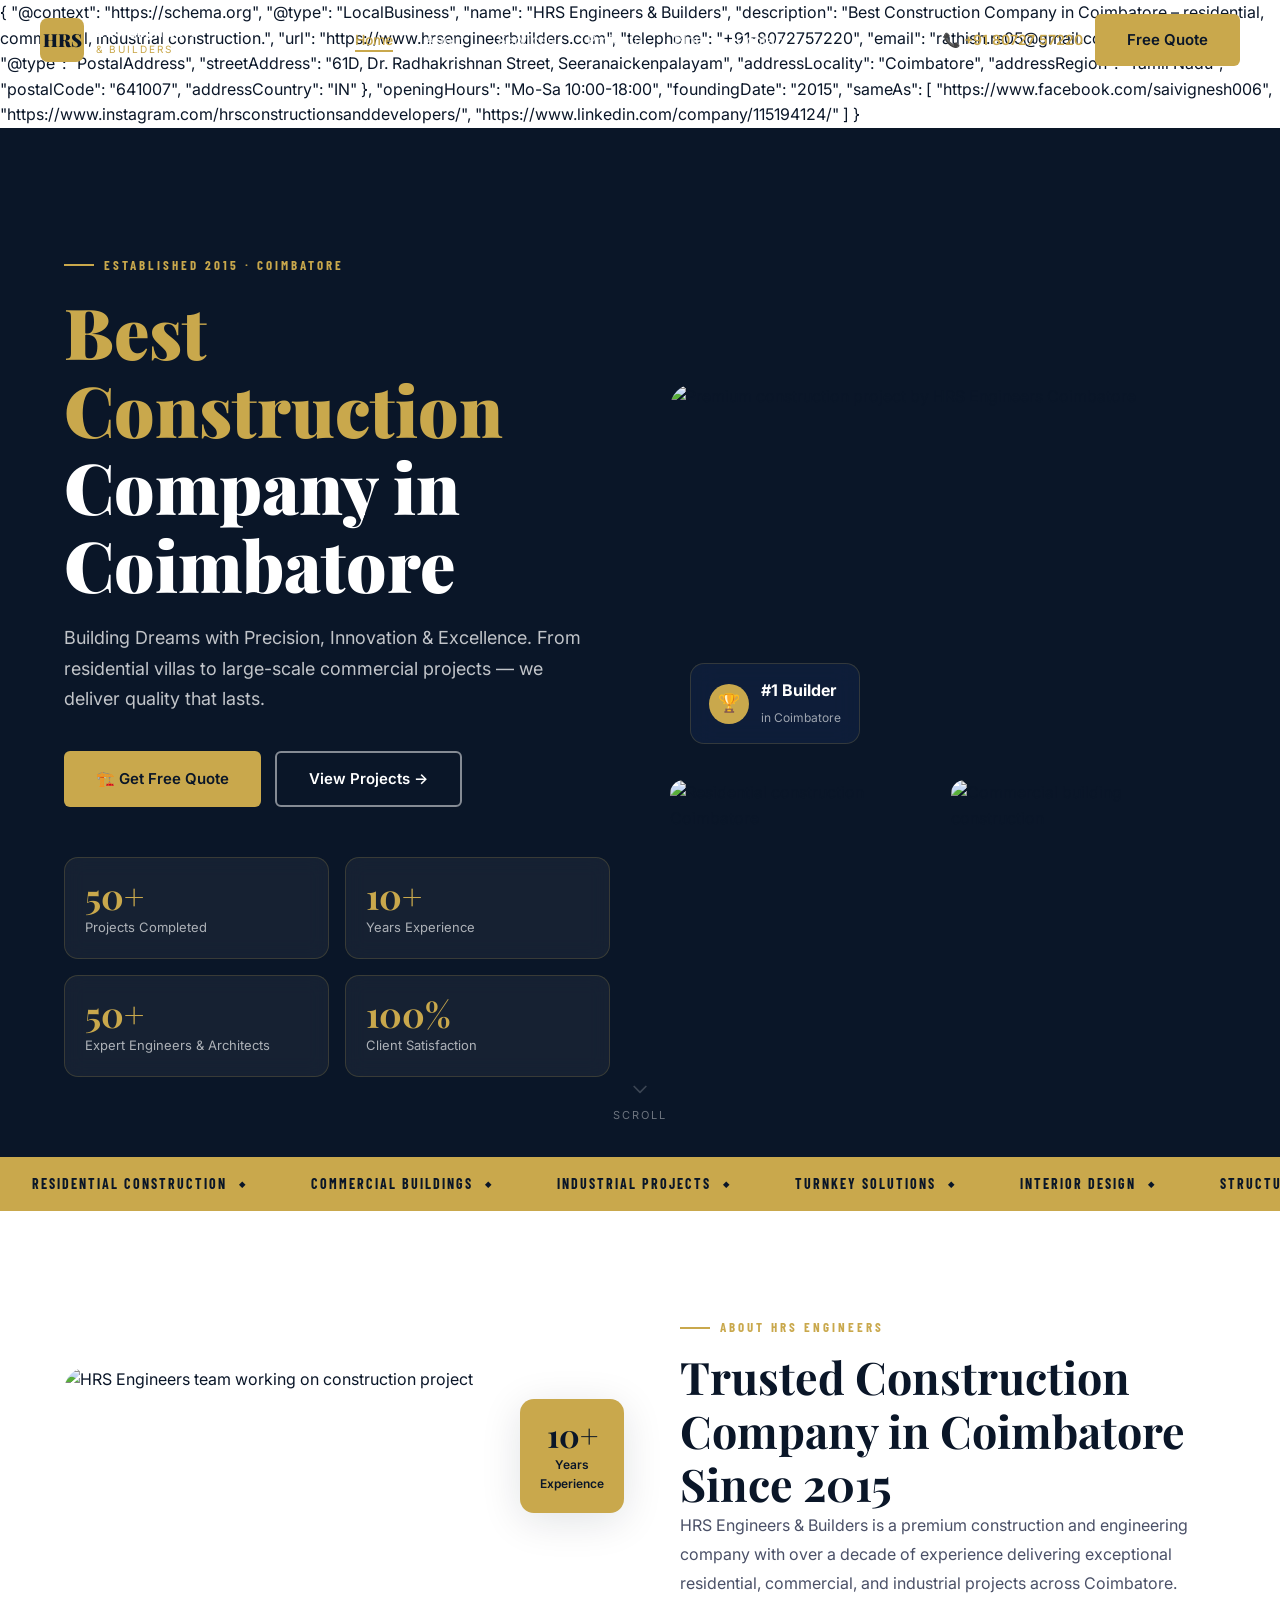
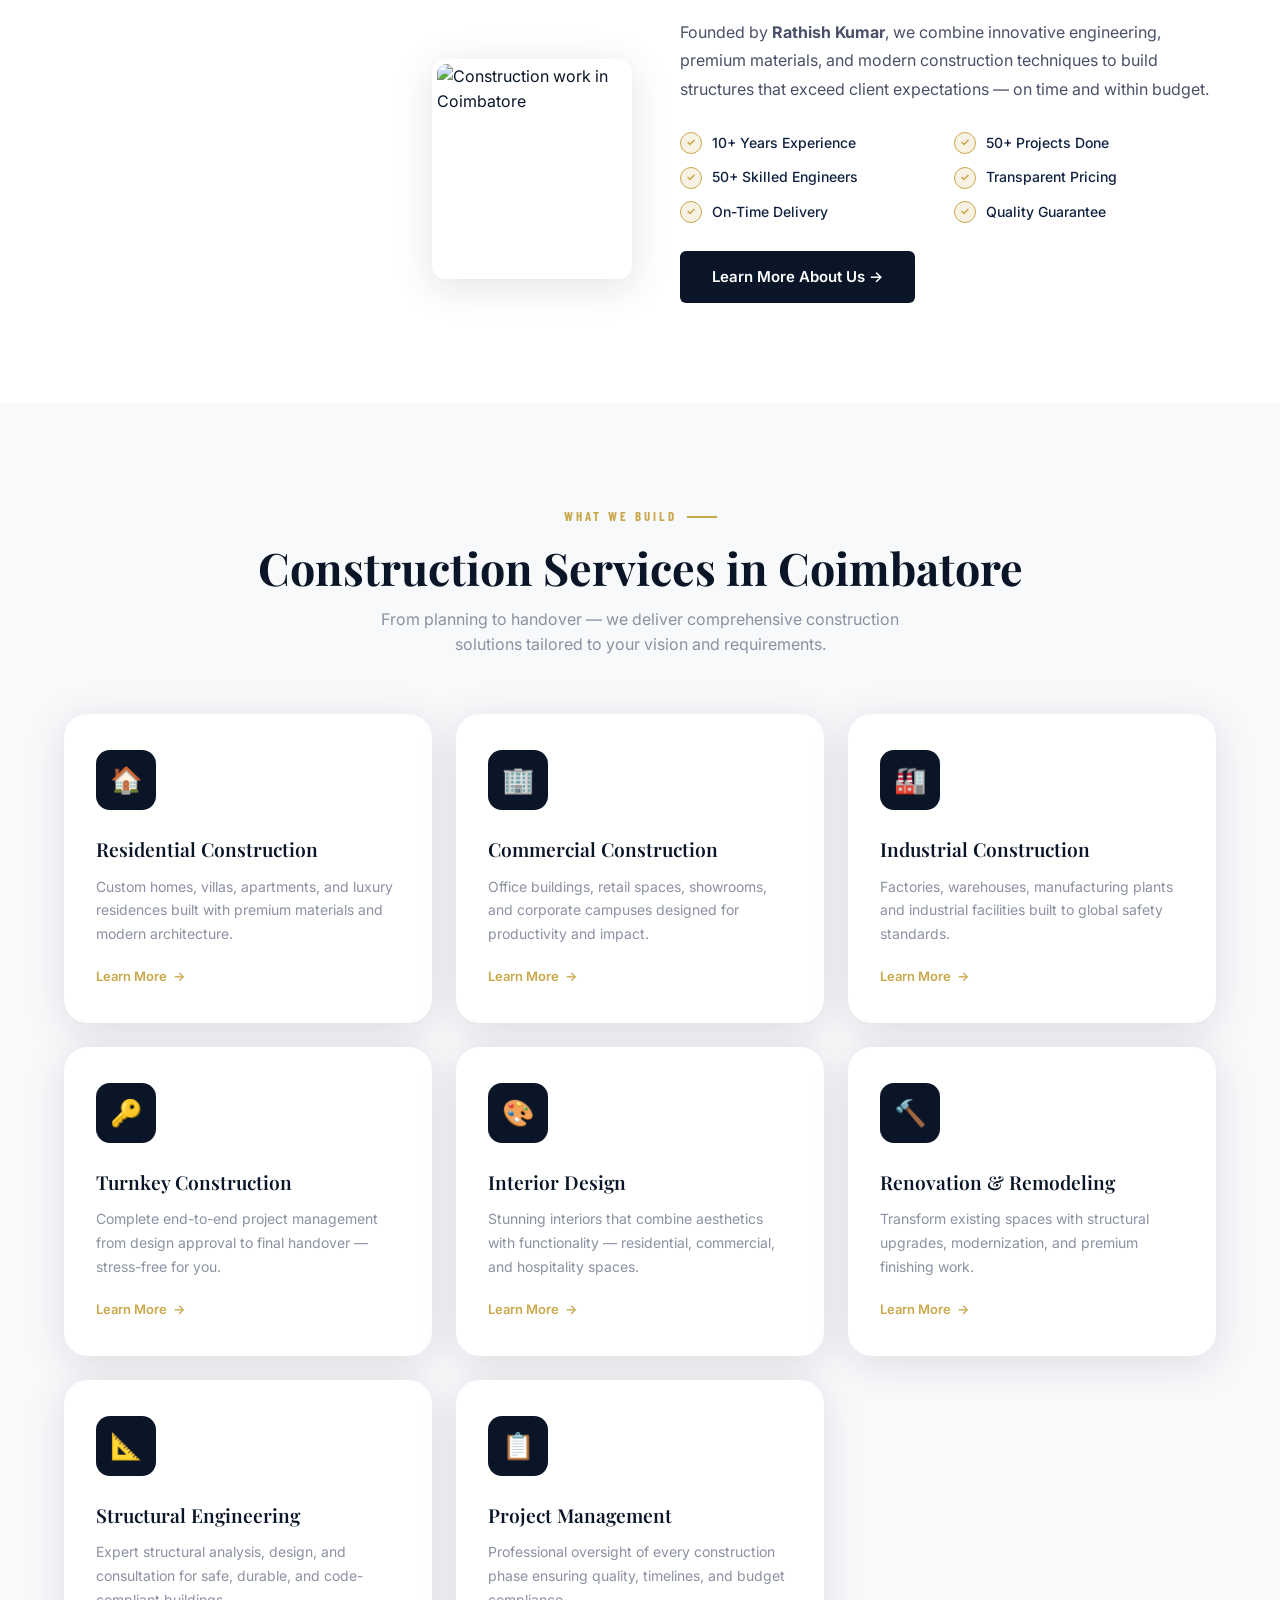
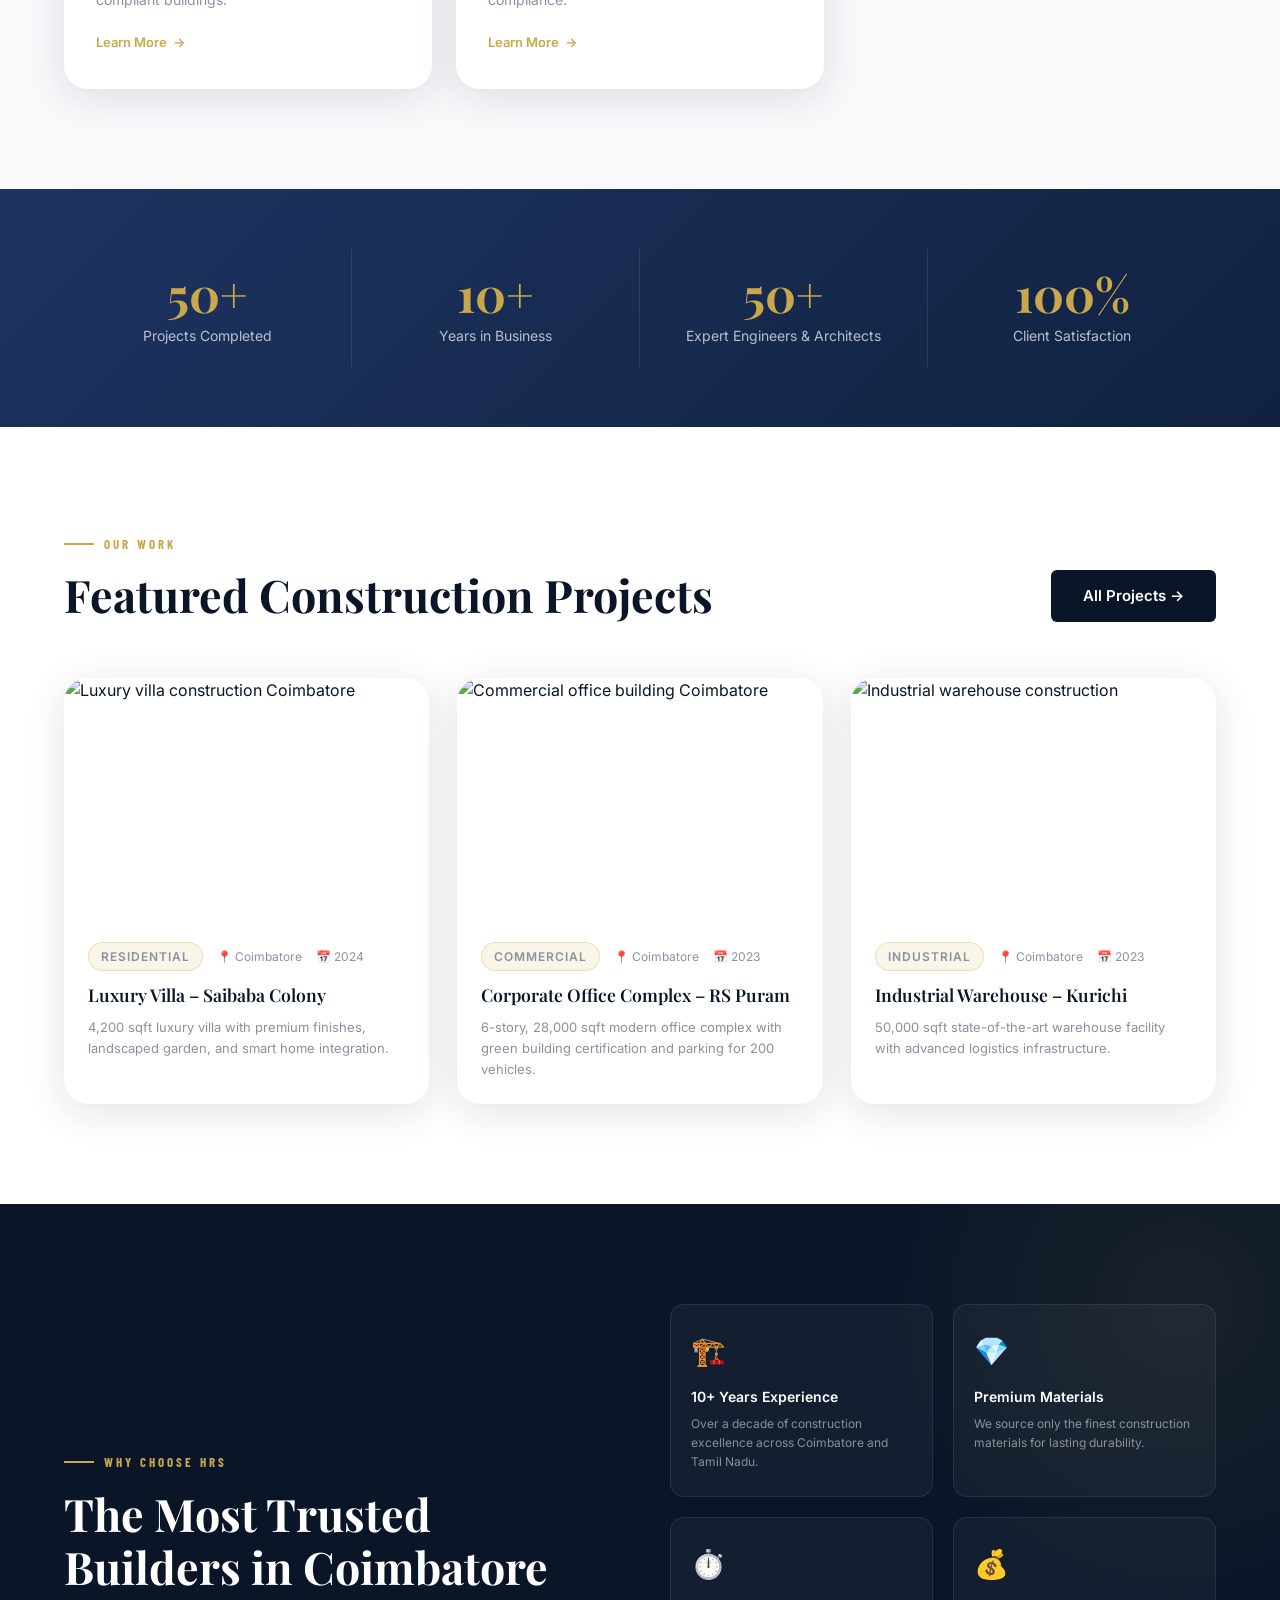
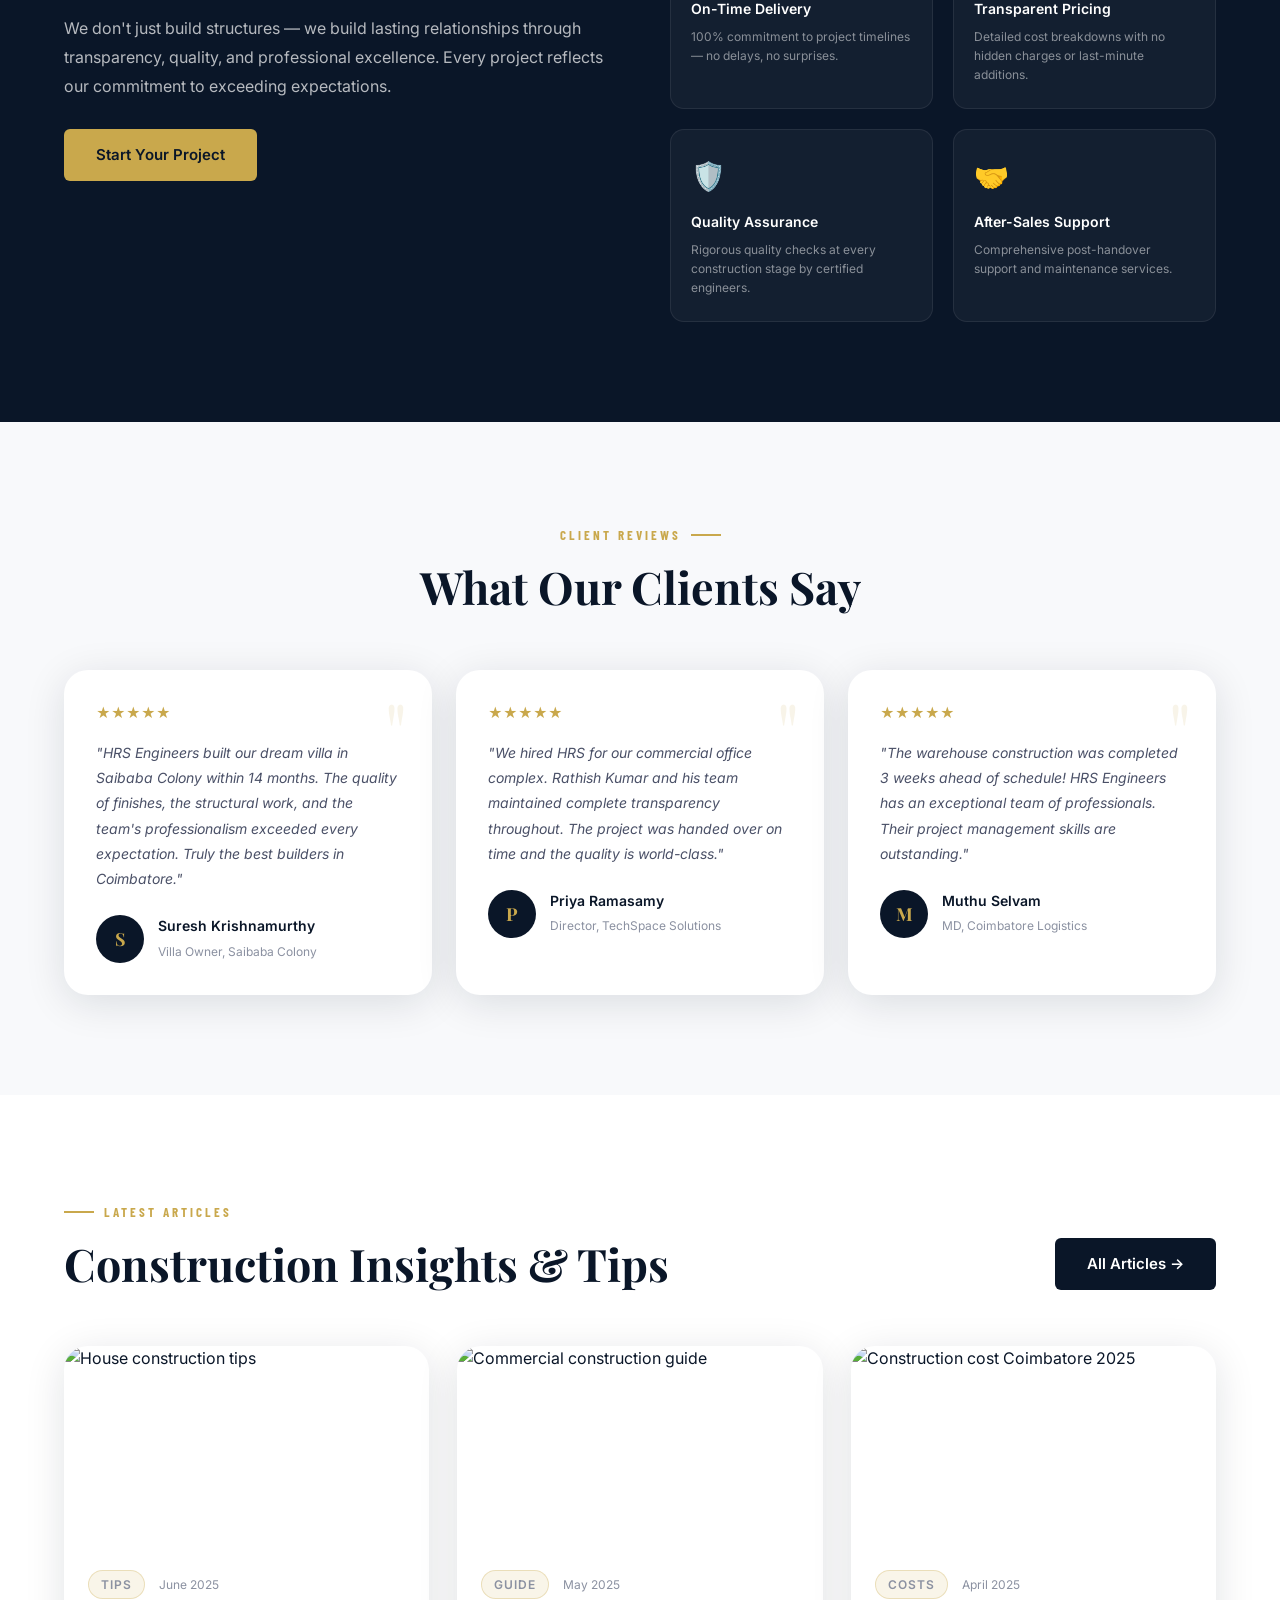
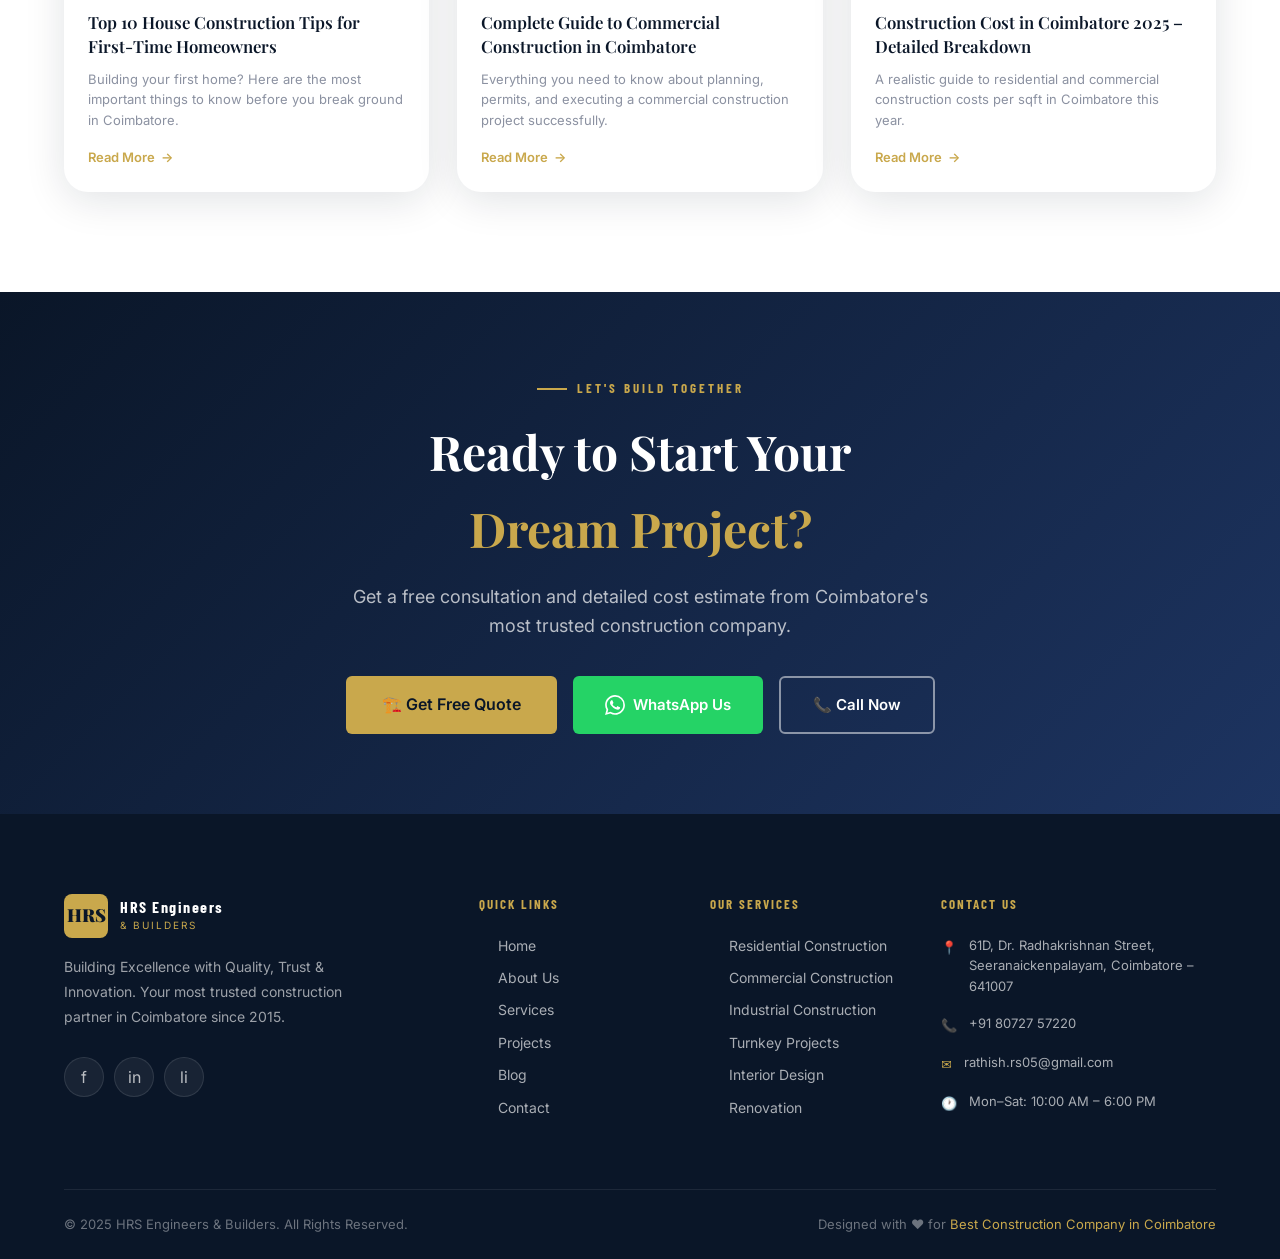
==== index.html @ c45d1695 "Update index.html" ====
<!DOCTYPE html>
<html lang="en">
<head>
  
  <meta charset="UTF-8"/>
  <meta name="viewport" content="width=device-width, initial-scale=1.0"/>
  <title>Best Construction Company in Coimbatore | HRS Engineers & Builders</title>
  <meta name="description" content="HRS Engineers & Builders – Best Construction Company in Coimbatore. 10+ years of residential, commercial & industrial construction excellence. Call +91 8072757220."/>
  <meta name="keywords" content="Best Construction Company in Coimbatore, Builders in Coimbatore, Civil Contractors in Coimbatore, Engineering Company in Coimbatore"/>
  <link rel="canonical" href="https://www.hrsengineerbuilders.com/"/>
  <!-- Open Graph -->
  <meta property="og:title" content="Best Construction Company in Coimbatore | HRS Engineers & Builders"/>
  <meta property="og:description" content="10+ years of delivering exceptional residential, commercial & industrial construction in Coimbatore."/>
  <meta property="og:type" content="website"/>
  <meta property="og:url" content="https://www.hrsengineerbuilders.com/"/>
  <!-- Twitter -->
  <meta name="twitter:card" content="summary_large_image"/>
  <meta name="twitter:title" content="Best Construction Company in Coimbatore | HRS Engineers & Builders"/>
  <link rel="stylesheet" href="css/style.css"/>
  <!-- Local Business Schema -->
  <script type="application/ld+json">
    <script async src="https://www.googletagmanager.com/gtm.js?id=GTM-TP4SGRZL"></script>
<script>
  window.dataLayer = window.dataLayer || [];
  function gtag(){dataLayer.push(arguments);}
  gtag('js', new Date());
</script>
  {
    "@context": "https://schema.org",
    "@type": "LocalBusiness",
    "name": "HRS Engineers & Builders",
    "description": "Best Construction Company in Coimbatore – residential, commercial, industrial construction.",
    "url": "https://www.hrsengineerbuilders.com",
    "telephone": "+91-8072757220",
    "email": "rathish.rs05@gmail.com",
    "address": {
      "@type": "PostalAddress",
      "streetAddress": "61D, Dr. Radhakrishnan Street, Seeranaickenpalayam",
      "addressLocality": "Coimbatore",
      "addressRegion": "Tamil Nadu",
      "postalCode": "641007",
      "addressCountry": "IN"
    },
    "openingHours": "Mo-Sa 10:00-18:00",
    "foundingDate": "2015",
    "sameAs": [
      "https://www.facebook.com/saivignesh006",
      "https://www.instagram.com/hrsconstructionsanddevelopers/",
      "https://www.linkedin.com/company/115194124/"
    ]
  }
  </script>
</head>
<body>

<!-- LOADER -->
<div class="loader">
  <div class="loader-inner">
    <div class="loader-logo">HRS<span>.</span></div>
    <div class="loader-bar"><div class="loader-fill"></div></div>
  </div>
</div>

<!-- NAVIGATION -->
<nav class="nav">
  <div class="nav-inner">
    <a href="index.html" class="nav-logo">
      <div class="logo-mark">HRS</div>
      <div class="logo-text">
        <span class="name">HRS Engineers</span>
        <span class="sub">& Builders</span>
      </div>
    </a>
    <ul class="nav-links">
      <li><a href="index.html" class="active">Home</a></li>
      <li><a href="about.html">About</a></li>
      <li><a href="services.html">Services</a></li>
      <li><a href="projects.html">Projects</a></li>
      <li><a href="blog.html">Blog</a></li>
      <li><a href="contact.html">Contact</a></li>
    </ul>
    <div class="nav-cta">
      <a href="tel:+918072757220" class="nav-phone">📞 +91 80727 57220</a>
      <a href="contact.html" class="btn btn-primary">Free Quote</a>
    </div>
    <button class="hamburger" aria-label="Menu">
      <span></span><span></span><span></span>
    </button>
  </div>
</nav>

<!-- MOBILE MENU -->
<div class="mobile-menu">
  <ul>
    <li><a href="index.html">Home</a></li>
    <li><a href="about.html">About</a></li>
    <li><a href="services.html">Services</a></li>
    <li><a href="projects.html">Projects</a></li>
    <li><a href="blog.html">Blog</a></li>
    <li><a href="contact.html">Contact</a></li>
  </ul>
  <div class="mobile-cta">
    <a href="tel:+918072757220" class="btn btn-outline">📞 Call Now</a>
    <a href="contact.html" class="btn btn-primary">Get Free Quote</a>
  </div>
</div>

<!-- HERO -->
<section class="hero">
  <div class="hero-bg" style="background-image:url('https://images.unsplash.com/photo-1541888946425-d81bb19240f5?w=1800&q=80')"></div>
  <div class="hero-overlay"></div>
  <div class="hero-content">
    <div class="hero-text">
      <div class="eyebrow reveal">Established 2015 · Coimbatore</div>
      <h1 class="hero-h1 reveal delay-1">
        <em>Best Construction</em><br>
        Company in<br>
        Coimbatore
      </h1>
      <p class="hero-sub reveal delay-2">Building Dreams with Precision, Innovation & Excellence. From residential villas to large-scale commercial projects — we deliver quality that lasts.</p>
      <div class="hero-btns reveal delay-3">
        <a href="contact.html" class="btn btn-primary">🏗️ Get Free Quote</a>
        <a href="projects.html" class="btn btn-outline">View Projects →</a>
      </div>
      <div class="hero-stats reveal delay-4">
        <div class="stat-card">
          <div class="stat-num" data-count="50" data-suffix="+">0+</div>
          <div class="stat-label">Projects Completed</div>
        </div>
        <div class="stat-card">
          <div class="stat-num" data-count="10" data-suffix="+">0+</div>
          <div class="stat-label">Years Experience</div>
        </div>
        <div class="stat-card">
          <div class="stat-num" data-count="50" data-suffix="+">0+</div>
          <div class="stat-label">Expert Engineers & Architects</div>
        </div>
        <div class="stat-card">
          <div class="stat-num" data-count="100" data-suffix="%">0%</div>
          <div class="stat-label">Client Satisfaction</div>
        </div>
      </div>
    </div>
    <div class="hero-visual">
      <div class="hero-img-main">
        <img src="https://images.unsplash.com/photo-1486325212027-8081e485255e?w=700&q=80" alt="Premium construction project by HRS Engineers Coimbatore" loading="lazy"/>
        <div class="hero-badge float-anim">
          <div class="badge-icon">🏆</div>
          <div class="badge-text">
            <strong>#1 Builder</strong>
            <span>in Coimbatore</span>
          </div>
        </div>
      </div>
      <div class="hero-imgs-row">
        <div class="hero-img-sm">
          <img src="https://images.unsplash.com/photo-1560518883-ce09059eeffa?w=400&q=80" alt="Residential construction Coimbatore" loading="lazy"/>
        </div>
        <div class="hero-img-sm">
          <img src="https://images.unsplash.com/photo-1504307651254-35680f356dfd?w=400&q=80" alt="Commercial building construction" loading="lazy"/>
        </div>
      </div>
    </div>
  </div>
  <div class="scroll-indicator">
    <svg width="20" height="20" fill="none" viewBox="0 0 24 24" stroke="currentColor"><path stroke-linecap="round" stroke-linejoin="round" stroke-width="2" d="M19 9l-7 7-7-7"/></svg>
    Scroll
  </div>
</section>

<!-- MARQUEE -->
<div class="marquee-strip">
  <div class="marquee-track">
    <span class="marquee-item">Residential Construction</span>
    <span class="marquee-item">Commercial Buildings</span>
    <span class="marquee-item">Industrial Projects</span>
    <span class="marquee-item">Turnkey Solutions</span>
    <span class="marquee-item">Interior Design</span>
    <span class="marquee-item">Structural Engineering</span>
    <span class="marquee-item">Villa Construction</span>
    <span class="marquee-item">Warehouse Building</span>
    <span class="marquee-item">Project Management</span>
    <span class="marquee-item">Renovation & Remodeling</span>
    <!-- duplicate for seamless loop -->
    <span class="marquee-item">Residential Construction</span>
    <span class="marquee-item">Commercial Buildings</span>
    <span class="marquee-item">Industrial Projects</span>
    <span class="marquee-item">Turnkey Solutions</span>
    <span class="marquee-item">Interior Design</span>
    <span class="marquee-item">Structural Engineering</span>
    <span class="marquee-item">Villa Construction</span>
    <span class="marquee-item">Warehouse Building</span>
    <span class="marquee-item">Project Management</span>
    <span class="marquee-item">Renovation & Remodeling</span>
  </div>
</div>

<!-- ABOUT PREVIEW -->
<section class="section-pad">
  <div class="container">
    <div class="about-split">
      <div class="about-imgs reveal-left">
        <div class="about-img-1">
          <img src="https://images.unsplash.com/photo-1503387762-592deb58ef4e?w=700&q=80" alt="HRS Engineers team working on construction project" loading="lazy"/>
        </div>
        <div class="about-img-2">
          <img src="https://images.unsplash.com/photo-1504307651254-35680f356dfd?w=400&q=80" alt="Construction work in Coimbatore" loading="lazy"/>
        </div>
        <div class="about-badge-float float-anim">
          <div class="num">10+</div>
          <div class="lbl">Years<br>Experience</div>
        </div>
      </div>
      <div class="about-text reveal-right">
        <div class="eyebrow">About HRS Engineers</div>
        <h2 class="heading-lg">Trusted Construction Company in Coimbatore Since 2015</h2>
        <p>HRS Engineers & Builders is a premium construction and engineering company with over a decade of experience delivering exceptional residential, commercial, and industrial projects across Coimbatore.</p>
        <p>Founded by <strong>Rathish Kumar</strong>, we combine innovative engineering, premium materials, and modern construction techniques to build structures that exceed client expectations — on time and within budget.</p>
        <div class="about-vals">
          <div class="val-item">10+ Years Experience</div>
          <div class="val-item">50+ Projects Done</div>
          <div class="val-item">50+ Skilled Engineers</div>
          <div class="val-item">Transparent Pricing</div>
          <div class="val-item">On-Time Delivery</div>
          <div class="val-item">Quality Guarantee</div>
        </div>
        <a href="about.html" class="btn btn-dark">Learn More About Us →</a>
      </div>
    </div>
  </div>
</section>

<!-- SERVICES -->
<section class="section-pad services-bg">
  <div class="container">
    <div class="section-header center">
      <div class="eyebrow">What We Build</div>
      <h2 class="heading-lg">Construction Services in Coimbatore</h2>
      <p style="color:var(--gray-500);margin-top:12px;max-width:560px;margin-left:auto;margin-right:auto;">From planning to handover — we deliver comprehensive construction solutions tailored to your vision and requirements.</p>
    </div>
    <div class="services-grid">
      <a href="services.html#residential" class="service-card reveal delay-1">
        <div class="service-icon">🏠</div>
        <h3>Residential Construction</h3>
        <p>Custom homes, villas, apartments, and luxury residences built with premium materials and modern architecture.</p>
        <div class="service-arrow">Learn More <span>→</span></div>
      </a>
      <a href="services.html#commercial" class="service-card reveal delay-2">
        <div class="service-icon">🏢</div>
        <h3>Commercial Construction</h3>
        <p>Office buildings, retail spaces, showrooms, and corporate campuses designed for productivity and impact.</p>
        <div class="service-arrow">Learn More <span>→</span></div>
      </a>
      <a href="services.html#industrial" class="service-card reveal delay-3">
        <div class="service-icon">🏭</div>
        <h3>Industrial Construction</h3>
        <p>Factories, warehouses, manufacturing plants and industrial facilities built to global safety standards.</p>
        <div class="service-arrow">Learn More <span>→</span></div>
      </a>
      <a href="services.html#turnkey" class="service-card reveal delay-1">
        <div class="service-icon">🔑</div>
        <h3>Turnkey Construction</h3>
        <p>Complete end-to-end project management from design approval to final handover — stress-free for you.</p>
        <div class="service-arrow">Learn More <span>→</span></div>
      </a>
      <a href="services.html#interior" class="service-card reveal delay-2">
        <div class="service-icon">🎨</div>
        <h3>Interior Design</h3>
        <p>Stunning interiors that combine aesthetics with functionality — residential, commercial, and hospitality spaces.</p>
        <div class="service-arrow">Learn More <span>→</span></div>
      </a>
      <a href="services.html#renovation" class="service-card reveal delay-3">
        <div class="service-icon">🔨</div>
        <h3>Renovation & Remodeling</h3>
        <p>Transform existing spaces with structural upgrades, modernization, and premium finishing work.</p>
        <div class="service-arrow">Learn More <span>→</span></div>
      </a>
      <a href="services.html#structural" class="service-card reveal delay-1">
        <div class="service-icon">📐</div>
        <h3>Structural Engineering</h3>
        <p>Expert structural analysis, design, and consultation for safe, durable, and code-compliant buildings.</p>
        <div class="service-arrow">Learn More <span>→</span></div>
      </a>
      <a href="services.html#management" class="service-card reveal delay-2">
        <div class="service-icon">📋</div>
        <h3>Project Management</h3>
        <p>Professional oversight of every construction phase ensuring quality, timelines, and budget compliance.</p>
        <div class="service-arrow">Learn More <span>→</span></div>
      </a>
    </div>
  </div>
</section>

<!-- STATS BAND -->
<div class="stats-band">
  <div class="container">
    <div class="stats-row">
      <div class="stat">
        <div class="stat-num" data-count="50" data-suffix="+">50+</div>
        <div class="stat-label">Projects Completed</div>
      </div>
      <div class="stat">
        <div class="stat-num" data-count="10" data-suffix="+">10+</div>
        <div class="stat-label">Years in Business</div>
      </div>
      <div class="stat">
        <div class="stat-num" data-count="50" data-suffix="+">50+</div>
        <div class="stat-label">Expert Engineers & Architects</div>
      </div>
      <div class="stat">
        <div class="stat-num" data-count="100" data-suffix="%">100%</div>
        <div class="stat-label">Client Satisfaction</div>
      </div>
    </div>
  </div>
</div>

<!-- FEATURED PROJECTS -->
<section class="section-pad">
  <div class="container">
    <div class="section-header" style="display:flex;align-items:flex-end;justify-content:space-between;flex-wrap:wrap;gap:20px;">
      <div>
        <div class="eyebrow">Our Work</div>
        <h2 class="heading-lg">Featured Construction Projects</h2>
      </div>
      <a href="projects.html" class="btn btn-dark">All Projects →</a>
    </div>
    <div class="projects-grid" style="grid-template-columns:repeat(auto-fill,minmax(320px,1fr))">
      <div class="project-card reveal delay-1" data-cat="residential">
        <div class="project-img">
          <img src="https://images.unsplash.com/photo-1613490493576-7fde63acd811?w=600&q=80" alt="Luxury villa construction Coimbatore" loading="lazy"/>
          <div class="project-overlay">
            <a href="projects.html" class="btn btn-primary">View Project</a>
          </div>
        </div>
        <div class="project-body">
          <div class="project-meta">
            <span class="tag">Residential</span>
            <span>📍 Coimbatore</span>
            <span>📅 2024</span>
          </div>
          <h3>Luxury Villa – Saibaba Colony</h3>
          <p>4,200 sqft luxury villa with premium finishes, landscaped garden, and smart home integration.</p>
        </div>
      </div>
      <div class="project-card reveal delay-2" data-cat="commercial">
        <div class="project-img">
          <img src="https://images.unsplash.com/photo-1486406146926-c627a92ad1ab?w=600&q=80" alt="Commercial office building Coimbatore" loading="lazy"/>
          <div class="project-overlay">
            <a href="projects.html" class="btn btn-primary">View Project</a>
          </div>
        </div>
        <div class="project-body">
          <div class="project-meta">
            <span class="tag">Commercial</span>
            <span>📍 Coimbatore</span>
            <span>📅 2023</span>
          </div>
          <h3>Corporate Office Complex – RS Puram</h3>
          <p>6-story, 28,000 sqft modern office complex with green building certification and parking for 200 vehicles.</p>
        </div>
      </div>
      <div class="project-card reveal delay-3" data-cat="industrial">
        <div class="project-img">
          <img src="https://images.unsplash.com/photo-1565008447742-97f6f38c985c?w=600&q=80" alt="Industrial warehouse construction" loading="lazy"/>
          <div class="project-overlay">
            <a href="projects.html" class="btn btn-primary">View Project</a>
          </div>
        </div>
        <div class="project-body">
          <div class="project-meta">
            <span class="tag">Industrial</span>
            <span>📍 Coimbatore</span>
            <span>📅 2023</span>
          </div>
          <h3>Industrial Warehouse – Kurichi</h3>
          <p>50,000 sqft state-of-the-art warehouse facility with advanced logistics infrastructure.</p>
        </div>
      </div>
    </div>
  </div>
</section>

<!-- WHY CHOOSE US -->
<section class="section-pad why-bg">
  <div class="container">
    <div class="why-grid">
      <div class="why-text reveal-left">
        <div class="eyebrow">Why Choose HRS</div>
        <h2 class="heading-lg text-white">The Most Trusted Builders in Coimbatore</h2>
        <p>We don't just build structures — we build lasting relationships through transparency, quality, and professional excellence. Every project reflects our commitment to exceeding expectations.</p>
        <a href="contact.html" class="btn btn-primary" style="margin-top:8px;">Start Your Project</a>
      </div>
      <div class="why-features reveal-right">
        <div class="why-item delay-1">
          <div class="why-icon">🏗️</div>
          <h4>10+ Years Experience</h4>
          <p>Over a decade of construction excellence across Coimbatore and Tamil Nadu.</p>
        </div>
        <div class="why-item delay-2">
          <div class="why-icon">💎</div>
          <h4>Premium Materials</h4>
          <p>We source only the finest construction materials for lasting durability.</p>
        </div>
        <div class="why-item delay-3">
          <div class="why-icon">⏱️</div>
          <h4>On-Time Delivery</h4>
          <p>100% commitment to project timelines — no delays, no surprises.</p>
        </div>
        <div class="why-item delay-4">
          <div class="why-icon">💰</div>
          <h4>Transparent Pricing</h4>
          <p>Detailed cost breakdowns with no hidden charges or last-minute additions.</p>
        </div>
        <div class="why-item delay-5">
          <div class="why-icon">🛡️</div>
          <h4>Quality Assurance</h4>
          <p>Rigorous quality checks at every construction stage by certified engineers.</p>
        </div>
        <div class="why-item delay-6">
          <div class="why-icon">🤝</div>
          <h4>After-Sales Support</h4>
          <p>Comprehensive post-handover support and maintenance services.</p>
        </div>
      </div>
    </div>
  </div>
</section>

<!-- TESTIMONIALS -->
<section class="section-pad testimonials-bg">
  <div class="container">
    <div class="section-header center">
      <div class="eyebrow">Client Reviews</div>
      <h2 class="heading-lg">What Our Clients Say</h2>
    </div>
    <div class="testimonials-grid">
      <div class="testi-card reveal delay-1">
        <div class="testi-stars">★★★★★</div>
        <p>"HRS Engineers built our dream villa in Saibaba Colony within 14 months. The quality of finishes, the structural work, and the team's professionalism exceeded every expectation. Truly the best builders in Coimbatore."</p>
        <div class="testi-author">
          <div class="testi-avatar">S</div>
          <div class="testi-info">
            <strong>Suresh Krishnamurthy</strong>
            <span>Villa Owner, Saibaba Colony</span>
          </div>
        </div>
      </div>
      <div class="testi-card reveal delay-2">
        <div class="testi-stars">★★★★★</div>
        <p>"We hired HRS for our commercial office complex. Rathish Kumar and his team maintained complete transparency throughout. The project was handed over on time and the quality is world-class."</p>
        <div class="testi-author">
          <div class="testi-avatar">P</div>
          <div class="testi-info">
            <strong>Priya Ramasamy</strong>
            <span>Director, TechSpace Solutions</span>
          </div>
        </div>
      </div>
      <div class="testi-card reveal delay-3">
        <div class="testi-stars">★★★★★</div>
        <p>"The warehouse construction was completed 3 weeks ahead of schedule! HRS Engineers has an exceptional team of professionals. Their project management skills are outstanding."</p>
        <div class="testi-author">
          <div class="testi-avatar">M</div>
          <div class="testi-info">
            <strong>Muthu Selvam</strong>
            <span>MD, Coimbatore Logistics</span>
          </div>
        </div>
      </div>
    </div>
  </div>
</section>

<!-- BLOG PREVIEW -->
<section class="section-pad">
  <div class="container">
    <div class="section-header" style="display:flex;align-items:flex-end;justify-content:space-between;flex-wrap:wrap;gap:20px;">
      <div>
        <div class="eyebrow">Latest Articles</div>
        <h2 class="heading-lg">Construction Insights & Tips</h2>
      </div>
      <a href="blog.html" class="btn btn-dark">All Articles →</a>
    </div>
    <div class="blog-grid">
      <a href="blog.html" class="blog-card reveal delay-1">
        <div class="blog-img">
          <img src="https://images.unsplash.com/photo-1503387762-592deb58ef4e?w=500&q=80" alt="House construction tips" loading="lazy"/>
        </div>
        <div class="blog-body">
          <div class="blog-meta">
            <span class="tag">Tips</span>
            <span>June 2025</span>
          </div>
          <h3>Top 10 House Construction Tips for First-Time Homeowners</h3>
          <p>Building your first home? Here are the most important things to know before you break ground in Coimbatore.</p>
          <div class="blog-readmore">Read More <span>→</span></div>
        </div>
      </a>
      <a href="blog.html" class="blog-card reveal delay-2">
        <div class="blog-img">
          <img src="https://images.unsplash.com/photo-1486406146926-c627a92ad1ab?w=500&q=80" alt="Commercial construction guide" loading="lazy"/>
        </div>
        <div class="blog-body">
          <div class="blog-meta">
            <span class="tag">Guide</span>
            <span>May 2025</span>
          </div>
          <h3>Complete Guide to Commercial Construction in Coimbatore</h3>
          <p>Everything you need to know about planning, permits, and executing a commercial construction project successfully.</p>
          <div class="blog-readmore">Read More <span>→</span></div>
        </div>
      </a>
      <a href="blog.html" class="blog-card reveal delay-3">
        <div class="blog-img">
          <img src="https://images.unsplash.com/photo-1560518883-ce09059eeffa?w=500&q=80" alt="Construction cost Coimbatore 2025" loading="lazy"/>
        </div>
        <div class="blog-body">
          <div class="blog-meta">
            <span class="tag">Costs</span>
            <span>April 2025</span>
          </div>
          <h3>Construction Cost in Coimbatore 2025 – Detailed Breakdown</h3>
          <p>A realistic guide to residential and commercial construction costs per sqft in Coimbatore this year.</p>
          <div class="blog-readmore">Read More <span>→</span></div>
        </div>
      </a>
    </div>
  </div>
</section>

<!-- CTA BANNER -->
<section class="cta-banner">
  <div class="container">
    <div class="eyebrow" style="justify-content:center;color:var(--gold)">Let's Build Together</div>
    <h2>Ready to Start Your<br><em style="font-style:normal;color:var(--gold)">Dream Project?</em></h2>
    <p>Get a free consultation and detailed cost estimate from Coimbatore's most trusted construction company.</p>
    <div class="cta-btns">
      <a href="contact.html" class="btn btn-primary" style="font-size:16px;padding:16px 36px;">🏗️ Get Free Quote</a>
      <a href="https://wa.me/918072757220" class="whatsapp-btn" target="_blank" rel="noopener">
        <svg width="20" height="20" viewBox="0 0 24 24" fill="currentColor"><path d="M17.472 14.382c-.297-.149-1.758-.867-2.03-.967-.273-.099-.471-.148-.67.15-.197.297-.767.966-.94 1.164-.173.199-.347.223-.644.075-.297-.15-1.255-.463-2.39-1.475-.883-.788-1.48-1.761-1.653-2.059-.173-.297-.018-.458.13-.606.134-.133.298-.347.446-.52.149-.174.198-.298.298-.497.099-.198.05-.371-.025-.52-.075-.149-.669-1.612-.916-2.207-.242-.579-.487-.5-.669-.51-.173-.008-.371-.01-.57-.01-.198 0-.52.074-.792.372-.272.297-1.04 1.016-1.04 2.479 0 1.462 1.065 2.875 1.213 3.074.149.198 2.096 3.2 5.077 4.487.709.306 1.262.489 1.694.625.712.227 1.36.195 1.871.118.571-.085 1.758-.719 2.006-1.413.248-.694.248-1.289.173-1.413-.074-.124-.272-.198-.57-.347m-5.421 7.403h-.004a9.87 9.87 0 01-5.031-1.378l-.361-.214-3.741.982.998-3.648-.235-.374a9.86 9.86 0 01-1.51-5.26c.001-5.45 4.436-9.884 9.888-9.884 2.64 0 5.122 1.03 6.988 2.898a9.825 9.825 0 012.893 6.994c-.003 5.45-4.437 9.884-9.885 9.884m8.413-18.297A11.815 11.815 0 0012.05 0C5.495 0 .16 5.335.157 11.892c0 2.096.547 4.142 1.588 5.945L.057 24l6.305-1.654a11.882 11.882 0 005.683 1.448h.005c6.554 0 11.89-5.335 11.893-11.893a11.821 11.821 0 00-3.48-8.413z"/></svg>
        WhatsApp Us
      </a>
      <a href="tel:+918072757220" class="btn btn-outline">📞 Call Now</a>
    </div>
  </div>
</section>

<!-- FOOTER -->
<footer class="footer">
  <div class="container">
    <div class="footer-grid">
      <div class="footer-brand">
        <a href="index.html" class="nav-logo" style="display:inline-flex">
          <div class="logo-mark">HRS</div>
          <div class="logo-text">
            <span class="name">HRS Engineers</span>
            <span class="sub">& Builders</span>
          </div>
        </a>
        <p>Building Excellence with Quality, Trust & Innovation. Your most trusted construction partner in Coimbatore since 2015.</p>
        <div class="social-links">
          <a href="https://www.facebook.com/saivignesh006" class="social-link" target="_blank" rel="noopener" aria-label="Facebook">f</a>
          <a href="https://www.instagram.com/hrsconstructionsanddevelopers/" class="social-link" target="_blank" rel="noopener" aria-label="Instagram">in</a>
          <a href="https://www.linkedin.com/company/115194124/" class="social-link" target="_blank" rel="noopener" aria-label="LinkedIn">li</a>
        </div>
      </div>
      <div class="footer-col">
        <h4>Quick Links</h4>
        <ul class="footer-links">
          <li><a href="index.html">Home</a></li>
          <li><a href="about.html">About Us</a></li>
          <li><a href="services.html">Services</a></li>
          <li><a href="projects.html">Projects</a></li>
          <li><a href="blog.html">Blog</a></li>
          <li><a href="contact.html">Contact</a></li>
        </ul>
      </div>
      <div class="footer-col">
        <h4>Our Services</h4>
        <ul class="footer-links">
          <li><a href="services.html#residential">Residential Construction</a></li>
          <li><a href="services.html#commercial">Commercial Construction</a></li>
          <li><a href="services.html#industrial">Industrial Construction</a></li>
          <li><a href="services.html#turnkey">Turnkey Projects</a></li>
          <li><a href="services.html#interior">Interior Design</a></li>
          <li><a href="services.html#renovation">Renovation</a></li>
        </ul>
      </div>
      <div class="footer-col">
        <h4>Contact Us</h4>
        <div class="footer-contact-item">
          <span class="icon">📍</span>
          <span>61D, Dr. Radhakrishnan Street, Seeranaickenpalayam, Coimbatore – 641007</span>
        </div>
        <div class="footer-contact-item">
          <span class="icon">📞</span>
          <a href="tel:+918072757220" style="color:rgba(255,255,255,0.65);text-decoration:none;">+91 80727 57220</a>
        </div>
        <div class="footer-contact-item">
          <span class="icon">✉️</span>
          <a href="mailto:rathish.rs05@gmail.com" style="color:rgba(255,255,255,0.65);text-decoration:none;">rathish.rs05@gmail.com</a>
        </div>
        <div class="footer-contact-item">
          <span class="icon">🕐</span>
          <span>Mon–Sat: 10:00 AM – 6:00 PM</span>
        </div>
      </div>
    </div>
    <div class="footer-bottom">
      <p>© 2025 HRS Engineers & Builders. All Rights Reserved.</p>
      <p>Designed with ❤️ for <a href="index.html">Best Construction Company in Coimbatore</a></p>
    </div>
  </div>
</footer>

<script src="js/main.js"></script>
</body>
</html>
---- css/style.css ----
/* ============================================
   HRS Engineers & Builders - Design System
   Dark Blue, White, Light Gray + Gold Accents
   ============================================ */

@import url('https://fonts.googleapis.com/css2?family=Playfair+Display:wght@400;600;700;900&family=Inter:wght@300;400;500;600;700&family=Barlow+Condensed:wght@400;600;700&display=swap');

:root {
  --navy:       #0A1628;
  --navy-mid:   #112240;
  --navy-light: #1D3461;
  --gold:       #C9A84C;
  --gold-light: #E8C97A;
  --white:      #FFFFFF;
  --gray-50:    #F8F9FB;
  --gray-100:   #EEF0F4;
  --gray-300:   #C5C9D4;
  --gray-500:   #8B91A1;
  --gray-700:   #4A5067;

  --font-display: 'Playfair Display', Georgia, serif;
  --font-body:    'Inter', system-ui, sans-serif;
  --font-accent:  'Barlow Condensed', sans-serif;

  --radius-sm:  6px;
  --radius-md:  14px;
  --radius-lg:  24px;
  --radius-xl:  40px;

  --shadow-card: 0 8px 40px rgba(10,22,40,0.12);
  --shadow-hover: 0 20px 60px rgba(10,22,40,0.22);
  --glass-bg:   rgba(17,34,64,0.7);
  --glass-border: rgba(201,168,76,0.2);

  --transition: 0.35s cubic-bezier(0.25,0.46,0.45,0.94);
}

*, *::before, *::after { box-sizing: border-box; margin: 0; padding: 0; }

html { scroll-behavior: smooth; font-size: 16px; }

body {
  font-family: var(--font-body);
  background: var(--white);
  color: var(--navy);
  overflow-x: hidden;
  line-height: 1.6;
}

/* ── SCROLLBAR ── */
::-webkit-scrollbar { width: 6px; }
::-webkit-scrollbar-track { background: var(--navy); }
::-webkit-scrollbar-thumb { background: var(--gold); border-radius: 3px; }

/* ── UTILITY ── */
.container { max-width: 1200px; margin: 0 auto; padding: 0 24px; }
.section-pad { padding: 100px 0; }
.section-pad-sm { padding: 60px 0; }

.eyebrow {
  font-family: var(--font-accent);
  font-size: 13px;
  font-weight: 700;
  letter-spacing: 3px;
  text-transform: uppercase;
  color: var(--gold);
  display: inline-flex;
  align-items: center;
  gap: 10px;
  margin-bottom: 14px;
}
.eyebrow::before {
  content: '';
  display: block;
  width: 30px; height: 2px;
  background: var(--gold);
  flex-shrink: 0;
}

.heading-xl {
  font-family: var(--font-display);
  font-size: clamp(2.4rem, 5vw, 3.8rem);
  font-weight: 700;
  line-height: 1.15;
  color: var(--navy);
}
.heading-lg {
  font-family: var(--font-display);
  font-size: clamp(1.9rem, 3.5vw, 2.8rem);
  font-weight: 700;
  line-height: 1.2;
  color: var(--navy);
}
.heading-md {
  font-family: var(--font-display);
  font-size: clamp(1.4rem, 2.5vw, 1.9rem);
  font-weight: 600;
  line-height: 1.3;
  color: var(--navy);
}

.text-gold { color: var(--gold); }
.text-white { color: var(--white); }
.text-gray { color: var(--gray-500); }

.btn {
  display: inline-flex;
  align-items: center;
  gap: 8px;
  padding: 14px 32px;
  border-radius: var(--radius-sm);
  font-family: var(--font-body);
  font-size: 15px;
  font-weight: 600;
  cursor: pointer;
  border: none;
  text-decoration: none;
  transition: all var(--transition);
  white-space: nowrap;
}
.btn-primary {
  background: var(--gold);
  color: var(--navy);
}
.btn-primary:hover {
  background: var(--gold-light);
  transform: translateY(-2px);
  box-shadow: 0 10px 30px rgba(201,168,76,0.35);
}
.btn-outline {
  background: transparent;
  color: var(--white);
  border: 2px solid rgba(255,255,255,0.5);
}
.btn-outline:hover {
  border-color: var(--gold);
  color: var(--gold);
  transform: translateY(-2px);
}
.btn-dark {
  background: var(--navy);
  color: var(--white);
}
.btn-dark:hover {
  background: var(--navy-light);
  transform: translateY(-2px);
  box-shadow: 0 10px 30px rgba(10,22,40,0.3);
}

.tag {
  display: inline-block;
  padding: 4px 12px;
  background: rgba(201,168,76,0.12);
  border: 1px solid rgba(201,168,76,0.3);
  color: var(--gold);
  border-radius: 100px;
  font-size: 12px;
  font-weight: 600;
  letter-spacing: 1px;
  text-transform: uppercase;
}

/* ── NAVIGATION ── */
.nav {
  position: fixed;
  top: 0; left: 0; right: 0;
  z-index: 1000;
  padding: 0 24px;
  transition: all 0.4s ease;
}
.nav.scrolled {
  background: rgba(10,22,40,0.96);
  backdrop-filter: blur(20px);
  -webkit-backdrop-filter: blur(20px);
  box-shadow: 0 4px 30px rgba(0,0,0,0.3);
  padding: 0 24px;
}
.nav-inner {
  max-width: 1200px;
  margin: 0 auto;
  display: flex;
  align-items: center;
  justify-content: space-between;
  height: 80px;
}
.nav-logo {
  display: flex;
  align-items: center;
  gap: 12px;
  text-decoration: none;
}
.logo-mark {
  width: 44px; height: 44px;
  background: var(--gold);
  border-radius: 8px;
  display: flex;
  align-items: center;
  justify-content: center;
  font-family: var(--font-display);
  font-weight: 900;
  font-size: 18px;
  color: var(--navy);
  flex-shrink: 0;
}
.logo-text { color: var(--white); }
.logo-text .name {
  display: block;
  font-family: var(--font-accent);
  font-size: 16px;
  font-weight: 700;
  letter-spacing: 1.5px;
  line-height: 1;
}
.logo-text .sub {
  display: block;
  font-size: 10px;
  color: var(--gold);
  letter-spacing: 2px;
  text-transform: uppercase;
  margin-top: 2px;
}
.nav-links {
  display: flex;
  list-style: none;
  gap: 4px;
}
.nav-links a {
  color: rgba(255,255,255,0.85);
  text-decoration: none;
  font-size: 14px;
  font-weight: 500;
  padding: 8px 14px;
  border-radius: var(--radius-sm);
  transition: all var(--transition);
  position: relative;
}
.nav-links a::after {
  content: '';
  position: absolute;
  bottom: 4px; left: 14px; right: 14px;
  height: 2px;
  background: var(--gold);
  transform: scaleX(0);
  transition: transform var(--transition);
}
.nav-links a:hover { color: var(--white); }
.nav-links a:hover::after,
.nav-links a.active::after { transform: scaleX(1); }
.nav-links a.active { color: var(--gold); }
.nav-cta { display: flex; align-items: center; gap: 12px; }
.nav-phone {
  color: var(--gold);
  text-decoration: none;
  font-size: 14px;
  font-weight: 600;
  display: flex;
  align-items: center;
  gap: 6px;
  transition: color var(--transition);
}
.nav-phone:hover { color: var(--gold-light); }

.hamburger {
  display: none;
  flex-direction: column;
  gap: 5px;
  cursor: pointer;
  padding: 4px;
  background: none;
  border: none;
}
.hamburger span {
  display: block;
  width: 24px; height: 2px;
  background: var(--white);
  transition: all var(--transition);
  border-radius: 2px;
}
.hamburger.open span:nth-child(1) { transform: rotate(45deg) translate(5px, 5px); }
.hamburger.open span:nth-child(2) { opacity: 0; }
.hamburger.open span:nth-child(3) { transform: rotate(-45deg) translate(5px, -5px); }

.mobile-menu {
  display: none;
  position: fixed;
  top: 80px; left: 0; right: 0;
  background: rgba(10,22,40,0.98);
  backdrop-filter: blur(20px);
  padding: 24px;
  z-index: 999;
  border-top: 1px solid rgba(201,168,76,0.2);
}
.mobile-menu.open { display: block; }
.mobile-menu ul { list-style: none; }
.mobile-menu ul li a {
  display: block;
  color: var(--white);
  text-decoration: none;
  font-size: 18px;
  padding: 14px 0;
  border-bottom: 1px solid rgba(255,255,255,0.07);
  font-weight: 500;
  transition: color var(--transition);
}
.mobile-menu ul li a:hover { color: var(--gold); }
.mobile-menu .mobile-cta { margin-top: 20px; display: flex; flex-direction: column; gap: 10px; }

/* ── HERO ── */
.hero {
  position: relative;
  min-height: 100vh;
  display: flex;
  align-items: center;
  overflow: hidden;
  background: var(--navy);
}
.hero-bg {
  position: absolute;
  inset: 0;
  background-image: url('https://images.unsplash.com/photo-1541888946425-d81bb19240f5?w=1800&q=85');
  background-size: cover;
  background-position: center;
  background-attachment: fixed;
  opacity: 0.25;
  transform: scale(1.05);
  transition: transform 0.1s linear;
}
.hero-overlay {
  position: absolute;
  inset: 0;
  background: linear-gradient(
    135deg,
    rgba(10,22,40,0.97) 0%,
    rgba(10,22,40,0.8) 50%,
    rgba(10,22,40,0.6) 100%
  );
}
.hero-content {
  position: relative;
  z-index: 2;
  max-width: 1200px;
  margin: 0 auto;
  padding: 120px 24px 80px;
  display: grid;
  grid-template-columns: 1fr 1fr;
  gap: 60px;
  align-items: center;
  width: 100%;
}
.hero-text .eyebrow { margin-bottom: 18px; }
.hero-h1 {
  font-family: var(--font-display);
  font-size: clamp(2.8rem, 5.5vw, 4.5rem);
  font-weight: 900;
  line-height: 1.1;
  color: var(--white);
  margin-bottom: 20px;
}
.hero-h1 em {
  font-style: normal;
  color: var(--gold);
}
.hero-sub {
  font-size: 18px;
  color: rgba(255,255,255,0.75);
  line-height: 1.7;
  margin-bottom: 36px;
  max-width: 520px;
}
.hero-btns { display: flex; gap: 14px; flex-wrap: wrap; margin-bottom: 50px; }

.hero-stats {
  display: grid;
  grid-template-columns: repeat(2, 1fr);
  gap: 16px;
}
.stat-card {
  background: rgba(255,255,255,0.05);
  border: 1px solid rgba(201,168,76,0.2);
  border-radius: var(--radius-md);
  padding: 20px;
  backdrop-filter: blur(10px);
  transition: all var(--transition);
}
.stat-card:hover {
  background: rgba(201,168,76,0.1);
  border-color: var(--gold);
  transform: translateY(-3px);
}
.stat-num {
  font-family: var(--font-display);
  font-size: 2.2rem;
  font-weight: 700;
  color: var(--gold);
  line-height: 1;
}
.stat-label {
  font-size: 13px;
  color: rgba(255,255,255,0.65);
  margin-top: 4px;
}

.hero-visual {
  position: relative;
  display: flex;
  flex-direction: column;
  gap: 16px;
}
.hero-img-main {
  border-radius: var(--radius-lg);
  overflow: hidden;
  height: 380px;
  position: relative;
}
.hero-img-main img {
  width: 100%; height: 100%;
  object-fit: cover;
  transition: transform 8s ease;
}
.hero-img-main:hover img { transform: scale(1.05); }
.hero-imgs-row {
  display: grid;
  grid-template-columns: 1fr 1fr;
  gap: 16px;
}
.hero-img-sm {
  border-radius: var(--radius-md);
  overflow: hidden;
  height: 160px;
}
.hero-img-sm img {
  width: 100%; height: 100%;
  object-fit: cover;
  transition: transform 6s ease;
}
.hero-img-sm:hover img { transform: scale(1.08); }
.hero-badge {
  position: absolute;
  bottom: 20px; left: 20px;
  background: var(--glass-bg);
  border: 1px solid var(--glass-border);
  backdrop-filter: blur(12px);
  border-radius: var(--radius-md);
  padding: 14px 18px;
  display: flex;
  align-items: center;
  gap: 12px;
  z-index: 2;
}
.badge-icon {
  width: 40px; height: 40px;
  background: var(--gold);
  border-radius: 50%;
  display: flex; align-items: center; justify-content: center;
  font-size: 18px;
  flex-shrink: 0;
}
.badge-text { color: var(--white); }
.badge-text strong { display: block; font-size: 16px; font-weight: 700; }
.badge-text span { font-size: 12px; color: rgba(255,255,255,0.6); }

.scroll-indicator {
  position: absolute;
  bottom: 32px;
  left: 50%;
  transform: translateX(-50%);
  display: flex;
  flex-direction: column;
  align-items: center;
  gap: 8px;
  color: rgba(255,255,255,0.4);
  font-size: 11px;
  letter-spacing: 2px;
  text-transform: uppercase;
  z-index: 2;
  animation: bounce 2s infinite;
}
.scroll-indicator svg { opacity: 0.5; }
@keyframes bounce {
  0%,100% { transform: translateX(-50%) translateY(0); }
  50% { transform: translateX(-50%) translateY(6px); }
}

/* ── MARQUEE ── */
.marquee-strip {
  background: var(--gold);
  padding: 14px 0;
  overflow: hidden;
  white-space: nowrap;
}
.marquee-track {
  display: inline-flex;
  animation: marquee 25s linear infinite;
}
.marquee-item {
  display: inline-flex;
  align-items: center;
  gap: 12px;
  padding: 0 32px;
  font-family: var(--font-accent);
  font-weight: 700;
  font-size: 14px;
  letter-spacing: 2px;
  text-transform: uppercase;
  color: var(--navy);
}
.marquee-item::after {
  content: '◆';
  font-size: 8px;
}
@keyframes marquee {
  from { transform: translateX(0); }
  to { transform: translateX(-50%); }
}

/* ── ABOUT PREVIEW ── */
.about-split {
  display: grid;
  grid-template-columns: 1fr 1fr;
  gap: 80px;
  align-items: center;
}
.about-imgs {
  position: relative;
}
.about-img-1 {
  border-radius: var(--radius-lg);
  overflow: hidden;
  height: 480px;
}
.about-img-1 img { width: 100%; height: 100%; object-fit: cover; }
.about-img-2 {
  position: absolute;
  bottom: -32px; right: -32px;
  width: 200px; height: 220px;
  border-radius: var(--radius-md);
  overflow: hidden;
  border: 5px solid var(--white);
  box-shadow: var(--shadow-card);
}
.about-img-2 img { width: 100%; height: 100%; object-fit: cover; }
.about-badge-float {
  position: absolute;
  top: 32px; right: -24px;
  background: var(--gold);
  border-radius: var(--radius-md);
  padding: 20px;
  text-align: center;
  box-shadow: var(--shadow-card);
}
.about-badge-float .num {
  font-family: var(--font-display);
  font-size: 2rem;
  font-weight: 700;
  color: var(--navy);
  line-height: 1;
}
.about-badge-float .lbl {
  font-size: 12px;
  color: var(--navy);
  font-weight: 600;
  margin-top: 4px;
}

.about-text .eyebrow { margin-bottom: 12px; }
.about-text p {
  color: var(--gray-700);
  line-height: 1.8;
  margin-bottom: 20px;
}
.about-vals {
  display: grid;
  grid-template-columns: 1fr 1fr;
  gap: 12px;
  margin: 28px 0;
}
.val-item {
  display: flex;
  align-items: center;
  gap: 10px;
  font-size: 14px;
  font-weight: 500;
  color: var(--navy-mid);
}
.val-item::before {
  content: '✓';
  display: flex;
  align-items: center;
  justify-content: center;
  width: 22px; height: 22px;
  background: rgba(201,168,76,0.15);
  border: 1px solid var(--gold);
  border-radius: 50%;
  color: var(--gold);
  font-size: 11px;
  font-weight: 700;
  flex-shrink: 0;
}

/* ── SERVICES ── */
.services-bg { background: var(--gray-50); }
.services-grid {
  display: grid;
  grid-template-columns: repeat(auto-fill, minmax(280px, 1fr));
  gap: 24px;
  margin-top: 56px;
}
.service-card {
  background: var(--white);
  border-radius: var(--radius-lg);
  padding: 36px 32px;
  box-shadow: var(--shadow-card);
  transition: all var(--transition);
  position: relative;
  overflow: hidden;
  cursor: pointer;
  text-decoration: none;
  color: inherit;
  display: block;
}
.service-card::before {
  content: '';
  position: absolute;
  top: 0; left: 0; right: 0;
  height: 3px;
  background: linear-gradient(90deg, var(--gold), var(--gold-light));
  transform: scaleX(0);
  transition: transform var(--transition);
}
.service-card:hover::before { transform: scaleX(1); }
.service-card:hover {
  transform: translateY(-6px);
  box-shadow: var(--shadow-hover);
}
.service-icon {
  width: 60px; height: 60px;
  background: var(--navy);
  border-radius: var(--radius-md);
  display: flex; align-items: center; justify-content: center;
  font-size: 26px;
  margin-bottom: 24px;
  transition: all var(--transition);
}
.service-card:hover .service-icon {
  background: var(--gold);
  transform: scale(1.08);
}
.service-card h3 {
  font-family: var(--font-display);
  font-size: 1.2rem;
  font-weight: 600;
  color: var(--navy);
  margin-bottom: 10px;
}
.service-card p {
  font-size: 14px;
  color: var(--gray-500);
  line-height: 1.7;
}
.service-arrow {
  margin-top: 20px;
  color: var(--gold);
  font-size: 13px;
  font-weight: 600;
  display: flex;
  align-items: center;
  gap: 6px;
  transition: gap var(--transition);
}
.service-card:hover .service-arrow { gap: 12px; }

/* ── PROJECTS ── */
.projects-tabs {
  display: flex;
  gap: 8px;
  flex-wrap: wrap;
  margin-bottom: 40px;
}
.tab-btn {
  padding: 8px 20px;
  border-radius: 100px;
  border: 2px solid var(--gray-100);
  background: var(--white);
  color: var(--gray-500);
  font-size: 13px;
  font-weight: 600;
  cursor: pointer;
  transition: all var(--transition);
}
.tab-btn.active, .tab-btn:hover {
  background: var(--navy);
  border-color: var(--navy);
  color: var(--white);
}
.projects-grid {
  display: grid;
  grid-template-columns: repeat(auto-fill, minmax(340px, 1fr));
  gap: 28px;
}
.project-card {
  border-radius: var(--radius-lg);
  overflow: hidden;
  box-shadow: var(--shadow-card);
  background: var(--white);
  transition: all var(--transition);
}
.project-card:hover {
  transform: translateY(-6px);
  box-shadow: var(--shadow-hover);
}
.project-img {
  position: relative;
  height: 240px;
  overflow: hidden;
}
.project-img img {
  width: 100%; height: 100%;
  object-fit: cover;
  transition: transform 0.6s ease;
}
.project-card:hover .project-img img { transform: scale(1.08); }
.project-overlay {
  position: absolute;
  inset: 0;
  background: linear-gradient(to top, rgba(10,22,40,0.8), transparent);
  opacity: 0;
  transition: opacity var(--transition);
  display: flex;
  align-items: flex-end;
  padding: 20px;
}
.project-card:hover .project-overlay { opacity: 1; }
.project-overlay .btn { transform: translateY(10px); transition: all var(--transition); }
.project-card:hover .project-overlay .btn { transform: translateY(0); }
.project-body { padding: 24px; }
.project-meta {
  display: flex;
  gap: 14px;
  margin-bottom: 10px;
}
.project-meta span {
  font-size: 12px;
  color: var(--gray-500);
  display: flex;
  align-items: center;
  gap: 5px;
}
.project-body h3 {
  font-family: var(--font-display);
  font-size: 1.1rem;
  font-weight: 600;
  color: var(--navy);
  margin-bottom: 8px;
}
.project-body p { font-size: 13px; color: var(--gray-500); line-height: 1.6; }

/* ── WHY CHOOSE US ── */
.why-bg {
  background: var(--navy);
  position: relative;
  overflow: hidden;
}
.why-bg::before {
  content: '';
  position: absolute;
  top: -200px; right: -200px;
  width: 600px; height: 600px;
  background: radial-gradient(circle, rgba(201,168,76,0.08) 0%, transparent 70%);
  pointer-events: none;
}
.why-grid {
  display: grid;
  grid-template-columns: 1fr 1fr;
  gap: 60px;
  align-items: center;
}
.why-features {
  display: grid;
  grid-template-columns: 1fr 1fr;
  gap: 20px;
}
.why-item {
  background: rgba(255,255,255,0.04);
  border: 1px solid rgba(255,255,255,0.08);
  border-radius: var(--radius-md);
  padding: 24px 20px;
  transition: all var(--transition);
}
.why-item:hover {
  background: rgba(201,168,76,0.08);
  border-color: rgba(201,168,76,0.3);
  transform: translateY(-3px);
}
.why-icon { font-size: 28px; margin-bottom: 12px; }
.why-item h4 {
  font-size: 14px;
  font-weight: 600;
  color: var(--white);
  margin-bottom: 6px;
}
.why-item p { font-size: 12px; color: rgba(255,255,255,0.5); line-height: 1.6; }

.why-text .eyebrow { color: var(--gold); }
.why-text .heading-lg { color: var(--white); }
.why-text p { color: rgba(255,255,255,0.7); line-height: 1.8; margin: 20px 0; }

.process-steps { margin-top: 30px; }
.step-item {
  display: flex;
  gap: 20px;
  margin-bottom: 24px;
  align-items: flex-start;
}
.step-num {
  width: 44px; height: 44px;
  border: 2px solid var(--gold);
  border-radius: 50%;
  display: flex; align-items: center; justify-content: center;
  font-family: var(--font-display);
  font-weight: 700;
  font-size: 16px;
  color: var(--gold);
  flex-shrink: 0;
}
.step-info h4 { color: var(--white); font-size: 15px; font-weight: 600; margin-bottom: 4px; }
.step-info p { color: rgba(255,255,255,0.55); font-size: 13px; line-height: 1.5; }

/* ── STATS BAND ── */
.stats-band {
  background: linear-gradient(135deg, var(--navy-light), var(--navy-mid));
  padding: 60px 0;
}
.stats-row {
  display: grid;
  grid-template-columns: repeat(4, 1fr);
  gap: 0;
  text-align: center;
}
.stats-row .stat {
  padding: 20px;
  border-right: 1px solid rgba(255,255,255,0.1);
}
.stats-row .stat:last-child { border-right: none; }
.stats-row .stat-num {
  font-family: var(--font-display);
  font-size: 3rem;
  font-weight: 700;
  color: var(--gold);
  line-height: 1;
  margin-bottom: 8px;
}
.stats-row .stat-label {
  font-size: 14px;
  color: rgba(255,255,255,0.7);
}

/* ── TESTIMONIALS ── */
.testimonials-bg { background: var(--gray-50); }
.testimonials-grid {
  display: grid;
  grid-template-columns: repeat(auto-fill, minmax(300px, 1fr));
  gap: 24px;
  margin-top: 56px;
}
.testi-card {
  background: var(--white);
  border-radius: var(--radius-lg);
  padding: 32px;
  box-shadow: var(--shadow-card);
  transition: all var(--transition);
  position: relative;
}
.testi-card::before {
  content: '"';
  position: absolute;
  top: 20px; right: 24px;
  font-family: var(--font-display);
  font-size: 80px;
  color: rgba(201,168,76,0.12);
  line-height: 1;
}
.testi-card:hover {
  transform: translateY(-5px);
  box-shadow: var(--shadow-hover);
}
.testi-stars { color: var(--gold); margin-bottom: 16px; font-size: 14px; }
.testi-card p {
  font-size: 14px;
  color: var(--gray-700);
  line-height: 1.8;
  margin-bottom: 24px;
  font-style: italic;
}
.testi-author { display: flex; align-items: center; gap: 14px; }
.testi-avatar {
  width: 48px; height: 48px;
  border-radius: 50%;
  overflow: hidden;
  background: var(--navy);
  display: flex; align-items: center; justify-content: center;
  color: var(--gold);
  font-family: var(--font-display);
  font-weight: 700;
  font-size: 18px;
  flex-shrink: 0;
}
.testi-info strong { display: block; font-size: 14px; color: var(--navy); font-weight: 600; }
.testi-info span { font-size: 12px; color: var(--gray-500); }

/* ── BLOG ── */
.blog-grid {
  display: grid;
  grid-template-columns: repeat(auto-fill, minmax(300px, 1fr));
  gap: 28px;
  margin-top: 56px;
}
.blog-card {
  border-radius: var(--radius-lg);
  overflow: hidden;
  background: var(--white);
  box-shadow: var(--shadow-card);
  transition: all var(--transition);
  text-decoration: none;
  display: block;
  color: inherit;
}
.blog-card:hover {
  transform: translateY(-6px);
  box-shadow: var(--shadow-hover);
}
.blog-img {
  height: 200px;
  overflow: hidden;
}
.blog-img img {
  width: 100%; height: 100%;
  object-fit: cover;
  transition: transform 0.6s ease;
}
.blog-card:hover .blog-img img { transform: scale(1.07); }
.blog-body { padding: 24px; }
.blog-meta {
  display: flex;
  align-items: center;
  gap: 14px;
  margin-bottom: 12px;
}
.blog-meta span { font-size: 12px; color: var(--gray-500); }
.blog-body h3 {
  font-family: var(--font-display);
  font-size: 1.05rem;
  font-weight: 600;
  color: var(--navy);
  line-height: 1.4;
  margin-bottom: 10px;
}
.blog-body p { font-size: 13px; color: var(--gray-500); line-height: 1.6; }
.blog-readmore {
  margin-top: 16px;
  color: var(--gold);
  font-size: 13px;
  font-weight: 600;
  display: flex;
  align-items: center;
  gap: 6px;
  transition: gap var(--transition);
}
.blog-card:hover .blog-readmore { gap: 12px; }

/* ── CTA BANNER ── */
.cta-banner {
  background: linear-gradient(135deg, var(--navy) 0%, var(--navy-light) 100%);
  padding: 80px 24px;
  text-align: center;
  position: relative;
  overflow: hidden;
}
.cta-banner::before {
  content: '';
  position: absolute;
  inset: 0;
  background-image: url('https://images.unsplash.com/photo-1504307651254-35680f356dfd?w=1400&q=60');
  background-size: cover;
  background-position: center;
  background-attachment: fixed;
  opacity: 0.08;
}
.cta-banner .container { position: relative; z-index: 2; }
.cta-banner h2 {
  font-family: var(--font-display);
  font-size: clamp(2rem, 4vw, 3rem);
  color: var(--white);
  margin-bottom: 16px;
}
.cta-banner p { color: rgba(255,255,255,0.7); font-size: 18px; margin-bottom: 36px; max-width: 600px; margin-left: auto; margin-right: auto; }
.cta-banner .cta-btns { display: flex; gap: 16px; justify-content: center; flex-wrap: wrap; }
.whatsapp-btn {
  background: #25D366;
  color: var(--white);
  display: inline-flex;
  align-items: center;
  gap: 8px;
  padding: 14px 32px;
  border-radius: var(--radius-sm);
  font-size: 15px;
  font-weight: 600;
  text-decoration: none;
  transition: all var(--transition);
}
.whatsapp-btn:hover {
  background: #1db954;
  transform: translateY(-2px);
  box-shadow: 0 10px 30px rgba(37,211,102,0.3);
}

/* ── CONTACT ── */
.contact-grid {
  display: grid;
  grid-template-columns: 1fr 1.4fr;
  gap: 60px;
}
.contact-info-card {
  background: var(--navy);
  border-radius: var(--radius-lg);
  padding: 48px 40px;
  color: var(--white);
}
.contact-info-card h3 {
  font-family: var(--font-display);
  font-size: 1.6rem;
  font-weight: 700;
  margin-bottom: 8px;
}
.contact-info-card > p { color: rgba(255,255,255,0.65); margin-bottom: 36px; font-size: 15px; }
.contact-item {
  display: flex;
  gap: 16px;
  align-items: flex-start;
  margin-bottom: 28px;
  padding-bottom: 28px;
  border-bottom: 1px solid rgba(255,255,255,0.08);
}
.contact-item:last-of-type { border-bottom: none; margin-bottom: 0; padding-bottom: 0; }
.contact-icon {
  width: 44px; height: 44px;
  background: rgba(201,168,76,0.15);
  border: 1px solid rgba(201,168,76,0.3);
  border-radius: var(--radius-sm);
  display: flex; align-items: center; justify-content: center;
  font-size: 18px;
  flex-shrink: 0;
}
.contact-item-text strong { display: block; font-size: 13px; color: var(--gold); margin-bottom: 4px; text-transform: uppercase; letter-spacing: 1px; }
.contact-item-text span, .contact-item-text a {
  font-size: 15px;
  color: rgba(255,255,255,0.85);
  text-decoration: none;
  display: block;
  line-height: 1.6;
}
.contact-item-text a:hover { color: var(--gold); }
.social-links { display: flex; gap: 10px; margin-top: 28px; }
.social-link {
  width: 40px; height: 40px;
  background: rgba(255,255,255,0.06);
  border: 1px solid rgba(255,255,255,0.1);
  border-radius: 50%;
  display: flex; align-items: center; justify-content: center;
  color: rgba(255,255,255,0.7);
  text-decoration: none;
  font-size: 16px;
  transition: all var(--transition);
}
.social-link:hover {
  background: var(--gold);
  border-color: var(--gold);
  color: var(--navy);
  transform: translateY(-3px);
}

.contact-form-card {
  background: var(--white);
  border-radius: var(--radius-lg);
  padding: 48px 40px;
  box-shadow: var(--shadow-card);
}
.contact-form-card h3 {
  font-family: var(--font-display);
  font-size: 1.6rem;
  margin-bottom: 8px;
}
.contact-form-card > p { color: var(--gray-500); margin-bottom: 32px; }
.form-row { display: grid; grid-template-columns: 1fr 1fr; gap: 16px; }
.form-group { margin-bottom: 20px; }
.form-group label {
  display: block;
  font-size: 13px;
  font-weight: 600;
  color: var(--navy);
  margin-bottom: 8px;
  text-transform: uppercase;
  letter-spacing: 0.5px;
}
.form-group input,
.form-group select,
.form-group textarea {
  width: 100%;
  padding: 14px 16px;
  border: 2px solid var(--gray-100);
  border-radius: var(--radius-sm);
  font-family: var(--font-body);
  font-size: 15px;
  color: var(--navy);
  background: var(--gray-50);
  transition: all var(--transition);
  outline: none;
}
.form-group input:focus,
.form-group select:focus,
.form-group textarea:focus {
  border-color: var(--gold);
  background: var(--white);
  box-shadow: 0 0 0 3px rgba(201,168,76,0.12);
}
.form-group textarea { resize: vertical; min-height: 120px; }

/* ── MAP ── */
.map-container {
  border-radius: var(--radius-lg);
  overflow: hidden;
  height: 400px;
  box-shadow: var(--shadow-card);
  margin-top: 60px;
}
.map-container iframe { width: 100%; height: 100%; border: none; }

/* ── FOOTER ── */
.footer {
  background: var(--navy);
  color: var(--white);
  padding: 80px 0 0;
}
.footer-grid {
  display: grid;
  grid-template-columns: 2fr 1fr 1fr 1.5fr;
  gap: 48px;
  padding-bottom: 60px;
  border-bottom: 1px solid rgba(255,255,255,0.08);
}
.footer-brand p {
  color: rgba(255,255,255,0.6);
  font-size: 14px;
  line-height: 1.8;
  margin: 16px 0 24px;
  max-width: 280px;
}
.footer-col h4 {
  font-family: var(--font-accent);
  font-size: 13px;
  font-weight: 700;
  letter-spacing: 2px;
  text-transform: uppercase;
  color: var(--gold);
  margin-bottom: 20px;
}
.footer-links { list-style: none; }
.footer-links li { margin-bottom: 10px; }
.footer-links a {
  color: rgba(255,255,255,0.65);
  text-decoration: none;
  font-size: 14px;
  transition: color var(--transition);
  display: flex;
  align-items: center;
  gap: 8px;
}
.footer-links a::before { content: '→'; font-size: 11px; color: var(--gold); opacity: 0; transition: opacity var(--transition); }
.footer-links a:hover { color: var(--gold); }
.footer-links a:hover::before { opacity: 1; }
.footer-contact-item {
  display: flex;
  gap: 12px;
  margin-bottom: 16px;
  font-size: 13px;
  color: rgba(255,255,255,0.65);
  align-items: flex-start;
}
.footer-contact-item .icon { color: var(--gold); flex-shrink: 0; margin-top: 2px; }
.footer-bottom {
  padding: 24px 0;
  display: flex;
  align-items: center;
  justify-content: space-between;
  flex-wrap: wrap;
  gap: 12px;
}
.footer-bottom p { font-size: 13px; color: rgba(255,255,255,0.4); }
.footer-bottom a { color: var(--gold); text-decoration: none; }

/* ── PAGE HERO (inner pages) ── */
.page-hero {
  background: var(--navy);
  padding: 140px 0 80px;
  text-align: center;
  position: relative;
  overflow: hidden;
}
.page-hero-bg {
  position: absolute;
  inset: 0;
  background-size: cover;
  background-position: center;
  background-attachment: fixed;
  opacity: 0.15;
}
.page-hero-overlay {
  position: absolute;
  inset: 0;
  background: linear-gradient(to bottom, rgba(10,22,40,0.9), rgba(10,22,40,0.7));
}
.page-hero .container { position: relative; z-index: 2; }
.page-hero h1 {
  font-family: var(--font-display);
  font-size: clamp(2.2rem, 4vw, 3.2rem);
  font-weight: 700;
  color: var(--white);
  margin-bottom: 16px;
}
.page-hero p { color: rgba(255,255,255,0.7); font-size: 18px; max-width: 580px; margin: 0 auto; }
.breadcrumb {
  display: flex;
  align-items: center;
  justify-content: center;
  gap: 10px;
  margin-bottom: 20px;
}
.breadcrumb a {
  color: var(--gold);
  text-decoration: none;
  font-size: 13px;
  font-weight: 500;
}
.breadcrumb span { color: rgba(255,255,255,0.4); font-size: 13px; }
.breadcrumb .current { color: rgba(255,255,255,0.7); font-size: 13px; }

/* ── SECTION HEADER ── */
.section-header { margin-bottom: 56px; }
.section-header.center { text-align: center; }
.section-header.center .eyebrow { justify-content: center; }
.section-header.center .eyebrow::before { display: none; }
.section-header.center .eyebrow::after {
  content: '';
  display: block;
  width: 30px; height: 2px;
  background: var(--gold);
  flex-shrink: 0;
}

/* ── GLASS CARD ── */
.glass-card {
  background: var(--glass-bg);
  border: 1px solid var(--glass-border);
  backdrop-filter: blur(16px);
  -webkit-backdrop-filter: blur(16px);
  border-radius: var(--radius-lg);
}

/* ── ANIMATIONS ── */
.reveal {
  opacity: 0;
  transform: translateY(30px);
  transition: opacity 0.7s ease, transform 0.7s ease;
}
.reveal.visible {
  opacity: 1;
  transform: translateY(0);
}
.reveal-left {
  opacity: 0;
  transform: translateX(-40px);
  transition: opacity 0.7s ease, transform 0.7s ease;
}
.reveal-left.visible {
  opacity: 1;
  transform: translateX(0);
}
.reveal-right {
  opacity: 0;
  transform: translateX(40px);
  transition: opacity 0.7s ease, transform 0.7s ease;
}
.reveal-right.visible {
  opacity: 1;
  transform: translateX(0);
}
.delay-1 { transition-delay: 0.1s; }
.delay-2 { transition-delay: 0.2s; }
.delay-3 { transition-delay: 0.3s; }
.delay-4 { transition-delay: 0.4s; }
.delay-5 { transition-delay: 0.5s; }
.delay-6 { transition-delay: 0.6s; }

/* ── RESPONSIVE ── */
@media (max-width: 1024px) {
  .hero-content { grid-template-columns: 1fr; gap: 40px; }
  .hero-visual { display: none; }
  .hero-stats { grid-template-columns: repeat(4, 1fr); }
  .about-split { grid-template-columns: 1fr; gap: 40px; }
  .about-img-2, .about-badge-float { display: none; }
  .why-grid { grid-template-columns: 1fr; }
  .contact-grid { grid-template-columns: 1fr; }
  .footer-grid { grid-template-columns: 1fr 1fr; }
  .stats-row { grid-template-columns: repeat(2, 1fr); }
  .stats-row .stat { border-right: none; border-bottom: 1px solid rgba(255,255,255,0.1); }
  .stats-row .stat:nth-child(odd) { border-right: 1px solid rgba(255,255,255,0.1); }
  .stats-row .stat:last-child { border-bottom: none; }
}

@media (max-width: 768px) {
  .section-pad { padding: 70px 0; }
  .nav-links, .nav-cta .btn { display: none; }
  .hamburger { display: flex; }
  .hero-stats { grid-template-columns: repeat(2, 1fr); }
  .why-features { grid-template-columns: 1fr; }
  .about-vals { grid-template-columns: 1fr; }
  .form-row { grid-template-columns: 1fr; }
  .footer-grid { grid-template-columns: 1fr; }
  .footer-bottom { flex-direction: column; text-align: center; }
  .contact-form-card, .contact-info-card { padding: 32px 24px; }
  .projects-grid { grid-template-columns: 1fr; }
  .stats-row { grid-template-columns: 1fr 1fr; }
}

@media (max-width: 480px) {
  .hero-stats { grid-template-columns: 1fr 1fr; }
  .hero-btns { flex-direction: column; }
  .btn { width: 100%; justify-content: center; }
  .cta-banner .cta-btns { flex-direction: column; align-items: center; }
  .services-grid { grid-template-columns: 1fr; }
  .testimonials-grid { grid-template-columns: 1fr; }
  .blog-grid { grid-template-columns: 1fr; }
}

/* ── LOADING SCREEN ── */
.loader {
  position: fixed;
  inset: 0;
  background: var(--navy);
  display: flex;
  align-items: center;
  justify-content: center;
  z-index: 9999;
  transition: opacity 0.6s ease, visibility 0.6s ease;
}
.loader.done { opacity: 0; visibility: hidden; }
.loader-inner { text-align: center; }
.loader-logo {
  font-family: var(--font-display);
  font-size: 3rem;
  font-weight: 900;
  color: var(--white);
  animation: pulse 1.5s ease infinite;
}
.loader-logo span { color: var(--gold); }
.loader-bar {
  width: 200px; height: 3px;
  background: rgba(255,255,255,0.1);
  border-radius: 2px;
  margin: 20px auto 0;
  overflow: hidden;
}
.loader-fill {
  height: 100%;
  background: var(--gold);
  border-radius: 2px;
  animation: load 1.8s ease forwards;
}
@keyframes pulse { 0%,100% { opacity: 1; } 50% { opacity: 0.5; } }
@keyframes load { from { width: 0; } to { width: 100%; } }

/* ── TEAM CARDS ── */
.team-grid {
  display: grid;
  grid-template-columns: repeat(auto-fill, minmax(220px, 1fr));
  gap: 24px;
  margin-top: 48px;
}
.team-card {
  background: var(--white);
  border-radius: var(--radius-lg);
  overflow: hidden;
  box-shadow: var(--shadow-card);
  transition: all var(--transition);
  text-align: center;
}
.team-card:hover { transform: translateY(-6px); box-shadow: var(--shadow-hover); }
.team-img {
  height: 220px;
  background: var(--navy-light);
  display: flex;
  align-items: center;
  justify-content: center;
  font-size: 60px;
  color: var(--gold);
}
.team-body { padding: 24px; }
.team-body h4 {
  font-family: var(--font-display);
  font-size: 1.05rem;
  font-weight: 600;
  color: var(--navy);
  margin-bottom: 4px;
}
.team-body p { font-size: 13px; color: var(--gold); font-weight: 500; }

/* ── VALUES GRID ── */
.values-grid {
  display: grid;
  grid-template-columns: repeat(auto-fill, minmax(200px, 1fr));
  gap: 20px;
  margin-top: 48px;
}
.value-card {
  background: var(--white);
  border-radius: var(--radius-md);
  padding: 28px 24px;
  box-shadow: var(--shadow-card);
  text-align: center;
  transition: all var(--transition);
  border-bottom: 3px solid transparent;
}
.value-card:hover {
  transform: translateY(-4px);
  border-bottom-color: var(--gold);
}
.value-icon { font-size: 36px; margin-bottom: 12px; }
.value-card h4 { font-size: 14px; font-weight: 700; color: var(--navy); }

/* ── PROCESS TIMELINE ── */
.process-timeline {
  position: relative;
  margin-top: 56px;
}
.process-timeline::before {
  content: '';
  position: absolute;
  left: 50%;
  top: 0; bottom: 0;
  width: 2px;
  background: linear-gradient(to bottom, var(--gold), var(--gold-light));
  transform: translateX(-50%);
}
.process-step {
  display: grid;
  grid-template-columns: 1fr auto 1fr;
  gap: 40px;
  align-items: center;
  margin-bottom: 40px;
}
.process-step:nth-child(even) .step-content { order: 3; text-align: right; }
.process-step:nth-child(even) .step-spacer { order: 1; }
.step-content {
  background: var(--white);
  border-radius: var(--radius-md);
  padding: 24px 28px;
  box-shadow: var(--shadow-card);
  transition: all var(--transition);
}
.step-content:hover { transform: scale(1.02); box-shadow: var(--shadow-hover); }
.step-content h4 { font-family: var(--font-display); font-size: 1.05rem; font-weight: 600; color: var(--navy); margin-bottom: 6px; }
.step-content p { font-size: 13px; color: var(--gray-500); line-height: 1.6; }
.step-circle {
  width: 56px; height: 56px;
  background: var(--gold);
  border-radius: 50%;
  display: flex; align-items: center; justify-content: center;
  font-family: var(--font-display);
  font-weight: 700;
  font-size: 18px;
  color: var(--navy);
  box-shadow: 0 0 0 6px rgba(201,168,76,0.2);
  flex-shrink: 0;
  z-index: 1;
  position: relative;
}
@media (max-width: 768px) {
  .process-timeline::before { left: 28px; }
  .process-step {
    grid-template-columns: auto 1fr;
    gap: 20px;
  }
  .process-step:nth-child(even) .step-content { order: unset; text-align: left; }
  .process-step:nth-child(even) .step-spacer { display: none; }
  .step-spacer { display: none; }
}

/* ── SERVICES DETAIL PAGE ── */
.service-detail {
  display: grid;
  grid-template-columns: 1fr 1fr;
  gap: 60px;
  align-items: center;
  padding: 80px 0;
  border-bottom: 1px solid var(--gray-100);
}
.service-detail:nth-child(even) .service-detail-text { order: 2; }
.service-detail:nth-child(even) .service-detail-img { order: 1; }
.service-detail-img {
  border-radius: var(--radius-lg);
  overflow: hidden;
  height: 380px;
}
.service-detail-img img { width: 100%; height: 100%; object-fit: cover; transition: transform 0.6s ease; }
.service-detail-img:hover img { transform: scale(1.04); }
.service-detail-text h2 { margin-bottom: 16px; }
.service-detail-text p { color: var(--gray-700); line-height: 1.8; margin-bottom: 20px; }
.benefit-list { list-style: none; margin: 20px 0 28px; }
.benefit-list li {
  display: flex;
  align-items: flex-start;
  gap: 10px;
  margin-bottom: 10px;
  font-size: 14px;
  color: var(--gray-700);
}
.benefit-list li::before {
  content: '✓';
  color: var(--gold);
  font-weight: 700;
  flex-shrink: 0;
  margin-top: 2px;
}

@media (max-width: 768px) {
  .service-detail { grid-template-columns: 1fr; gap: 32px; }
  .service-detail:nth-child(even) .service-detail-text,
  .service-detail:nth-child(even) .service-detail-img { order: unset; }
}
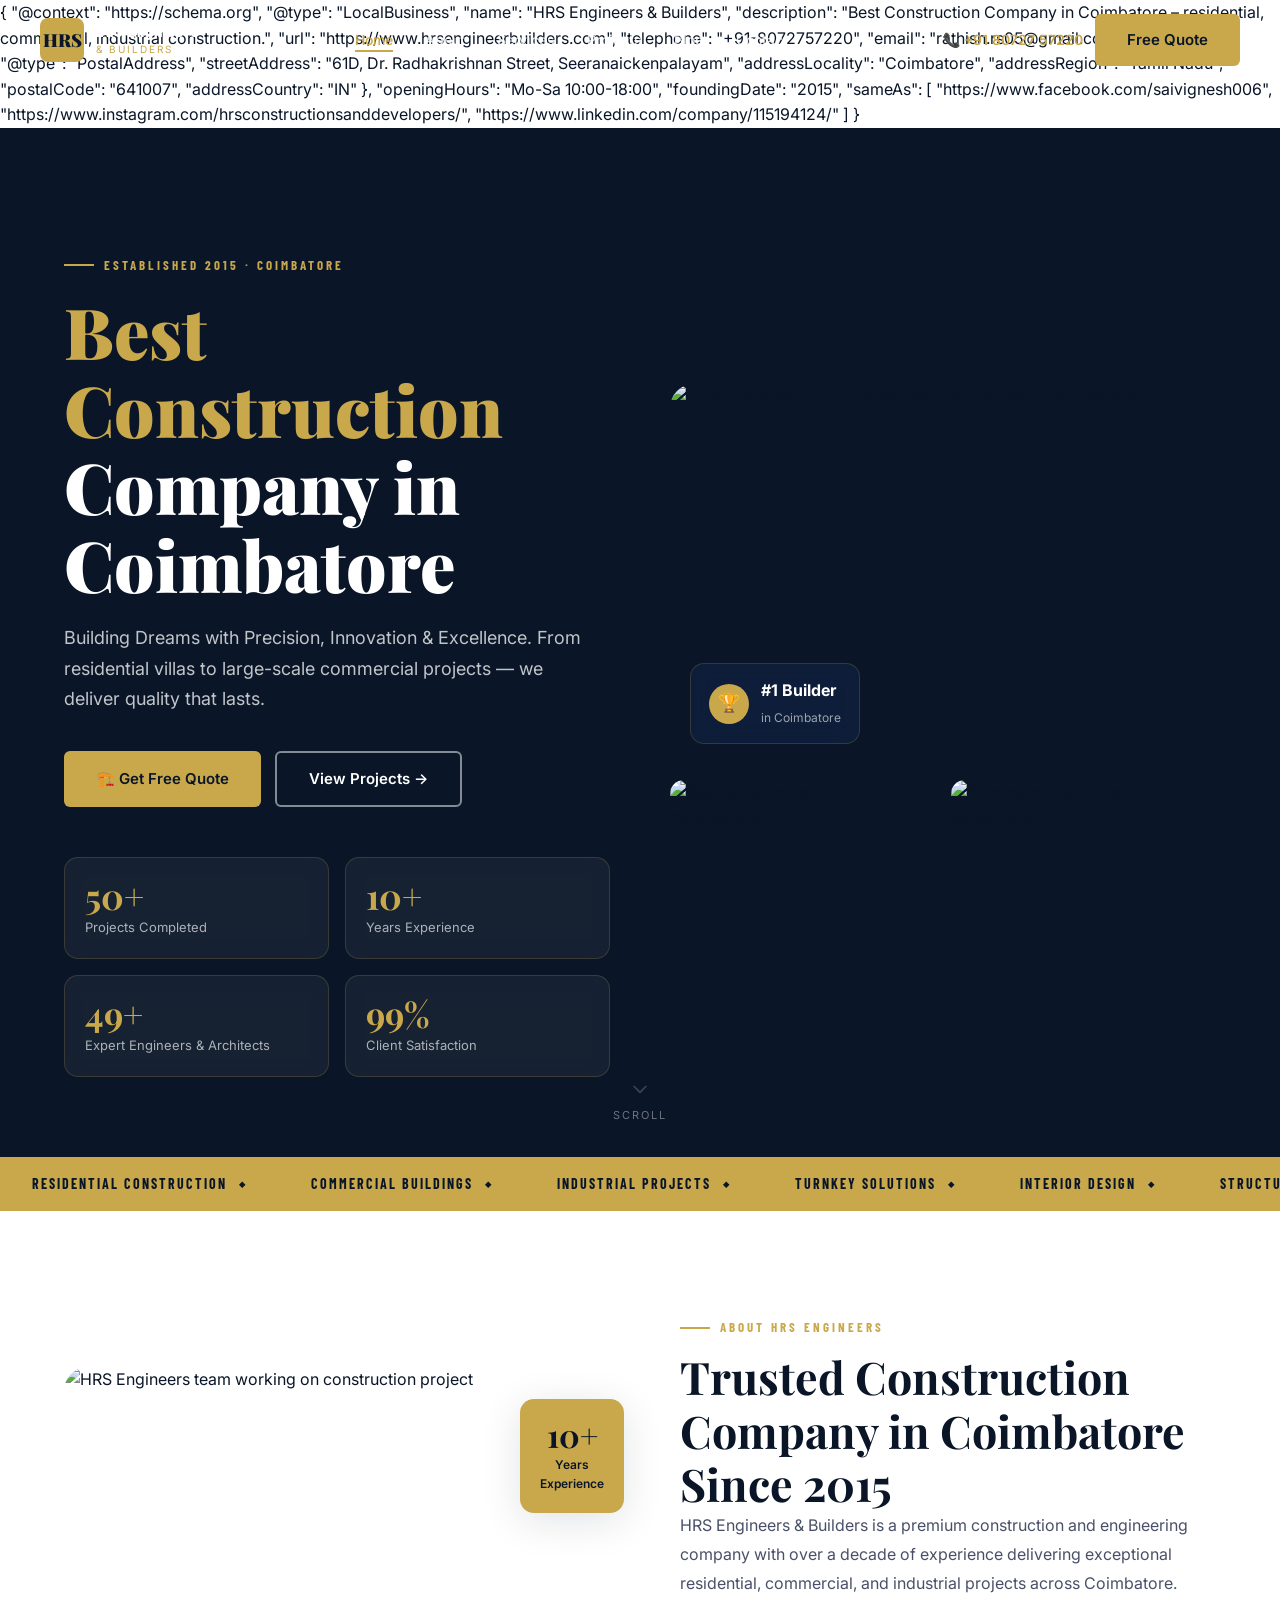
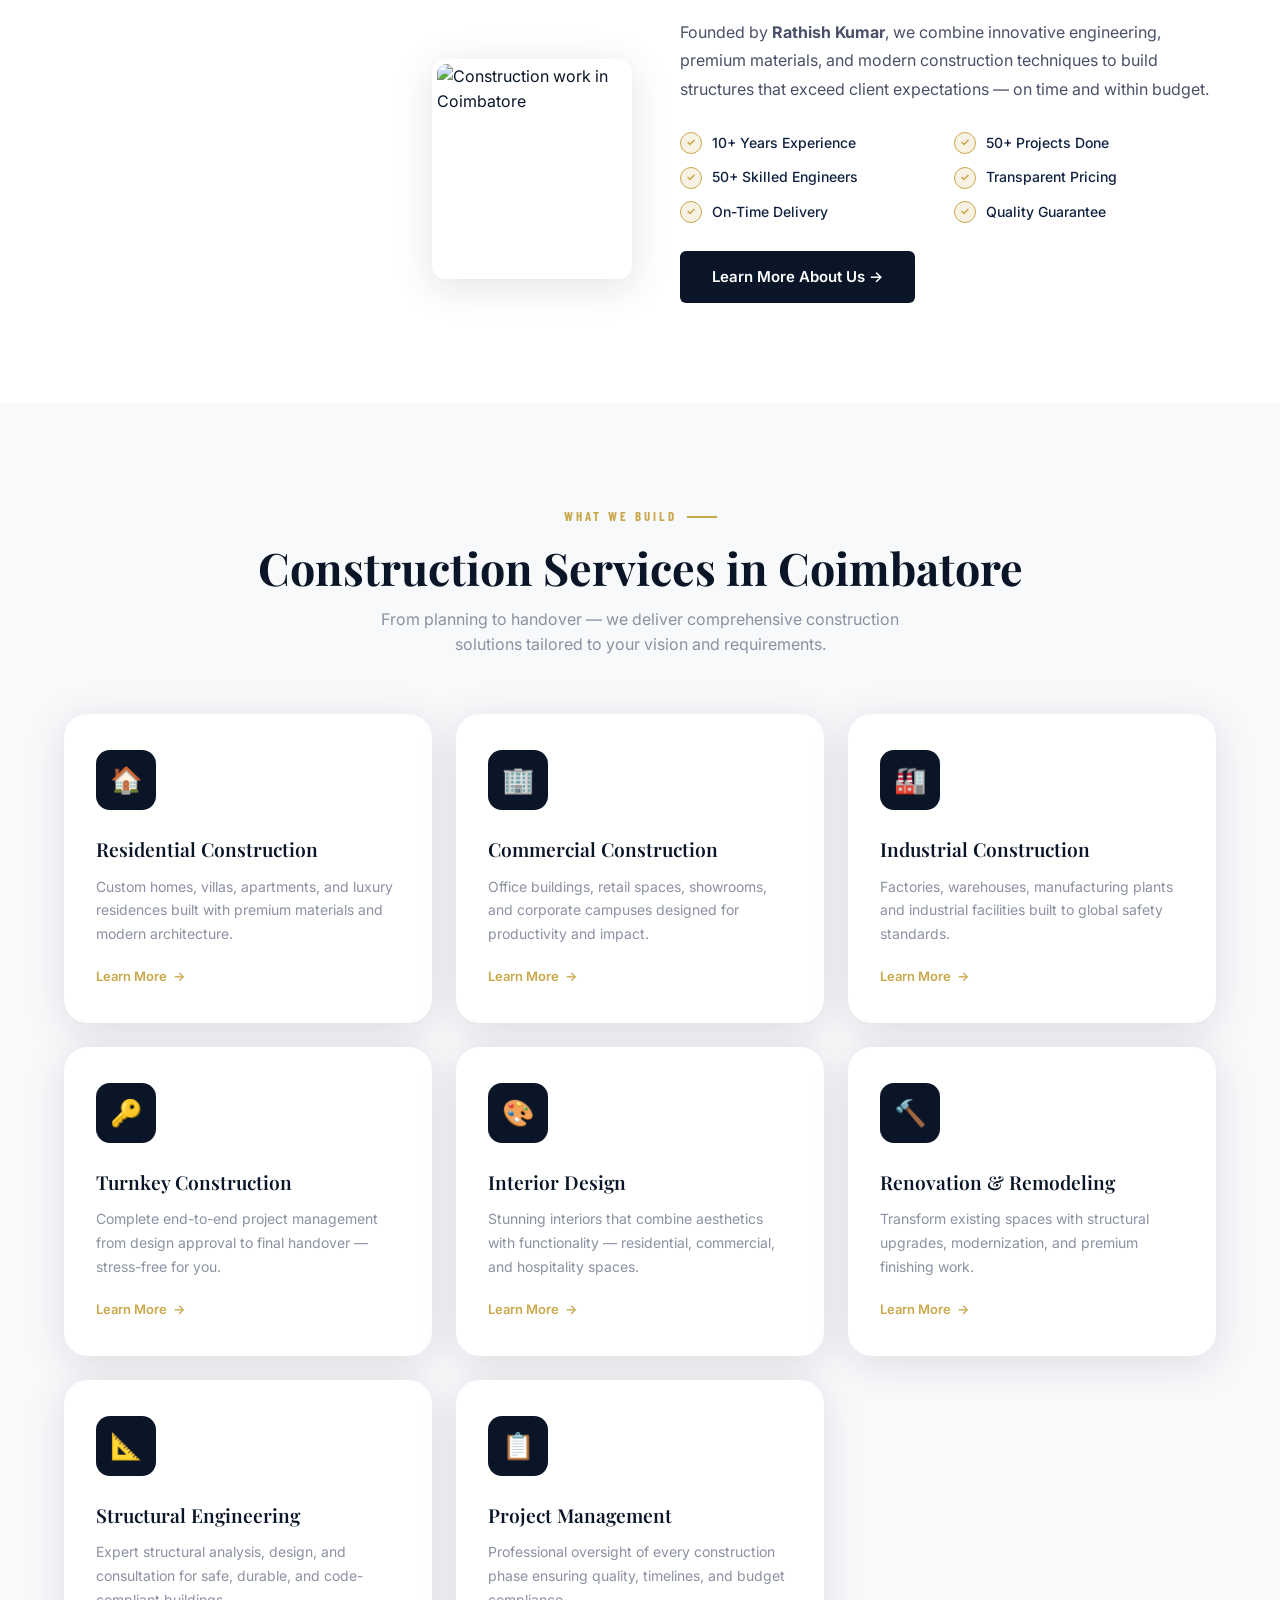
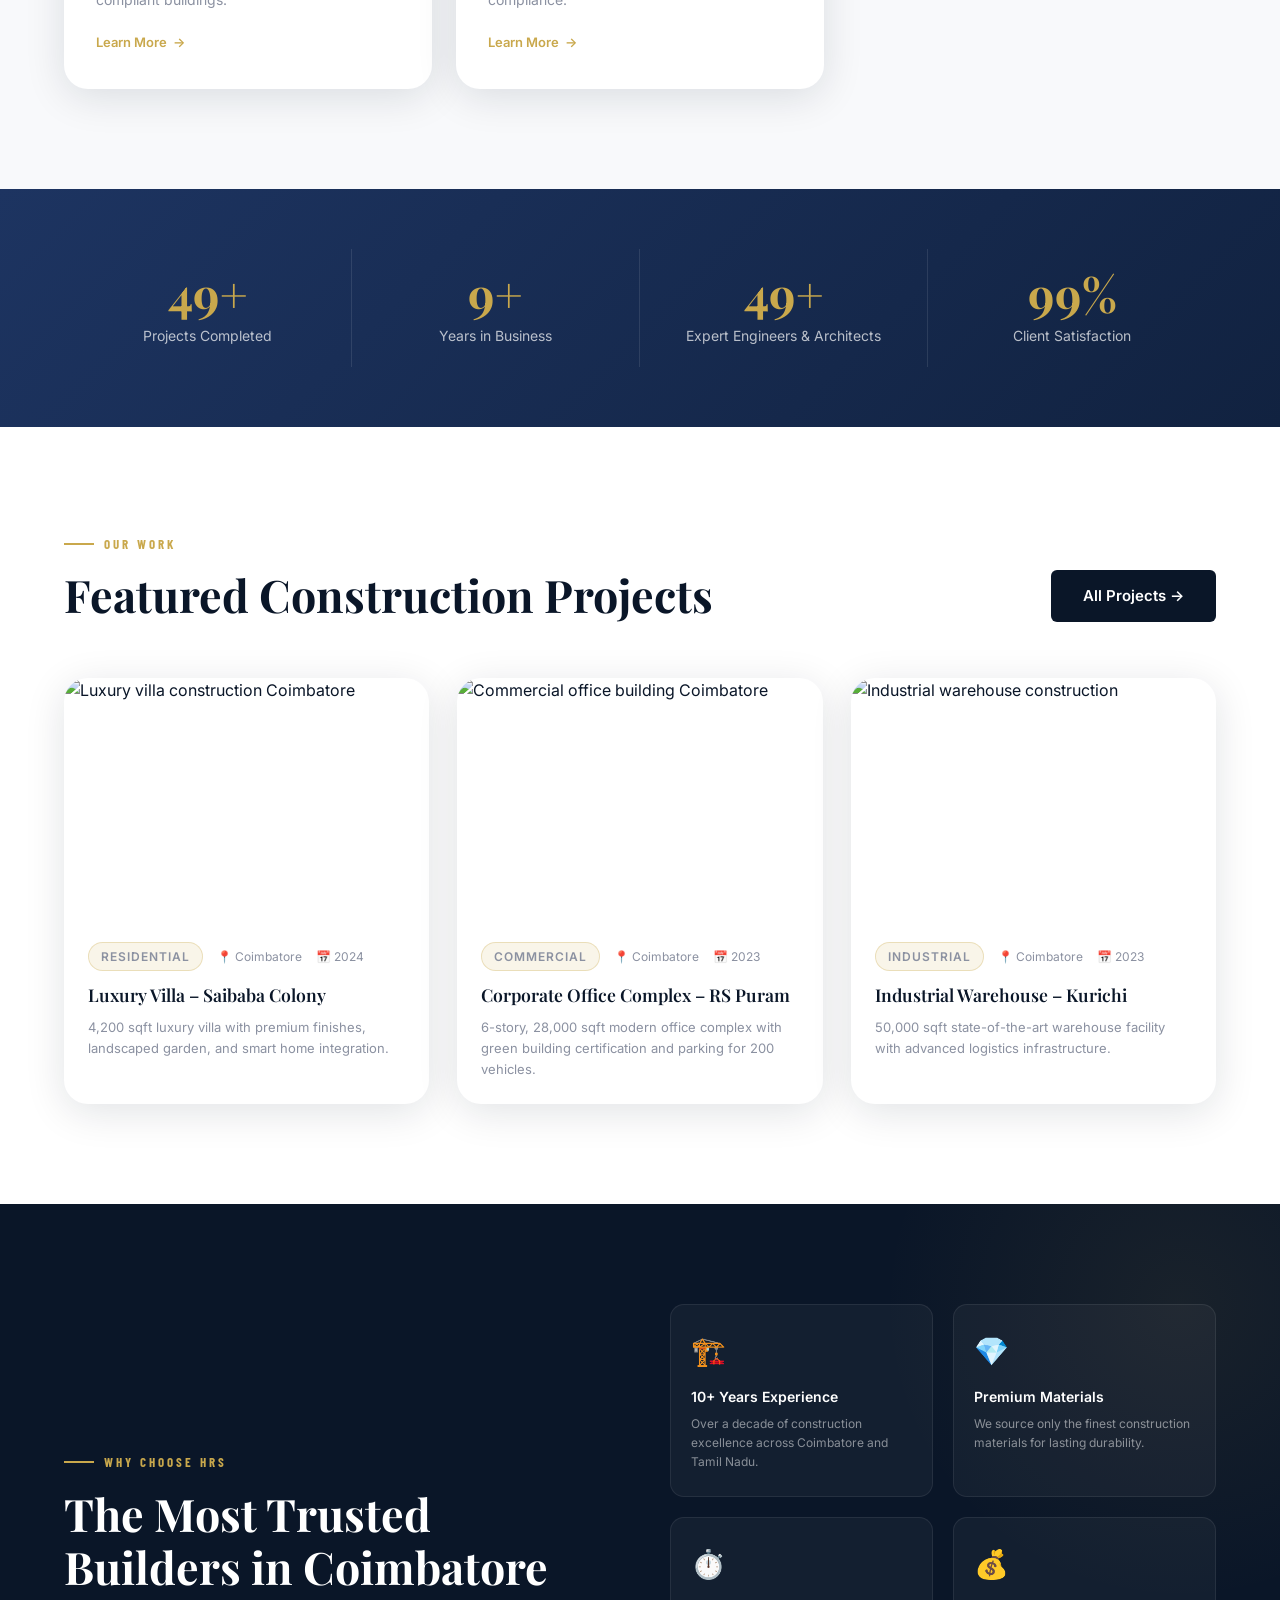
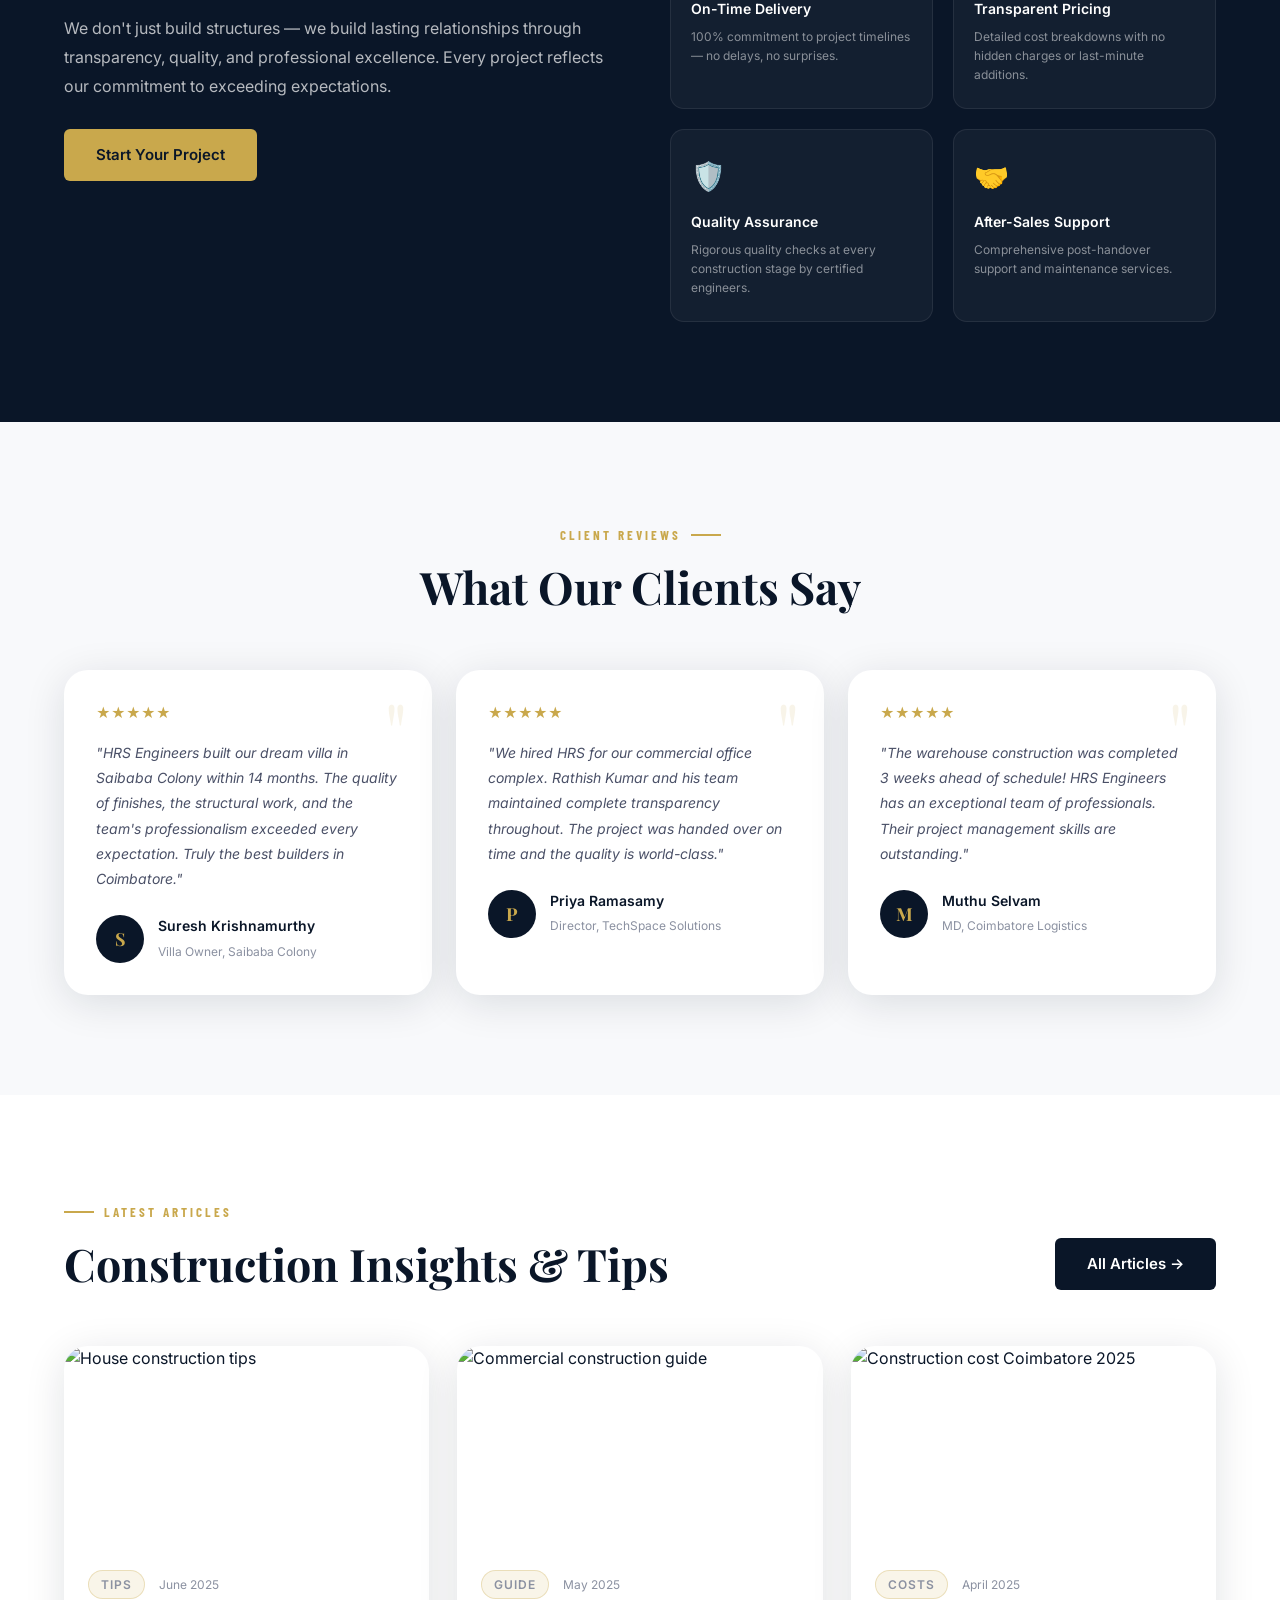
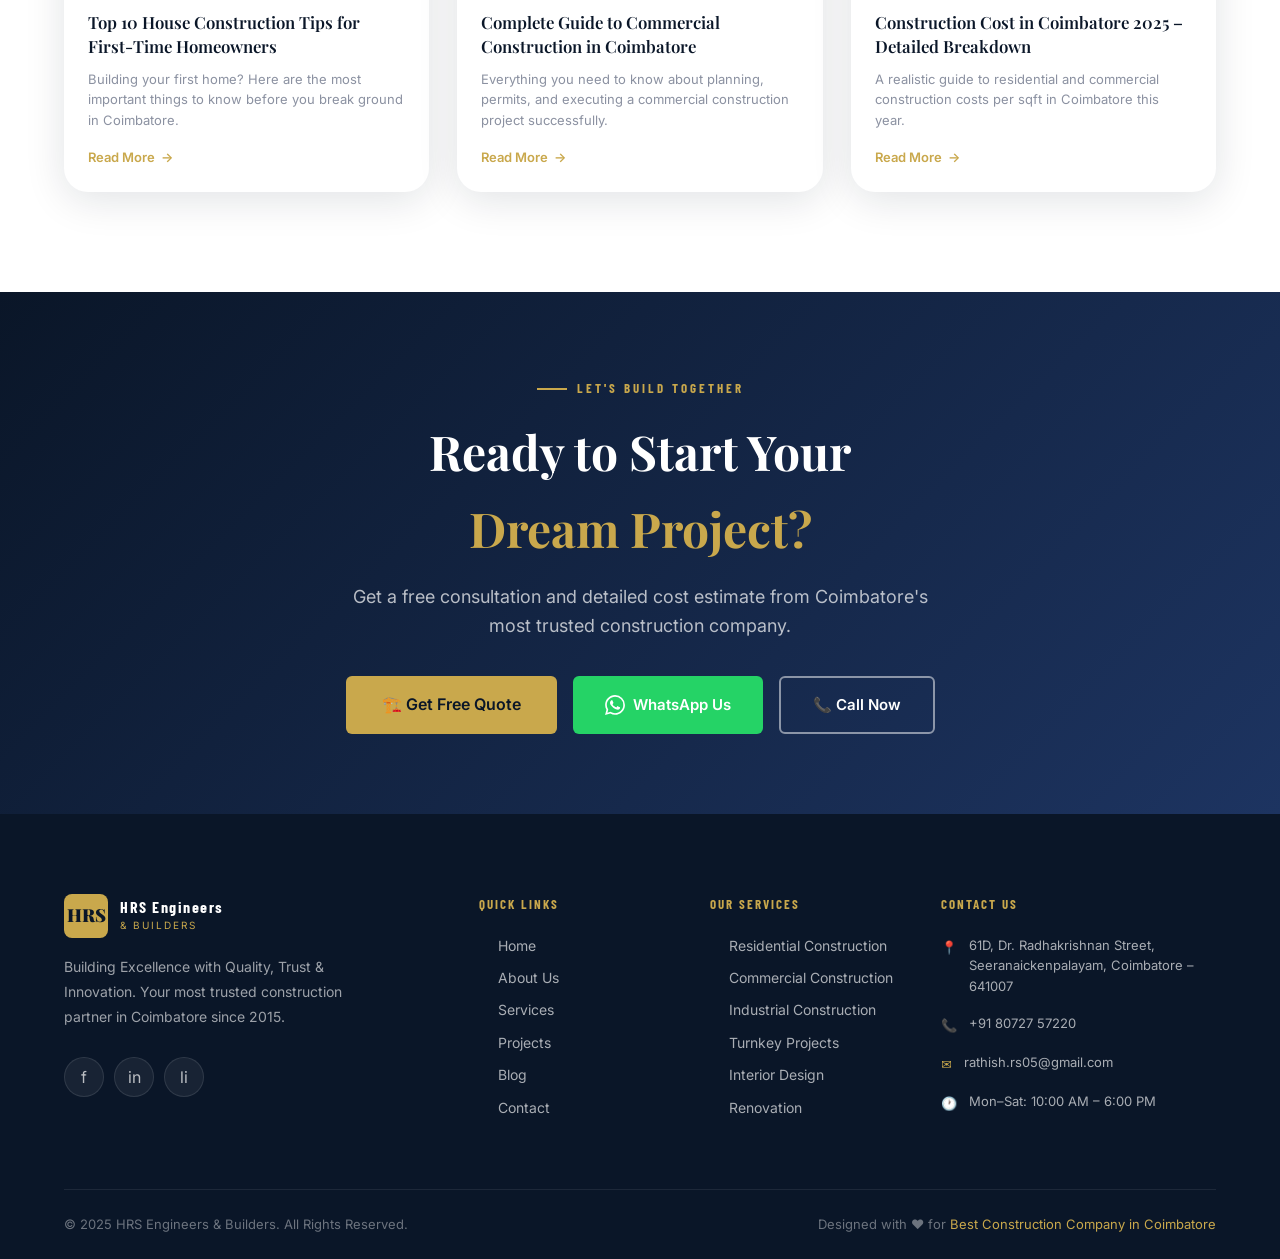
==== commit ed132250: "Update index.html" ====
--- a/index.html
+++ b/index.html
@@ -1,7 +1,6 @@
 <!DOCTYPE html>
 <html lang="en">
 <head>
-  
   <meta charset="UTF-8"/>
   <meta name="viewport" content="width=device-width, initial-scale=1.0"/>
   <title>Best Construction Company in Coimbatore | HRS Engineers & Builders</title>
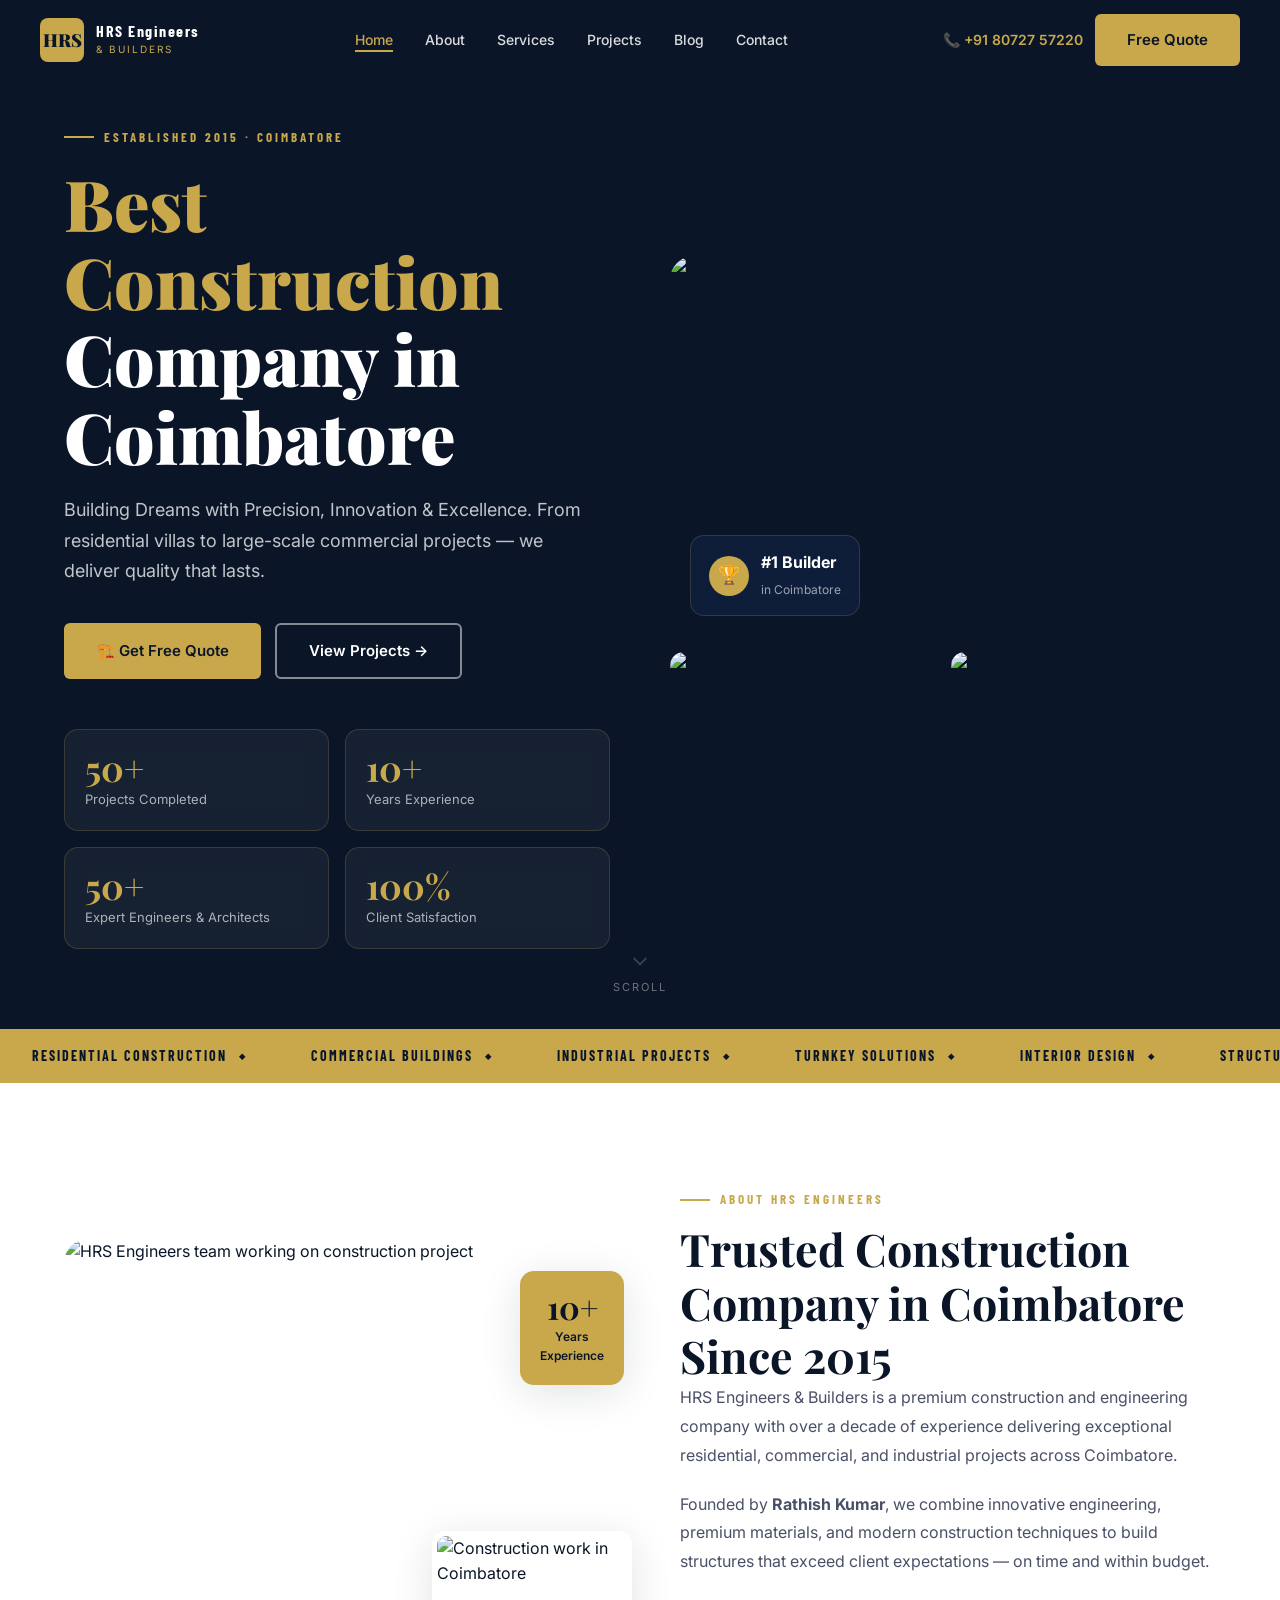
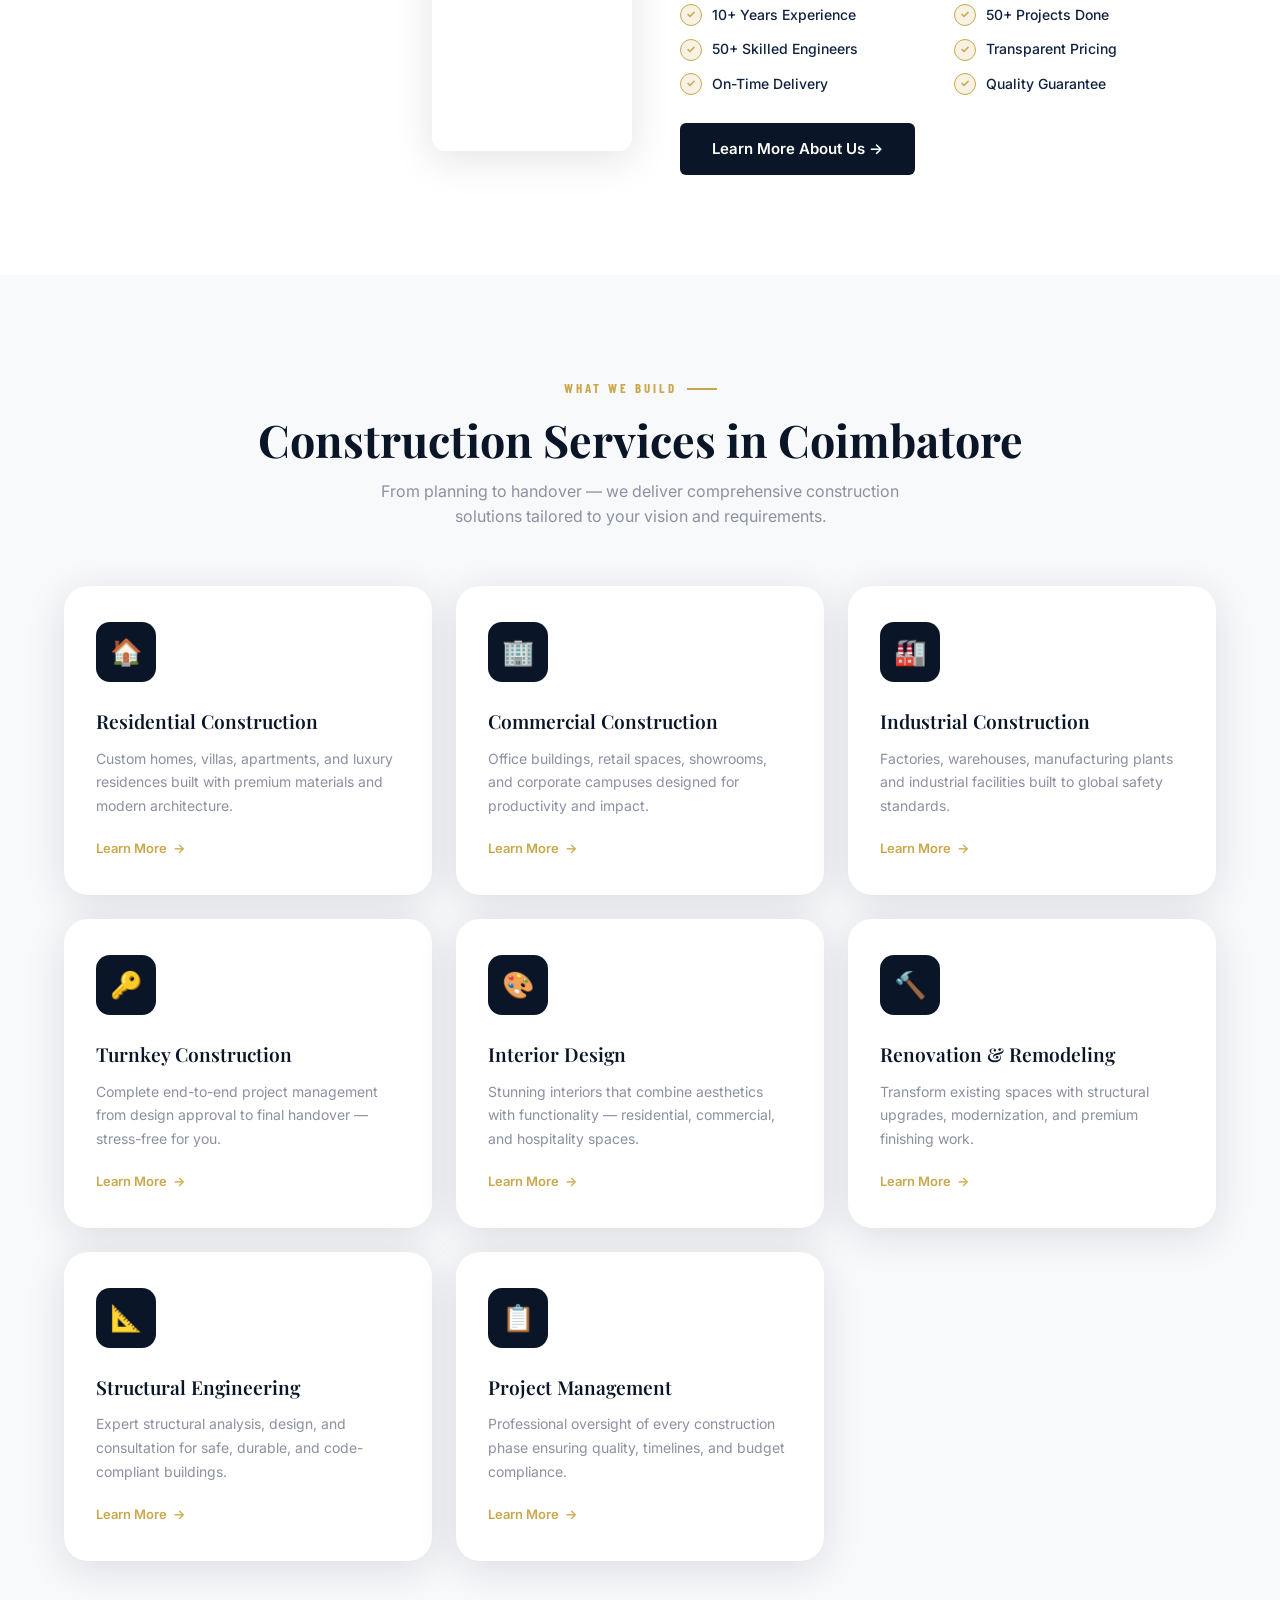
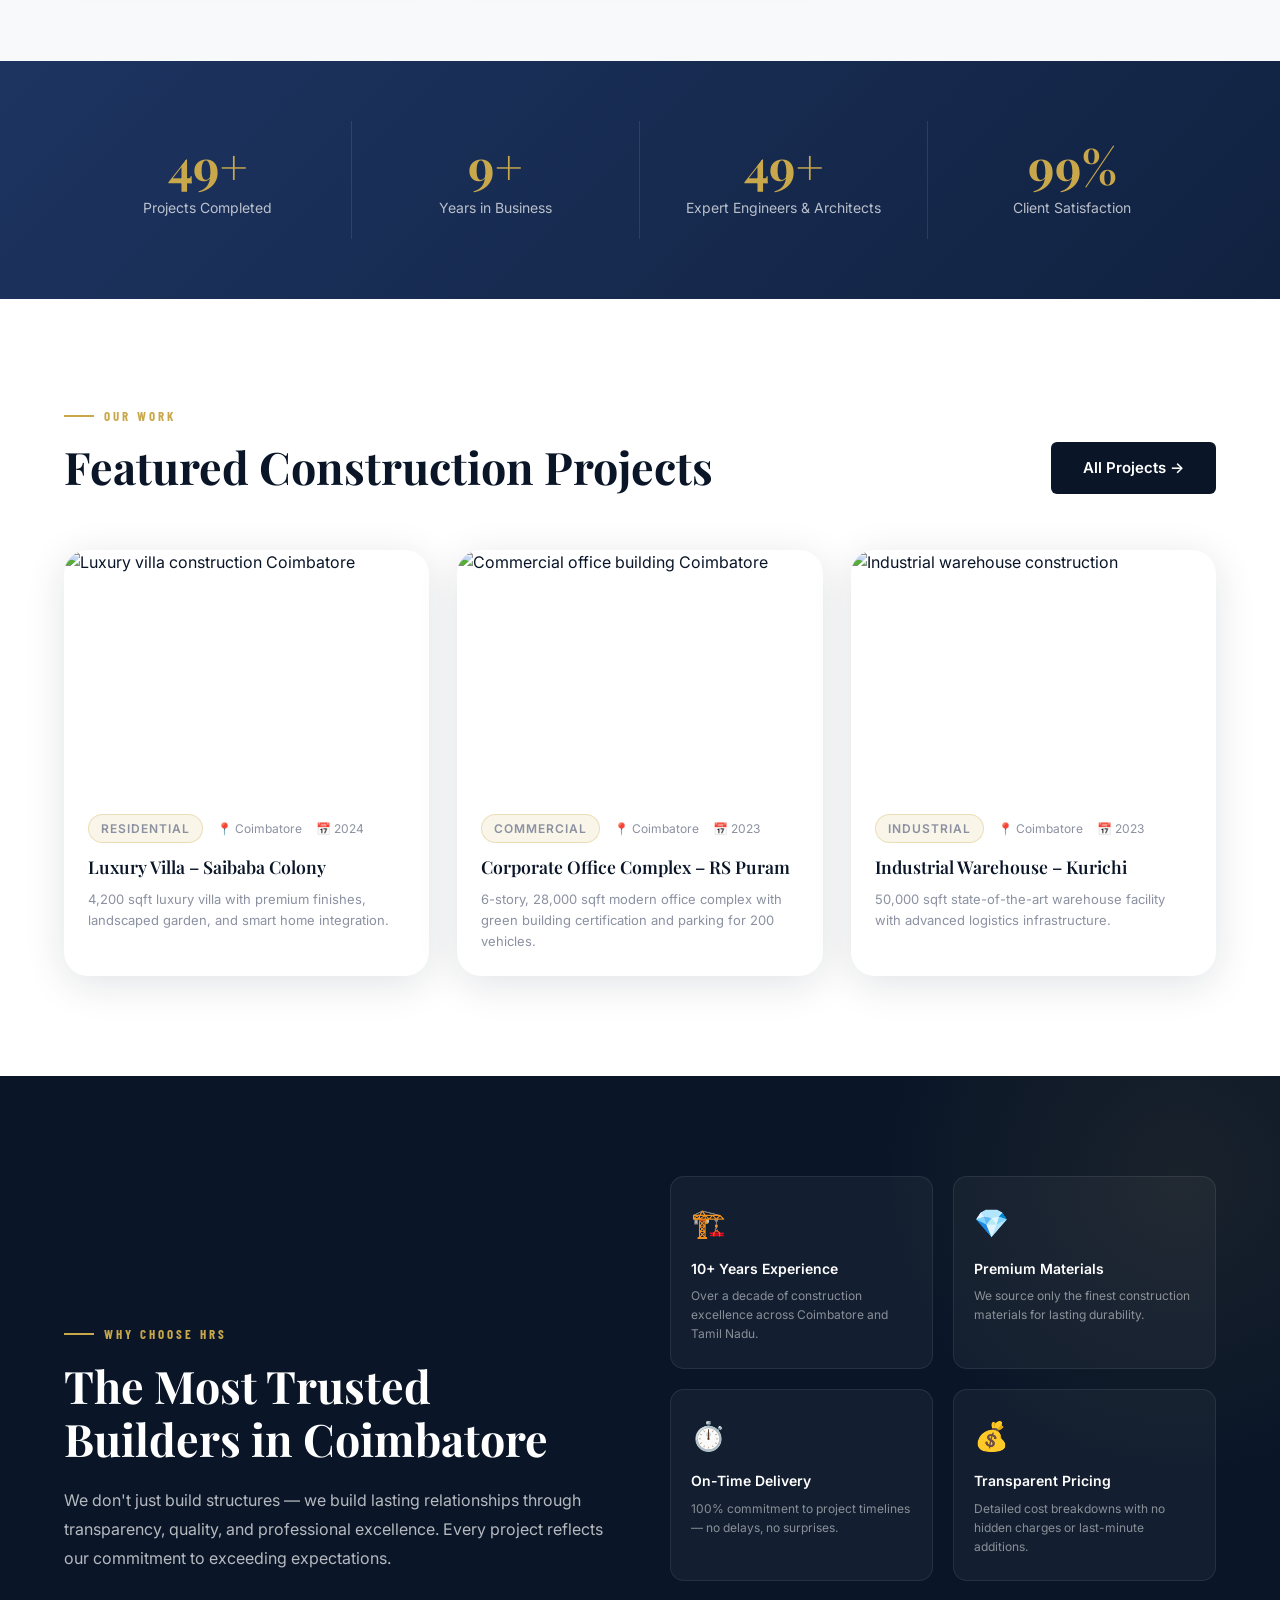
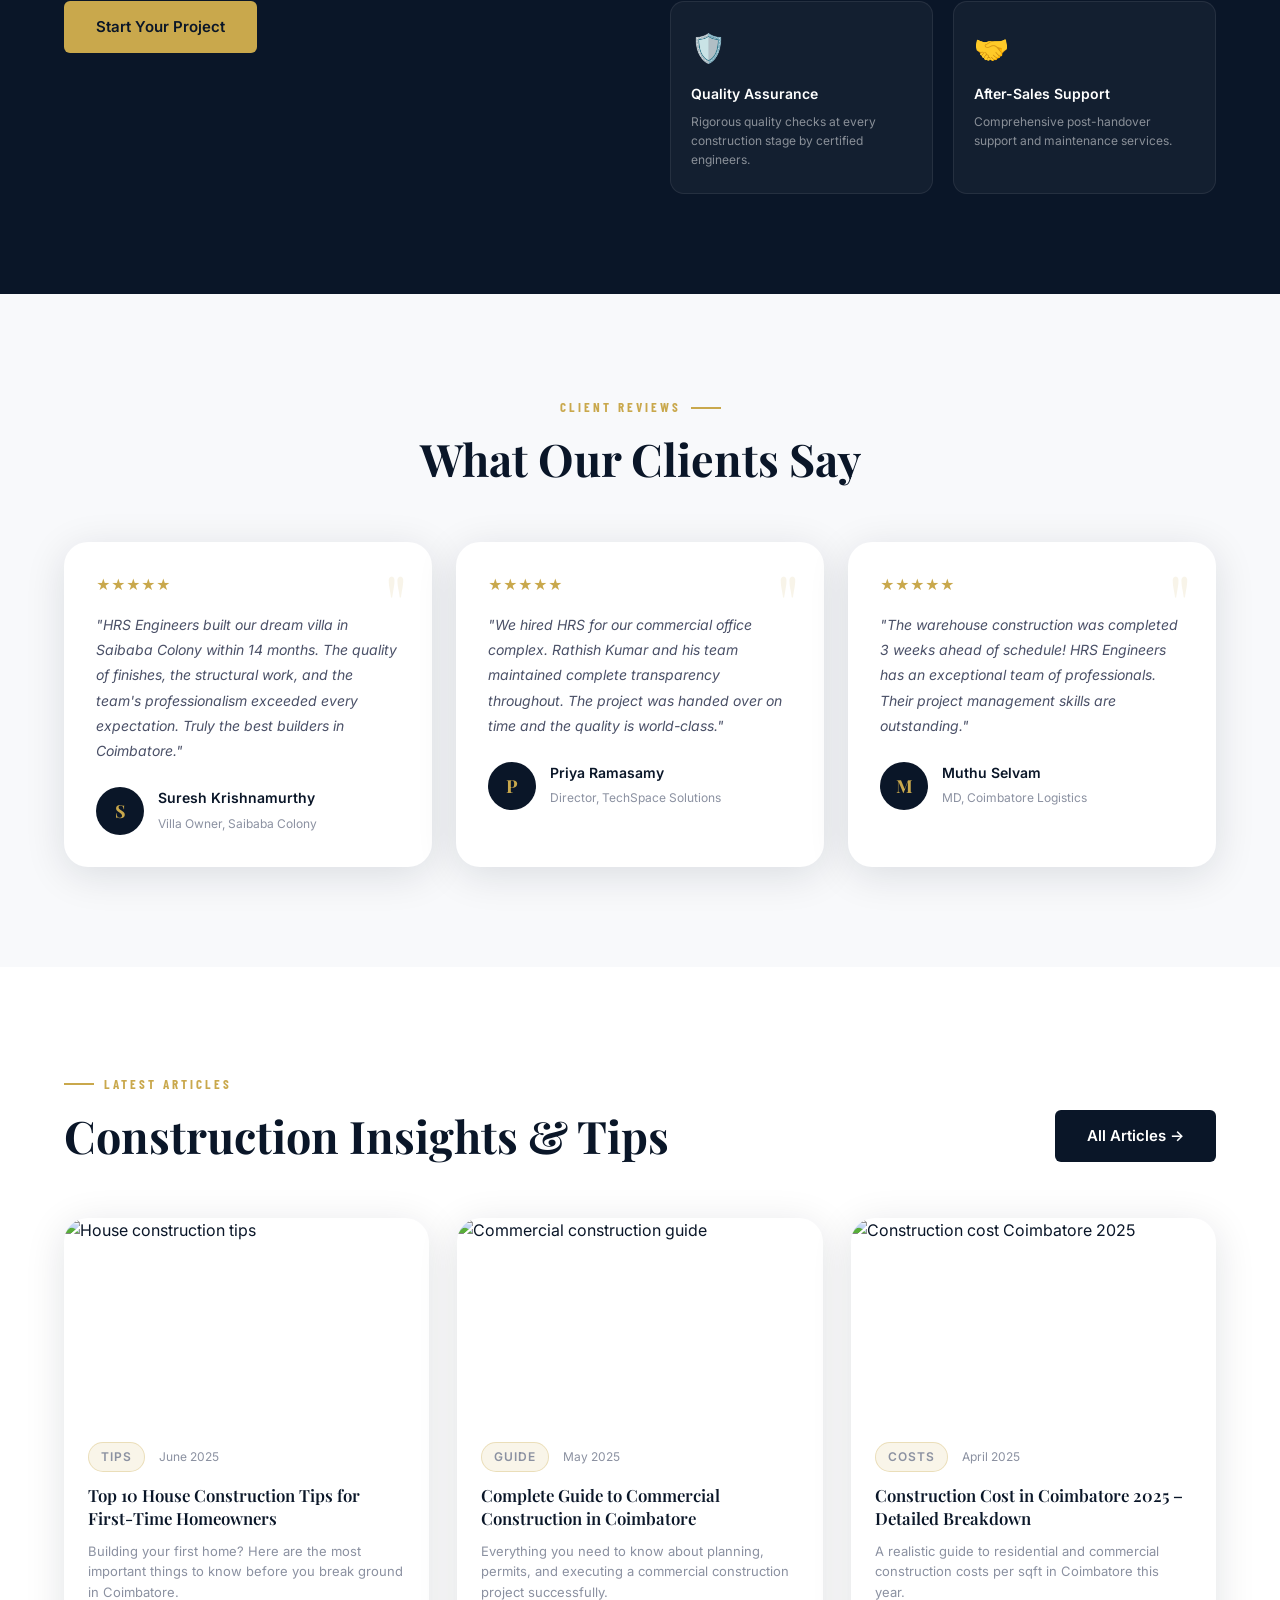
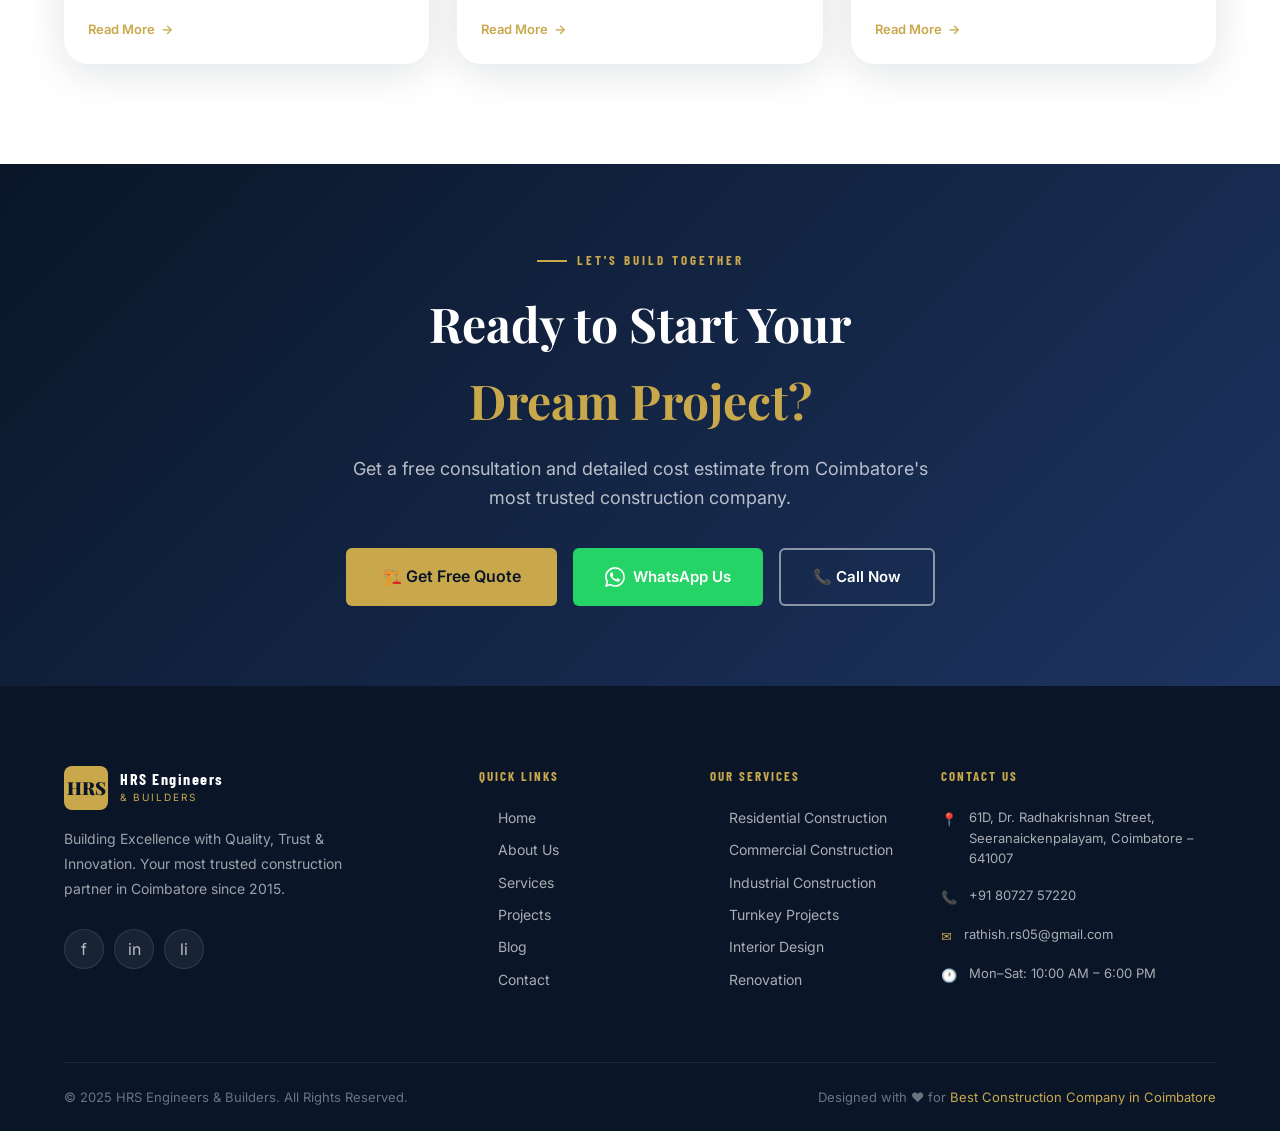
==== commit 0c83d769: "Update index.html" ====
--- a/index.html
+++ b/index.html
@@ -18,12 +18,6 @@
   <link rel="stylesheet" href="css/style.css"/>
   <!-- Local Business Schema -->
   <script type="application/ld+json">
-    <script async src="https://www.googletagmanager.com/gtm.js?id=GTM-TP4SGRZL"></script>
-<script>
-  window.dataLayer = window.dataLayer || [];
-  function gtag(){dataLayer.push(arguments);}
-  gtag('js', new Date());
-</script>
   {
     "@context": "https://schema.org",
     "@type": "LocalBusiness",
@@ -48,6 +42,12 @@
       "https://www.linkedin.com/company/115194124/"
     ]
   }
+    <script async src="https://www.googletagmanager.com/gtm.js?id=GTM-TP4SGRZL"></script>
+<script>
+  window.dataLayer = window.dataLayer || [];
+  function gtag(){dataLayer.push(arguments);}
+  gtag('js', new Date());
+</script>
   </script>
 </head>
 <body>
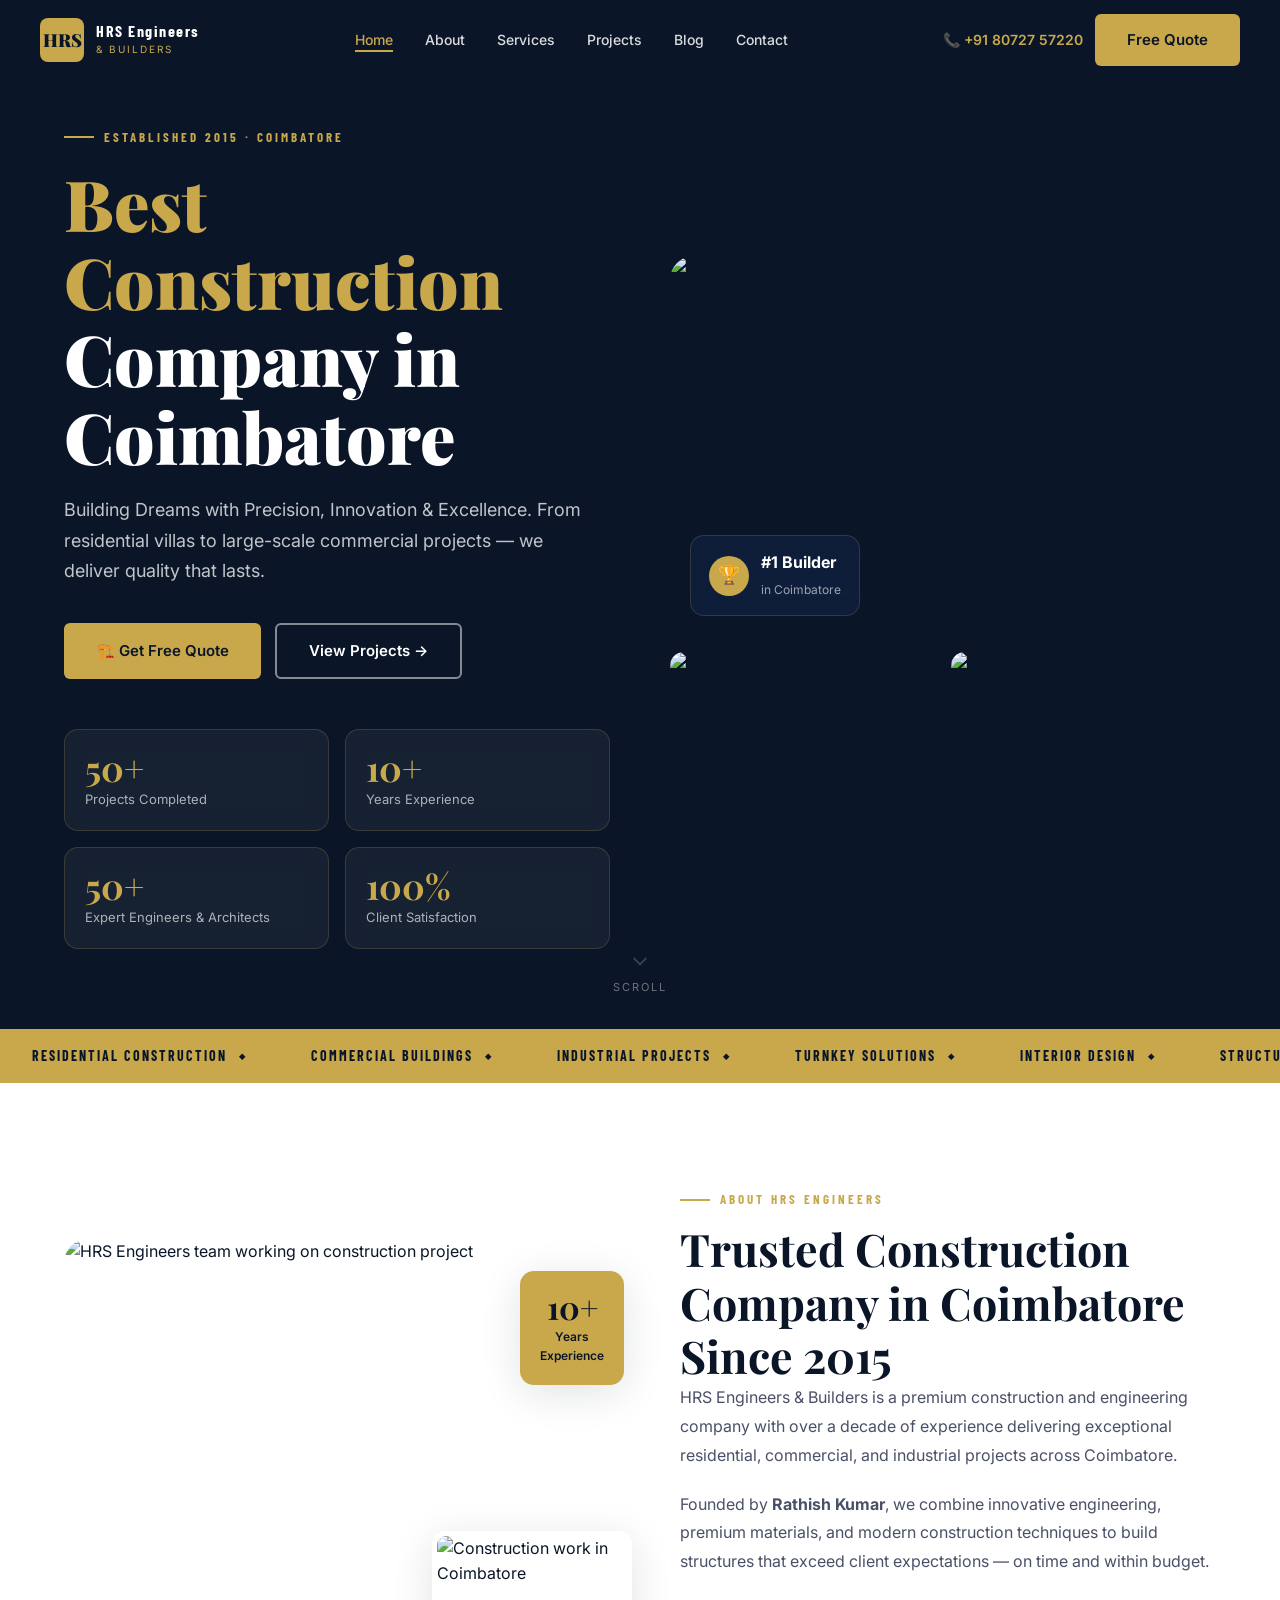
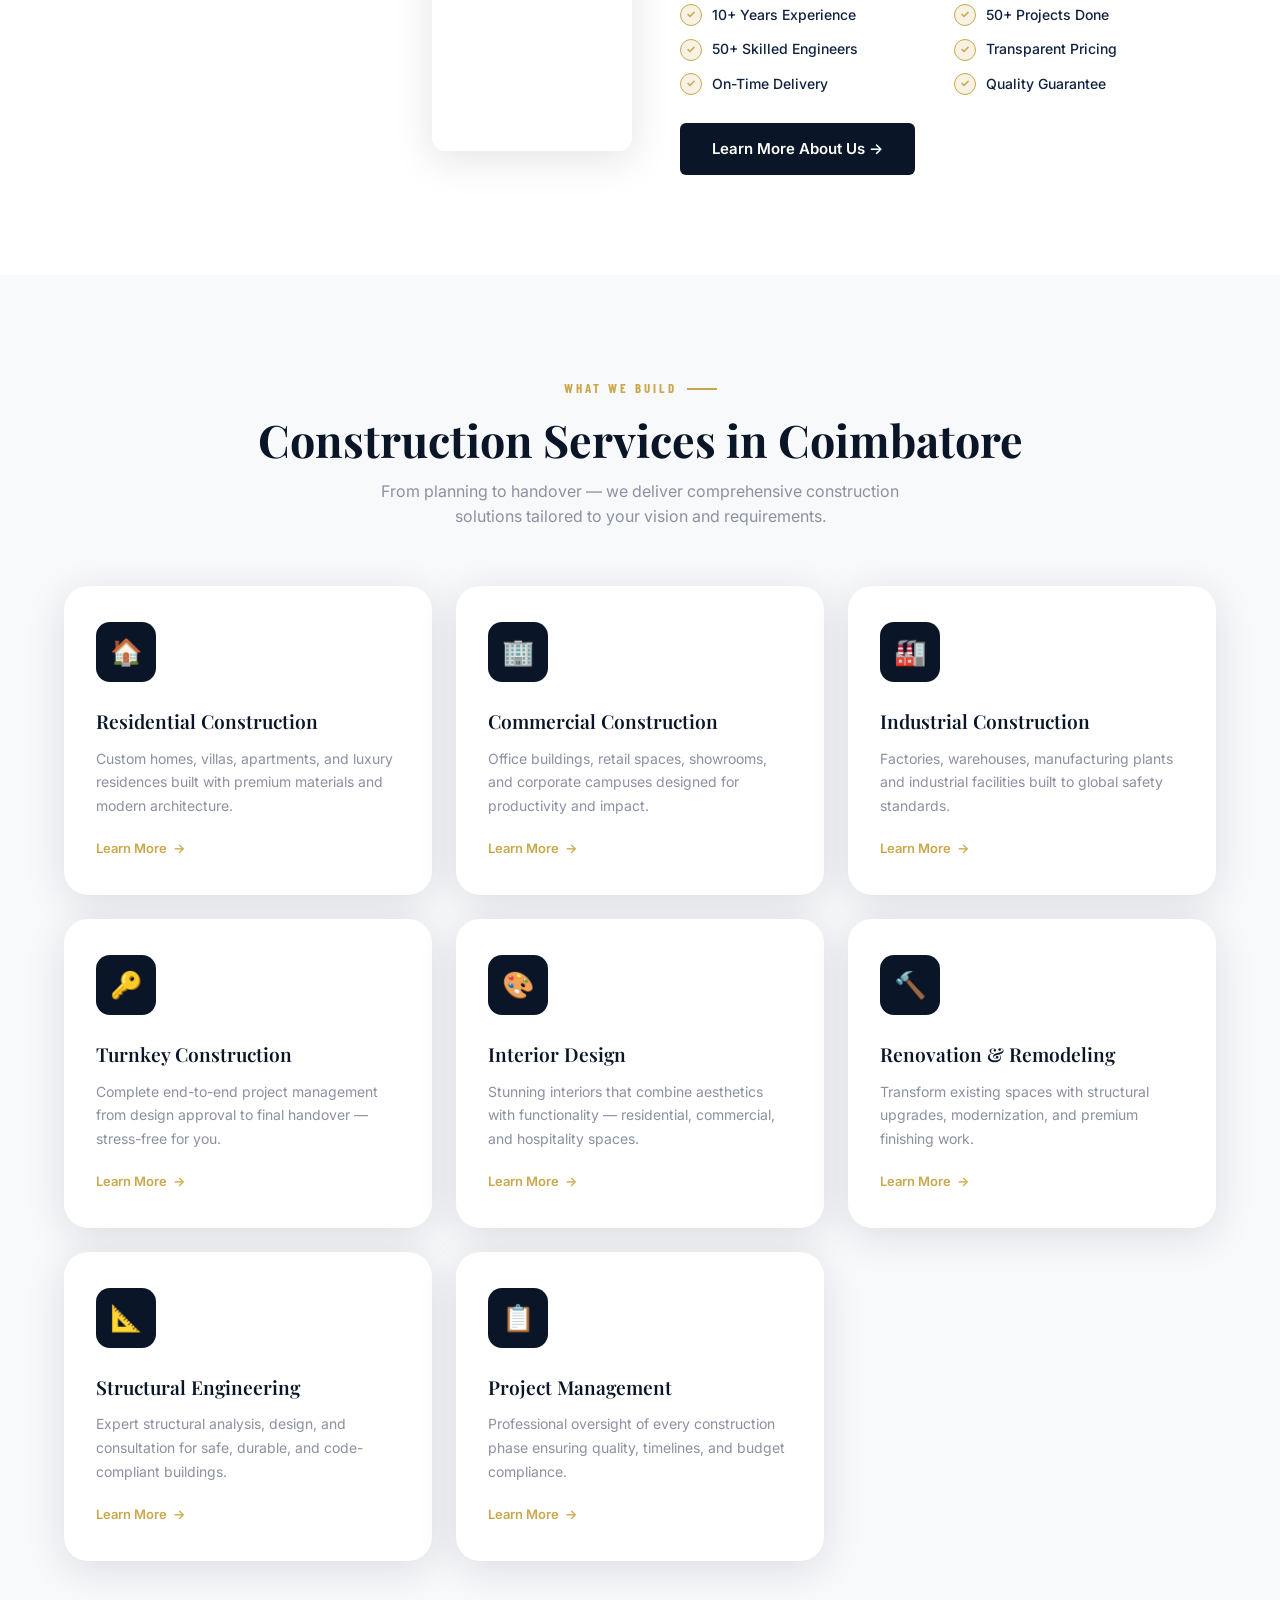
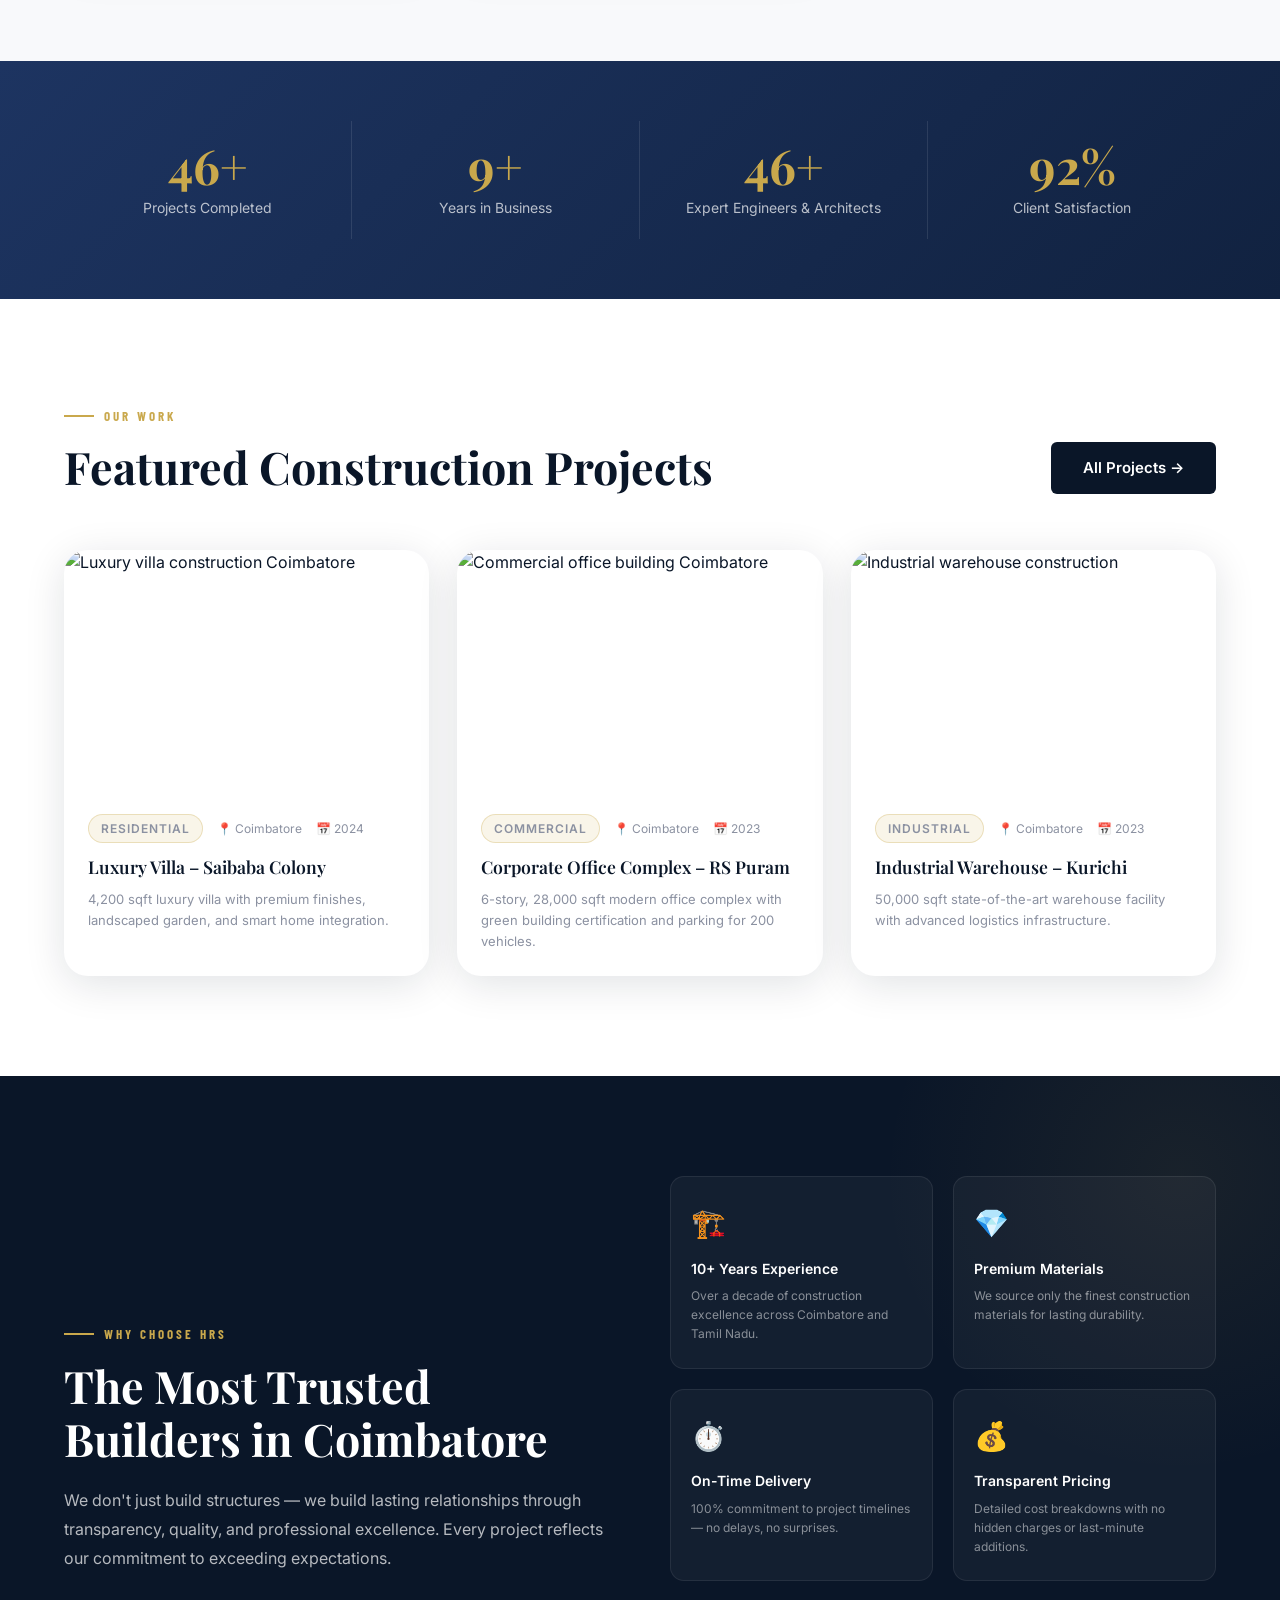
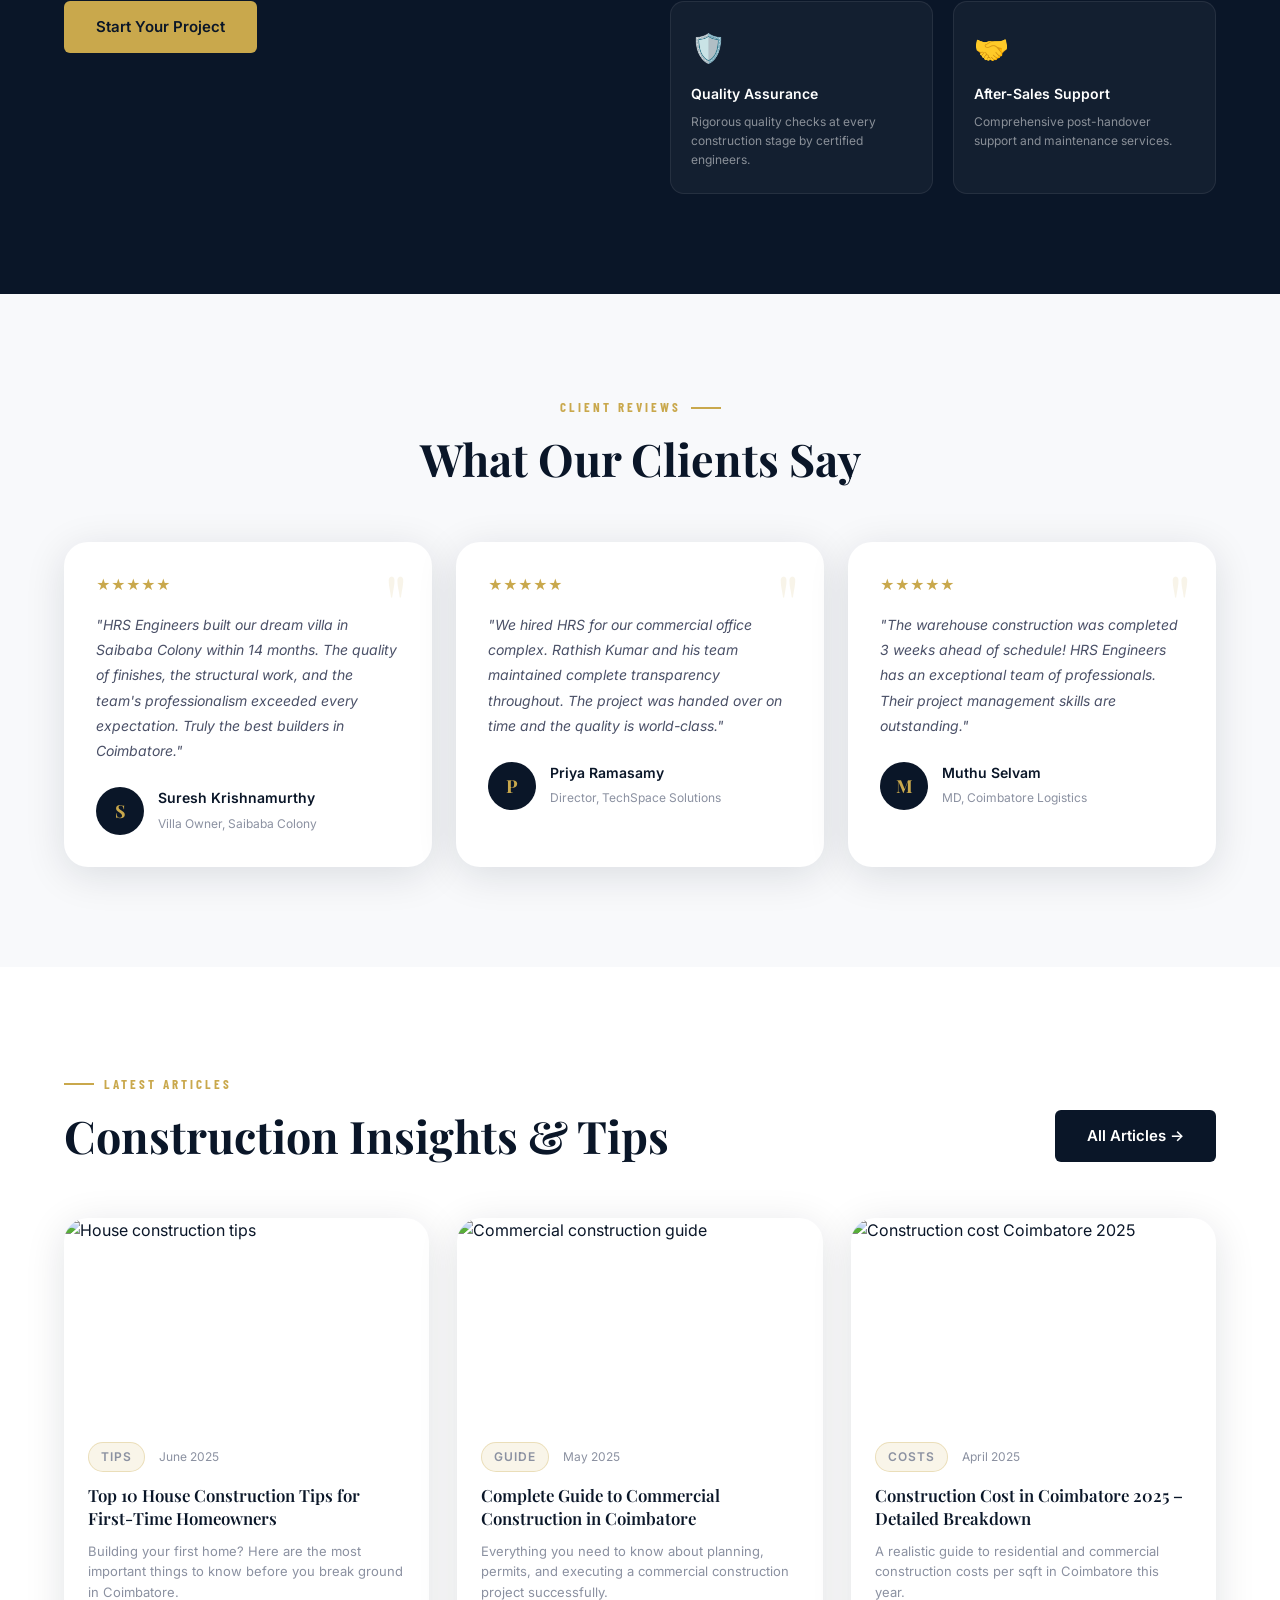
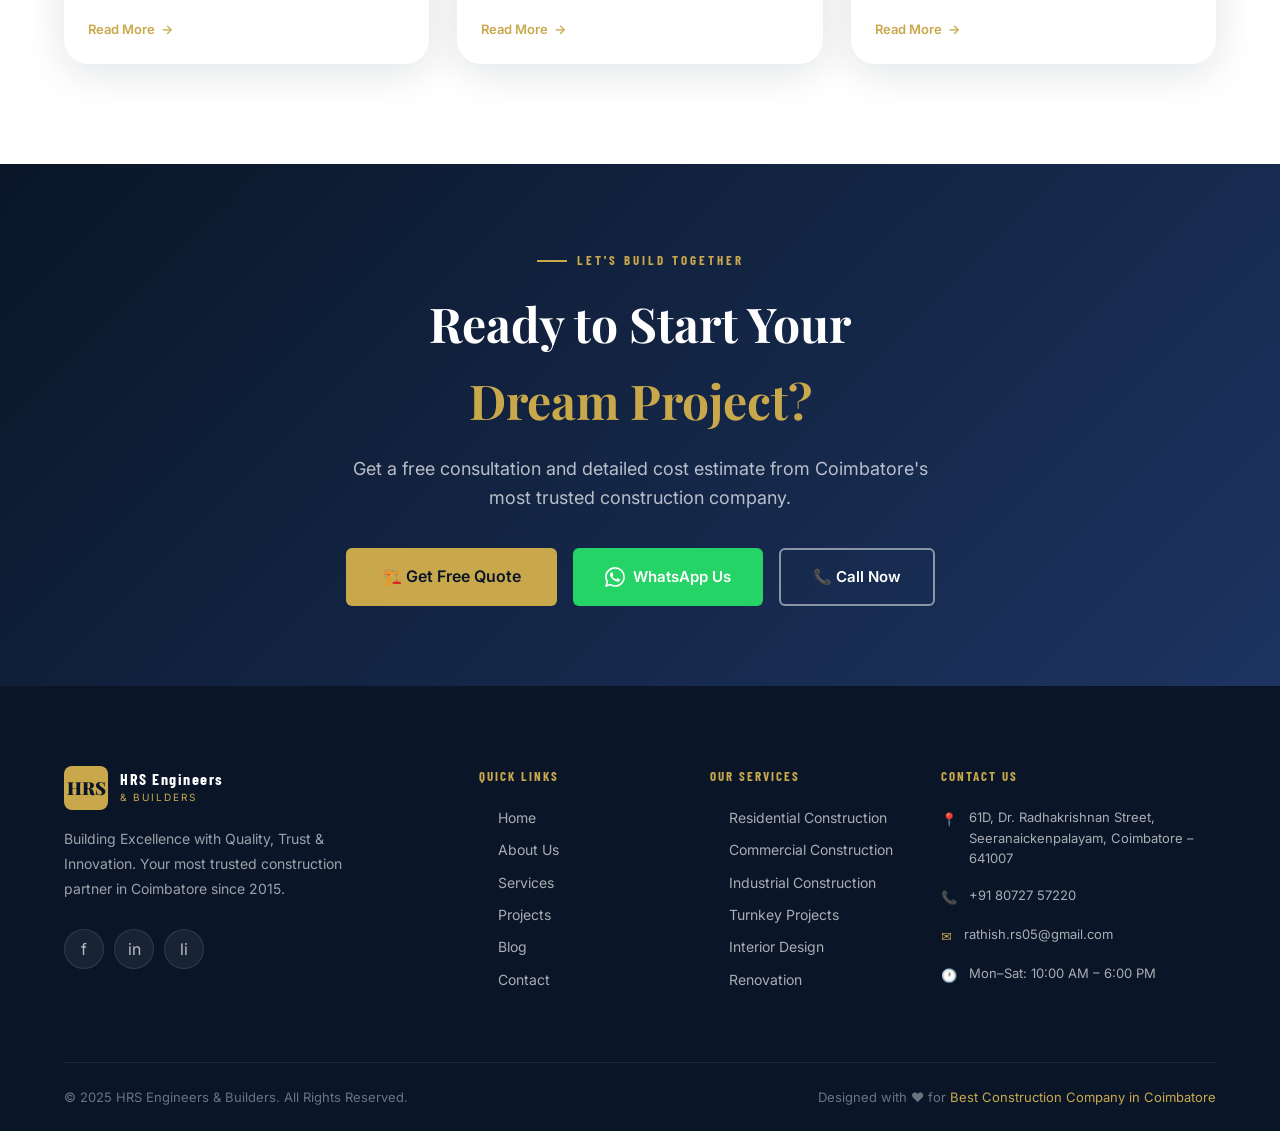
==== commit 000372f5: "Update index.html" ====
--- a/index.html
+++ b/index.html
@@ -42,13 +42,20 @@
       "https://www.linkedin.com/company/115194124/"
     ]
   }
-    <script async src="https://www.googletagmanager.com/gtm.js?id=GTM-TP4SGRZL"></script>
+   <script async src="https://www.googletagmanager.com/gtm.js?id=GTM-TP4SGRZL"></script>
+<script>
+  window.dataLayer = window.dataLayer || [];
+  function gtag(){dataLayer.push(arguments);}
+  gtag('js', new Date());
+</script>
+  <script async src="https://www.googletagmanager.com/gtm.js?id=GTM-TP4SGRZL"></script>
 <script>
   window.dataLayer = window.dataLayer || [];
   function gtag(){dataLayer.push(arguments);}
   gtag('js', new Date());
 </script>
   </script>
+  <meta name="google-site-verification" content="ytdRMWDXYyblsCIJ5jQhr84x8xvyH-_T3-a4AZk-Jpg" />
 </head>
 <body>
 
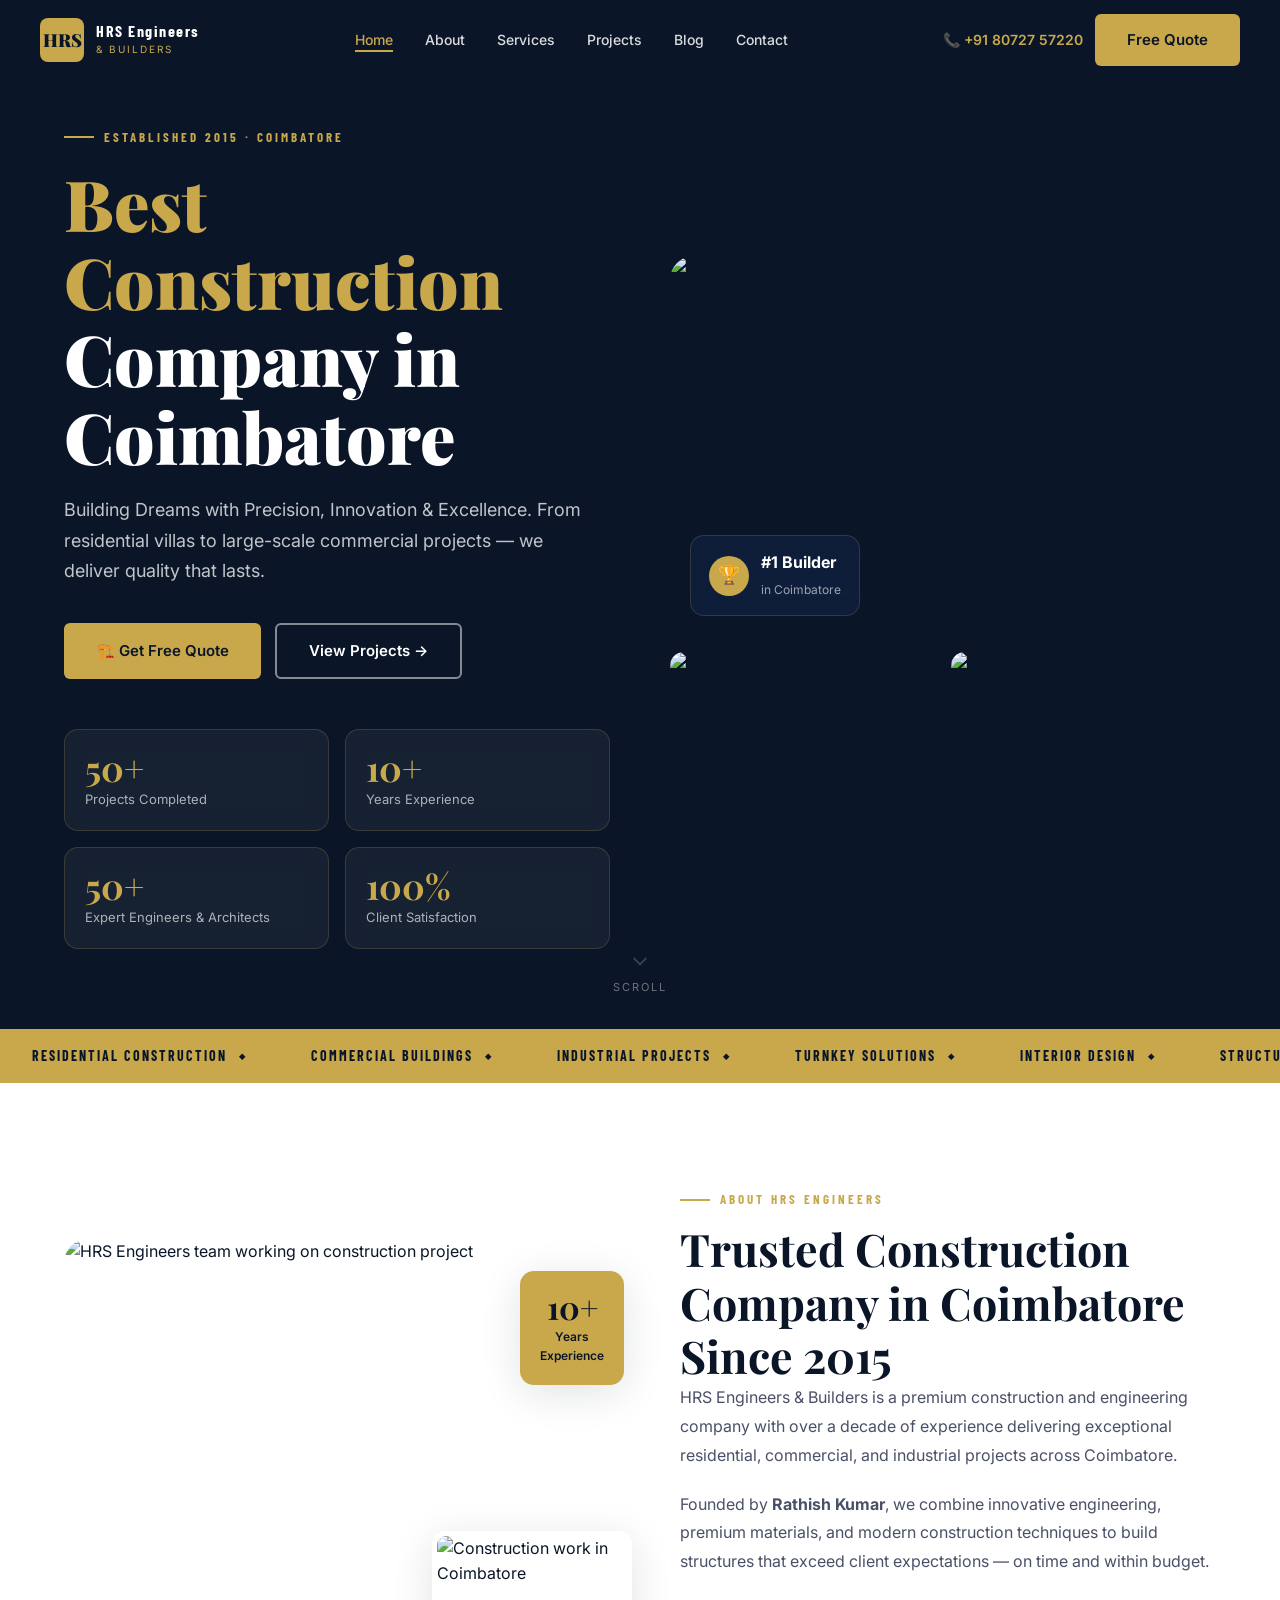
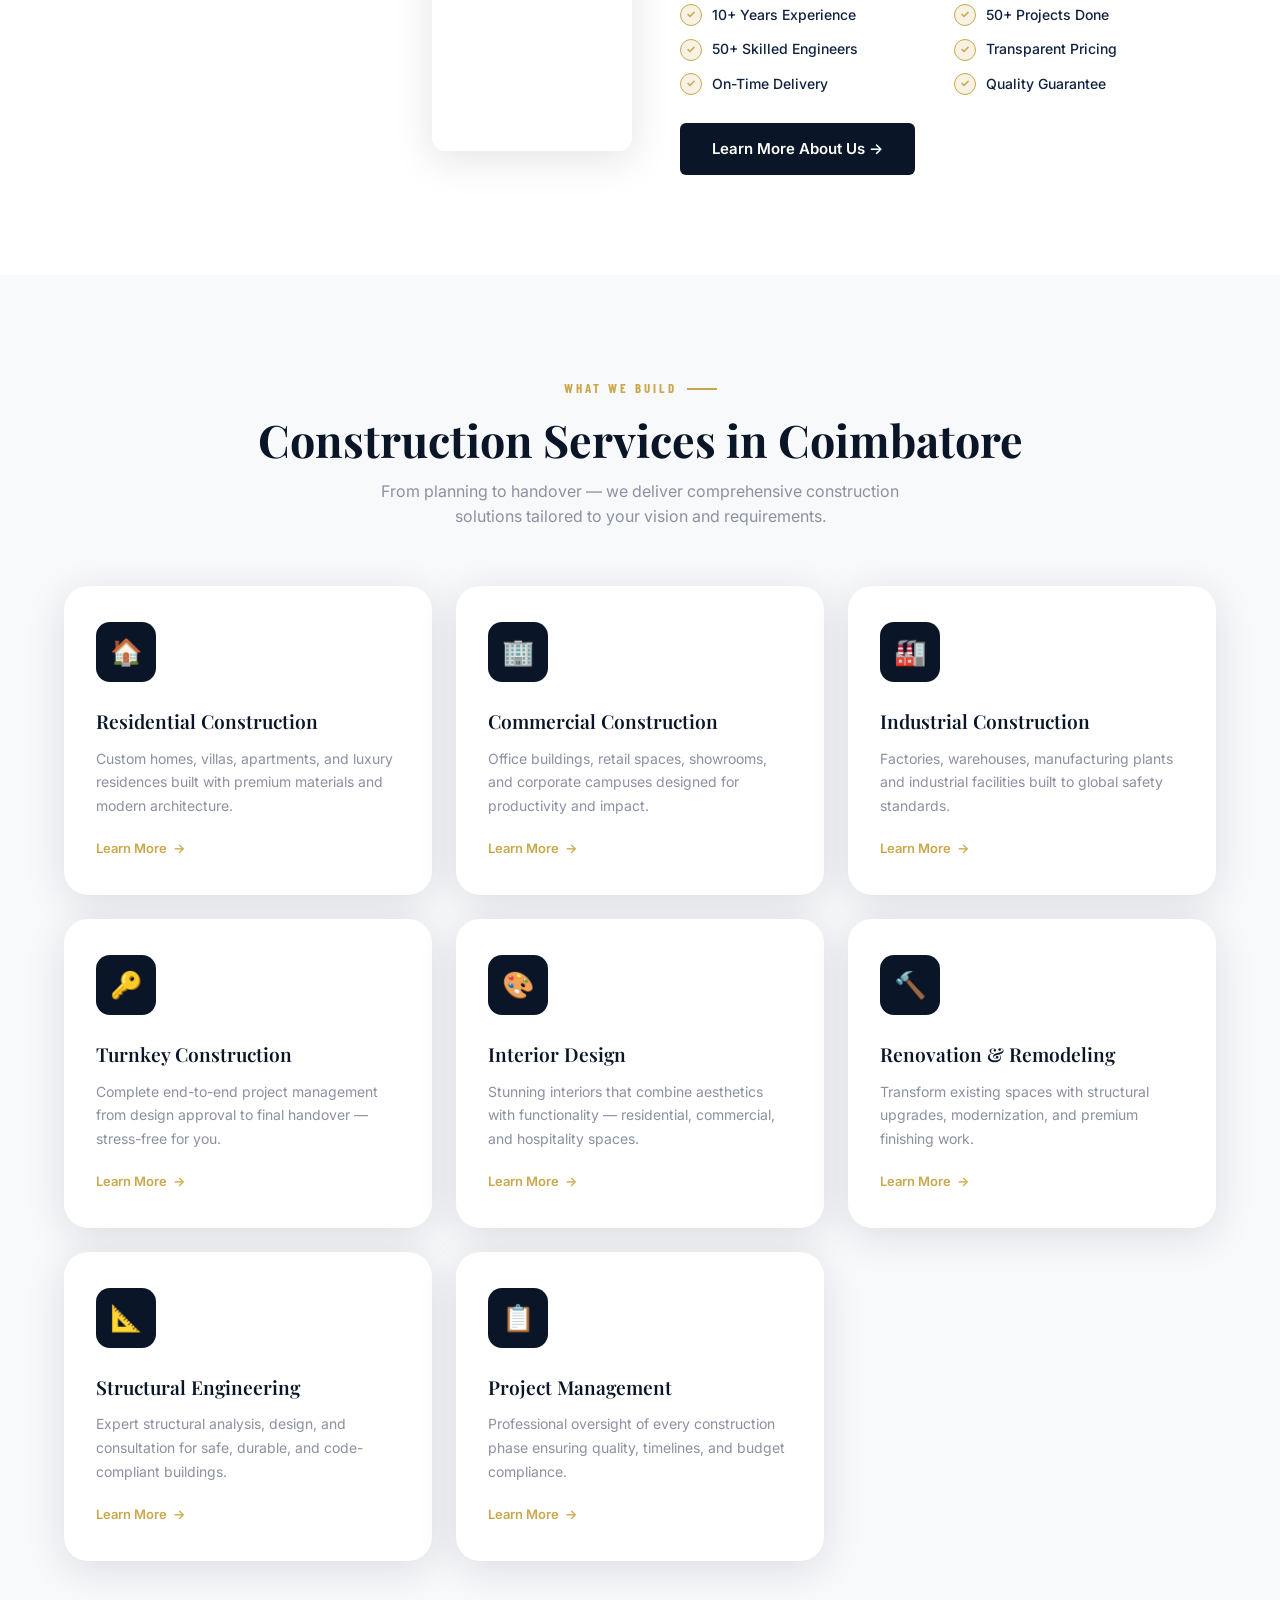
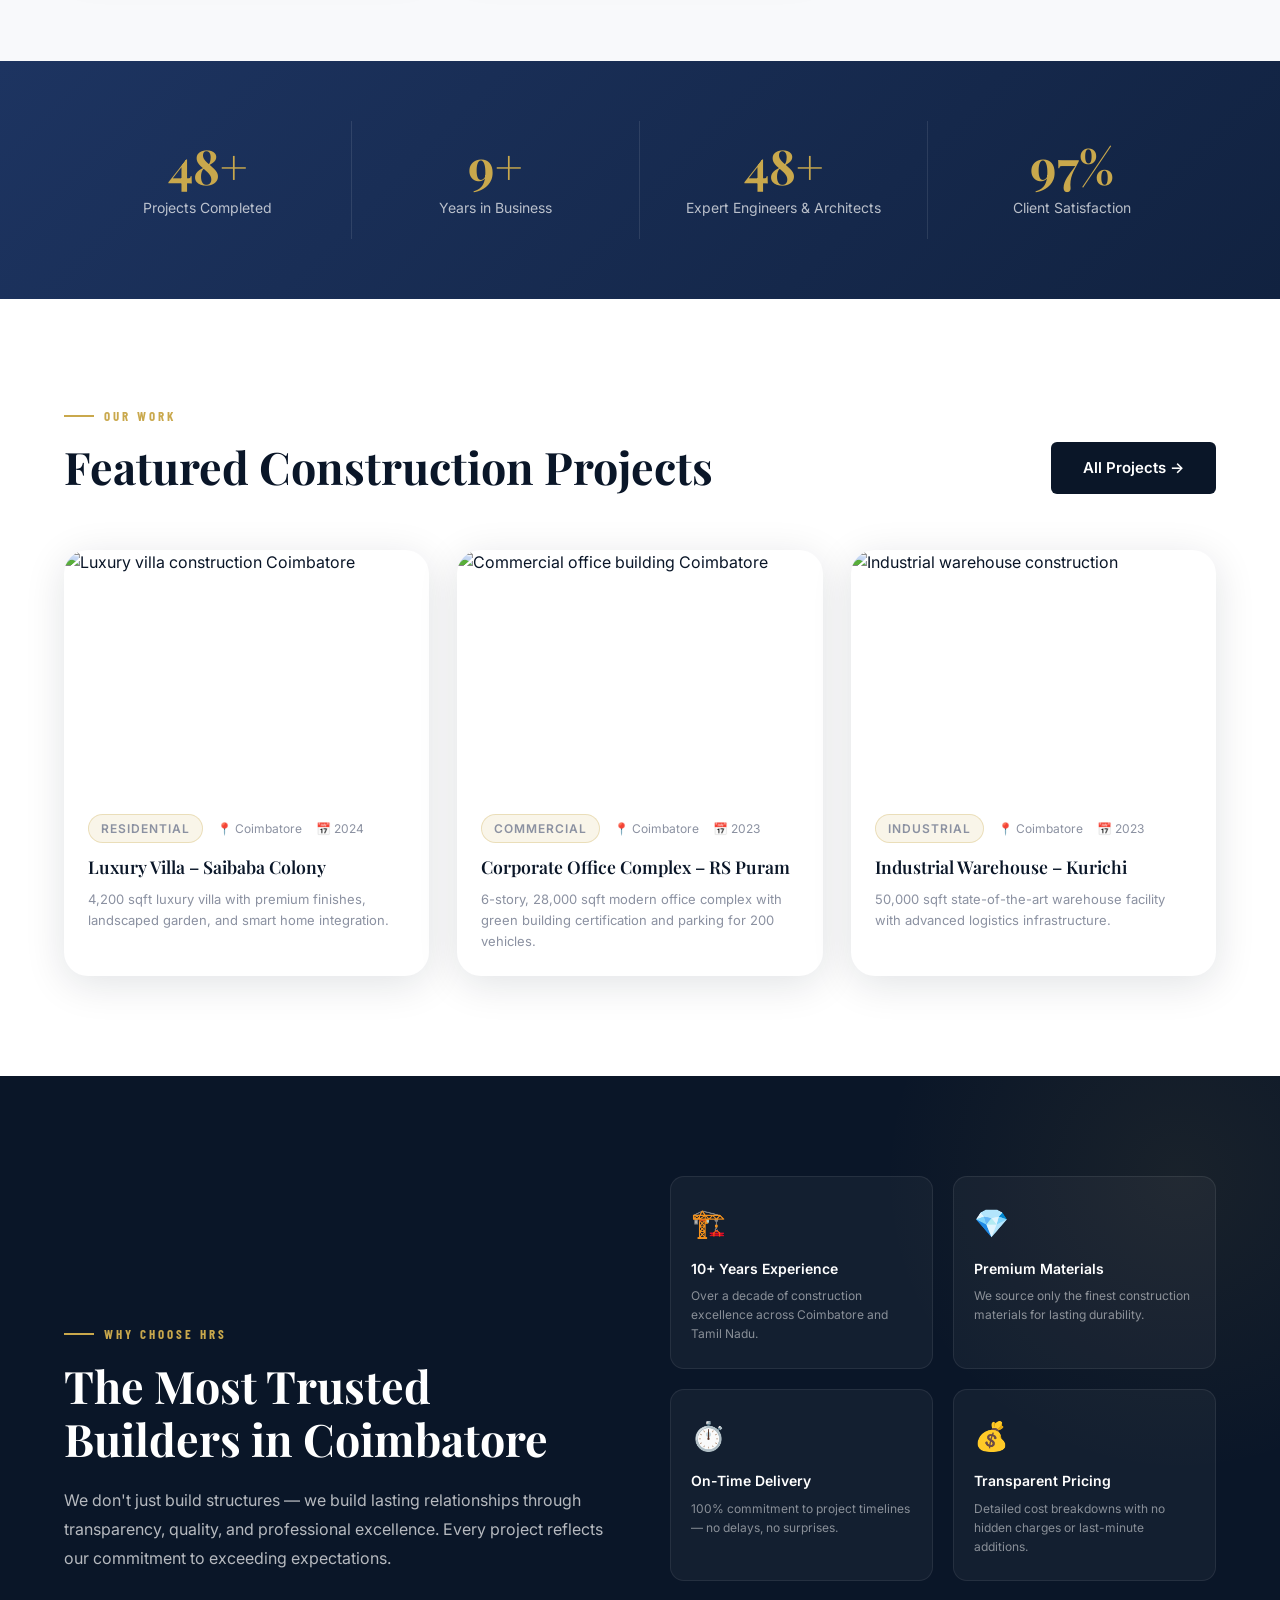
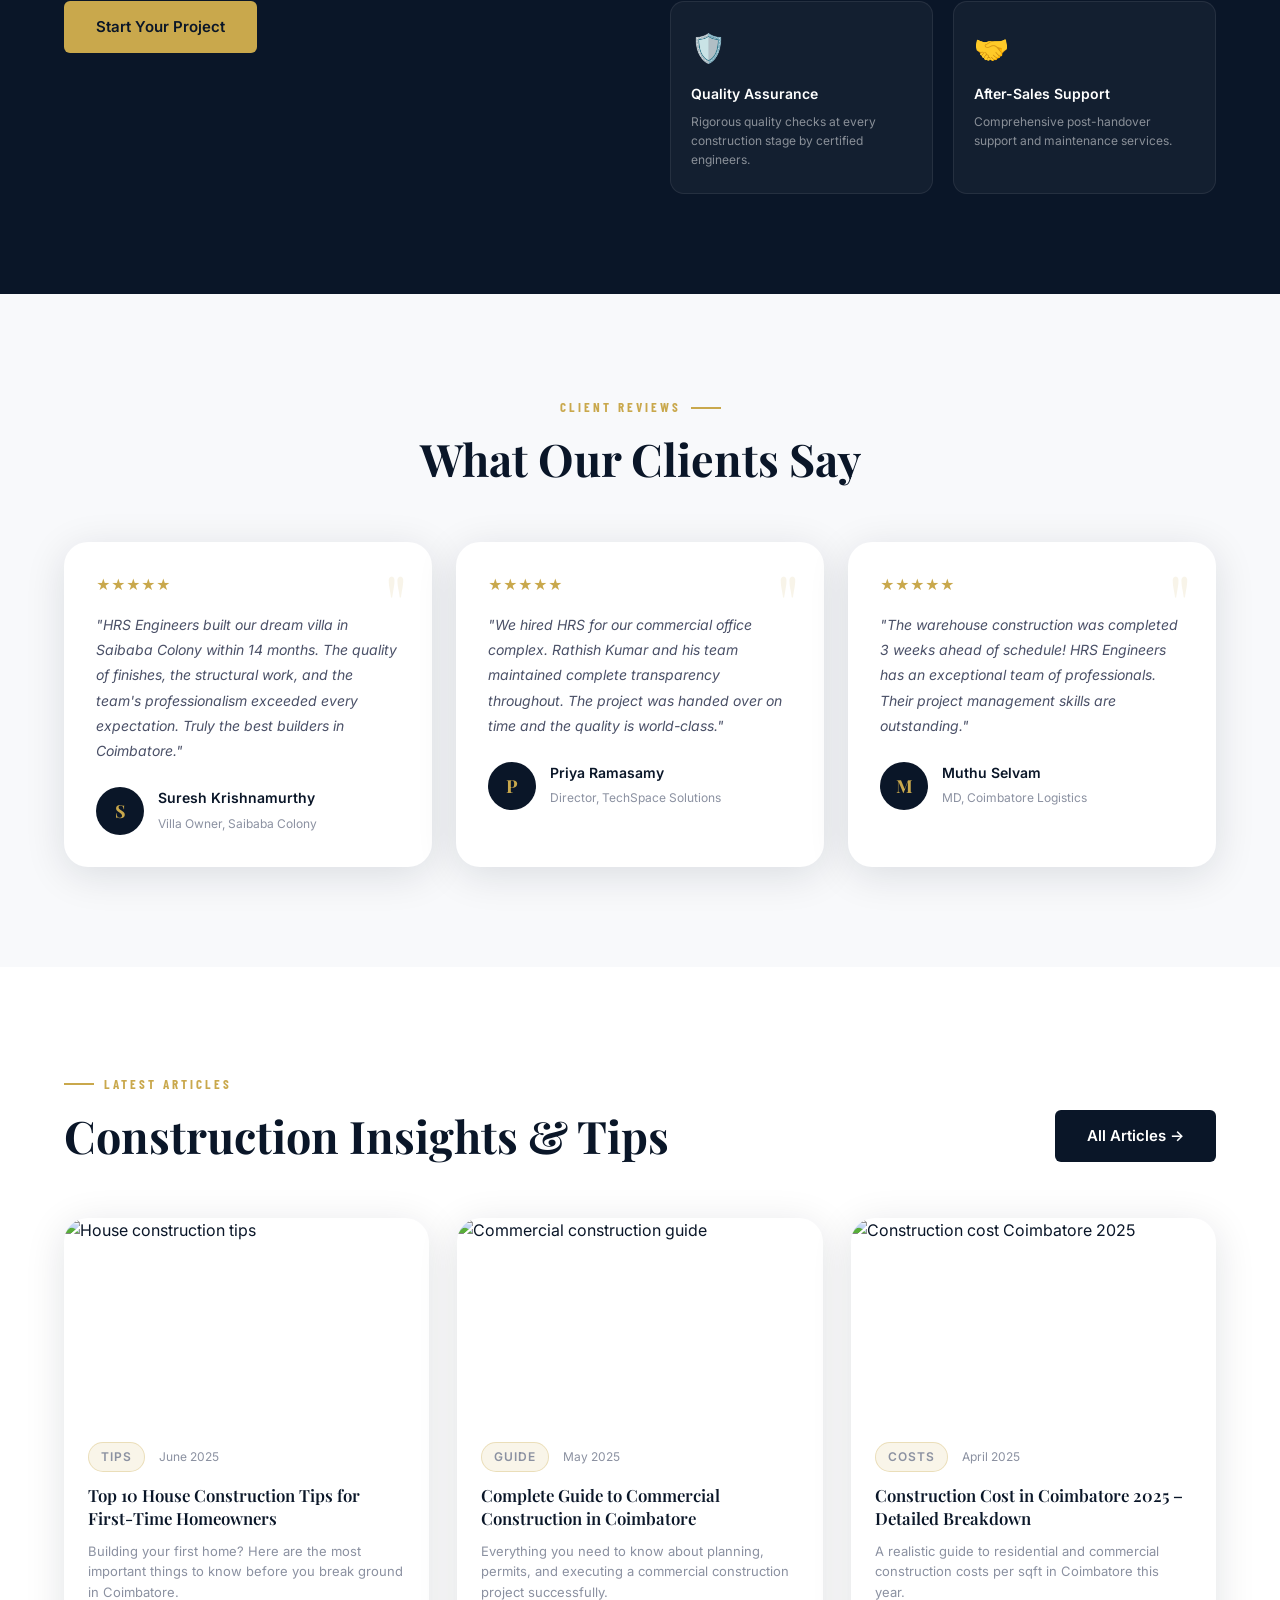
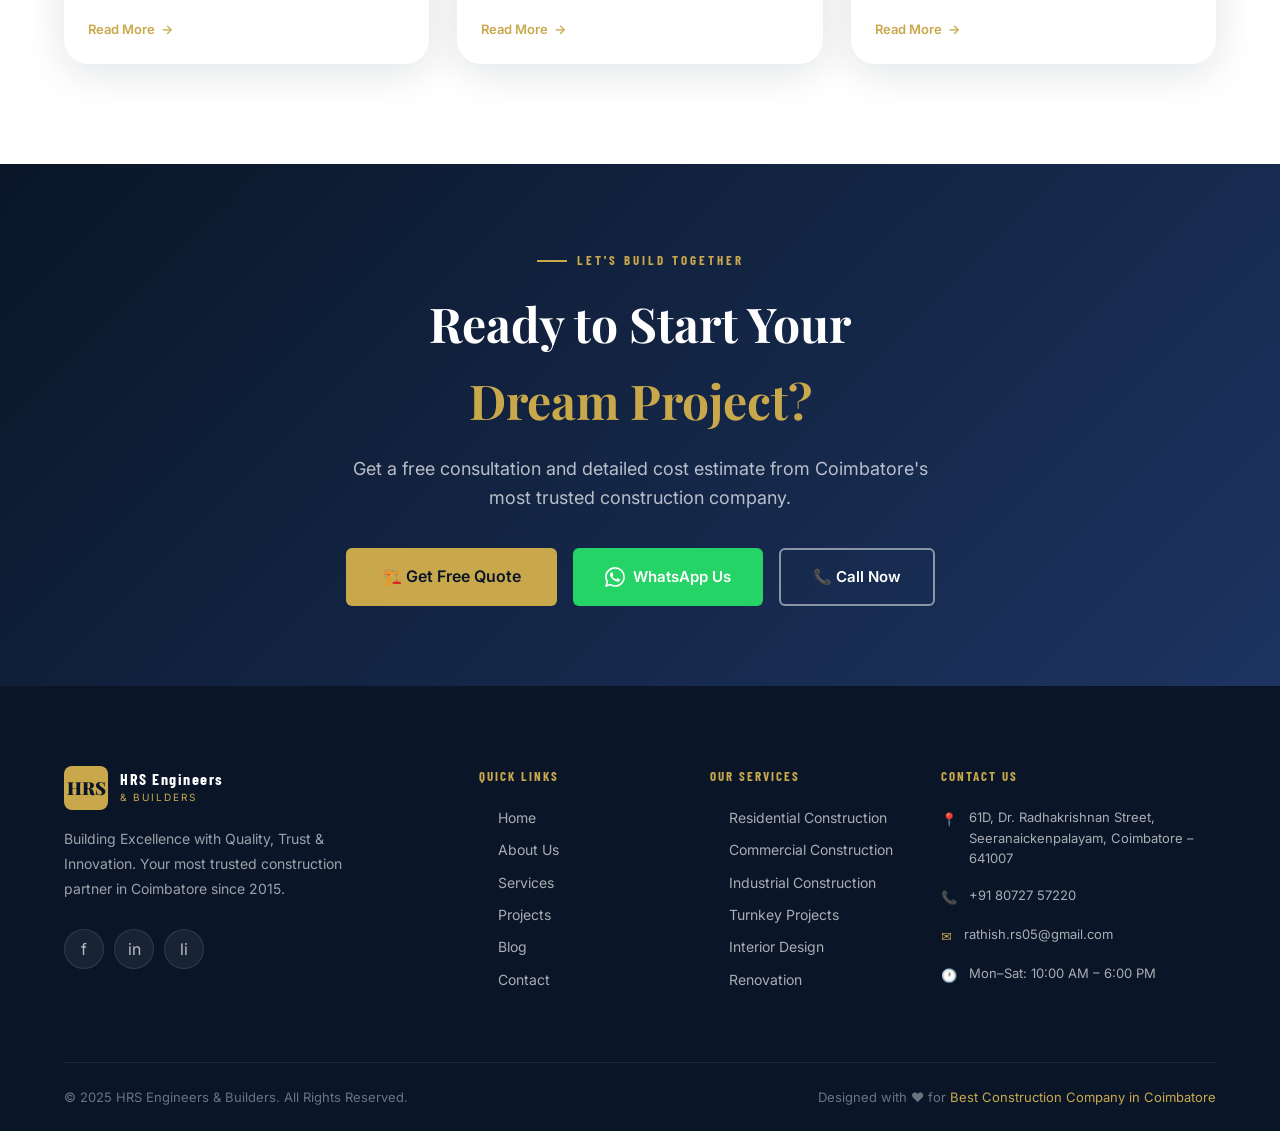
==== commit 96c22a73: "Update index.html" ====
--- a/index.html
+++ b/index.html
@@ -55,7 +55,7 @@
   gtag('js', new Date());
 </script>
   </script>
-  <meta name="google-site-verification" content="ytdRMWDXYyblsCIJ5jQhr84x8xvyH-_T3-a4AZk-Jpg" />
+ <meta name="google-site-verification" content="MpAnT5CGzZZTLpCElYLZ-HqjFKRaE7j18ZevLzkTwLY" />
 </head>
 <body>
 
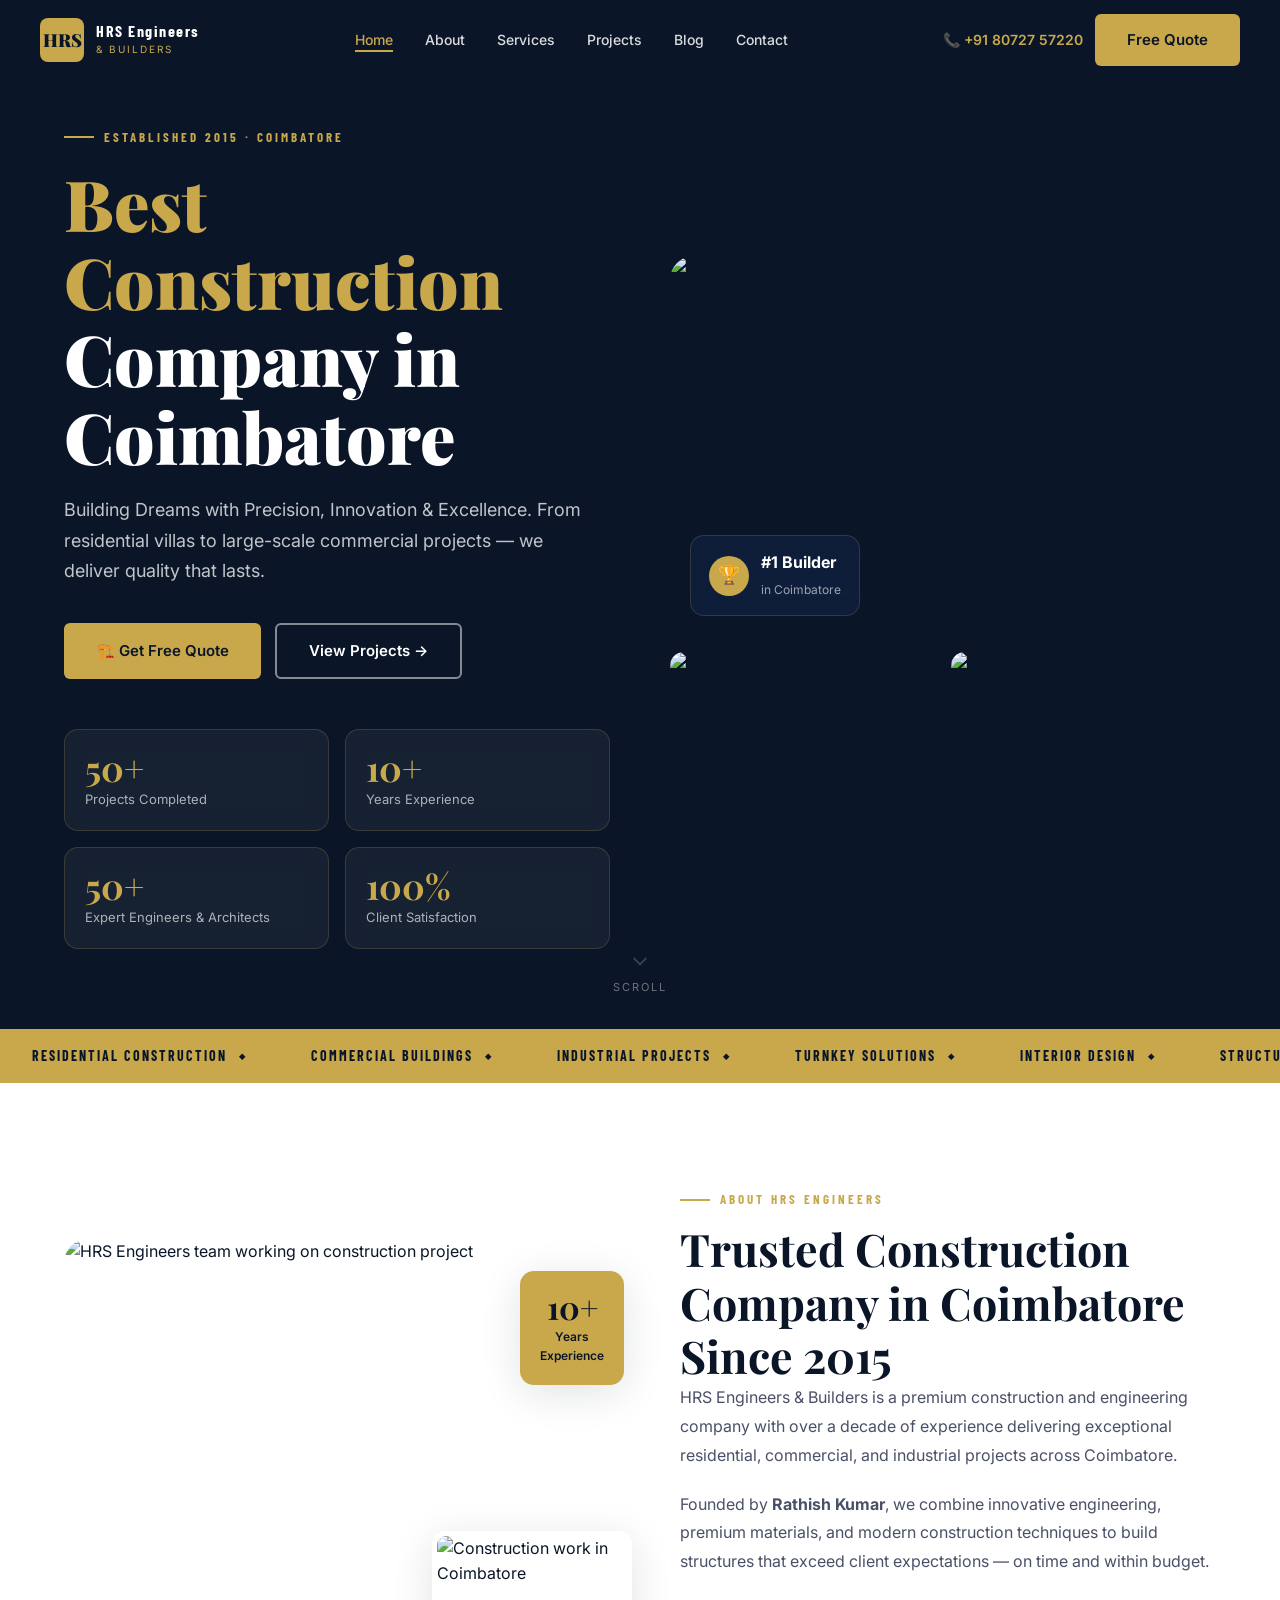
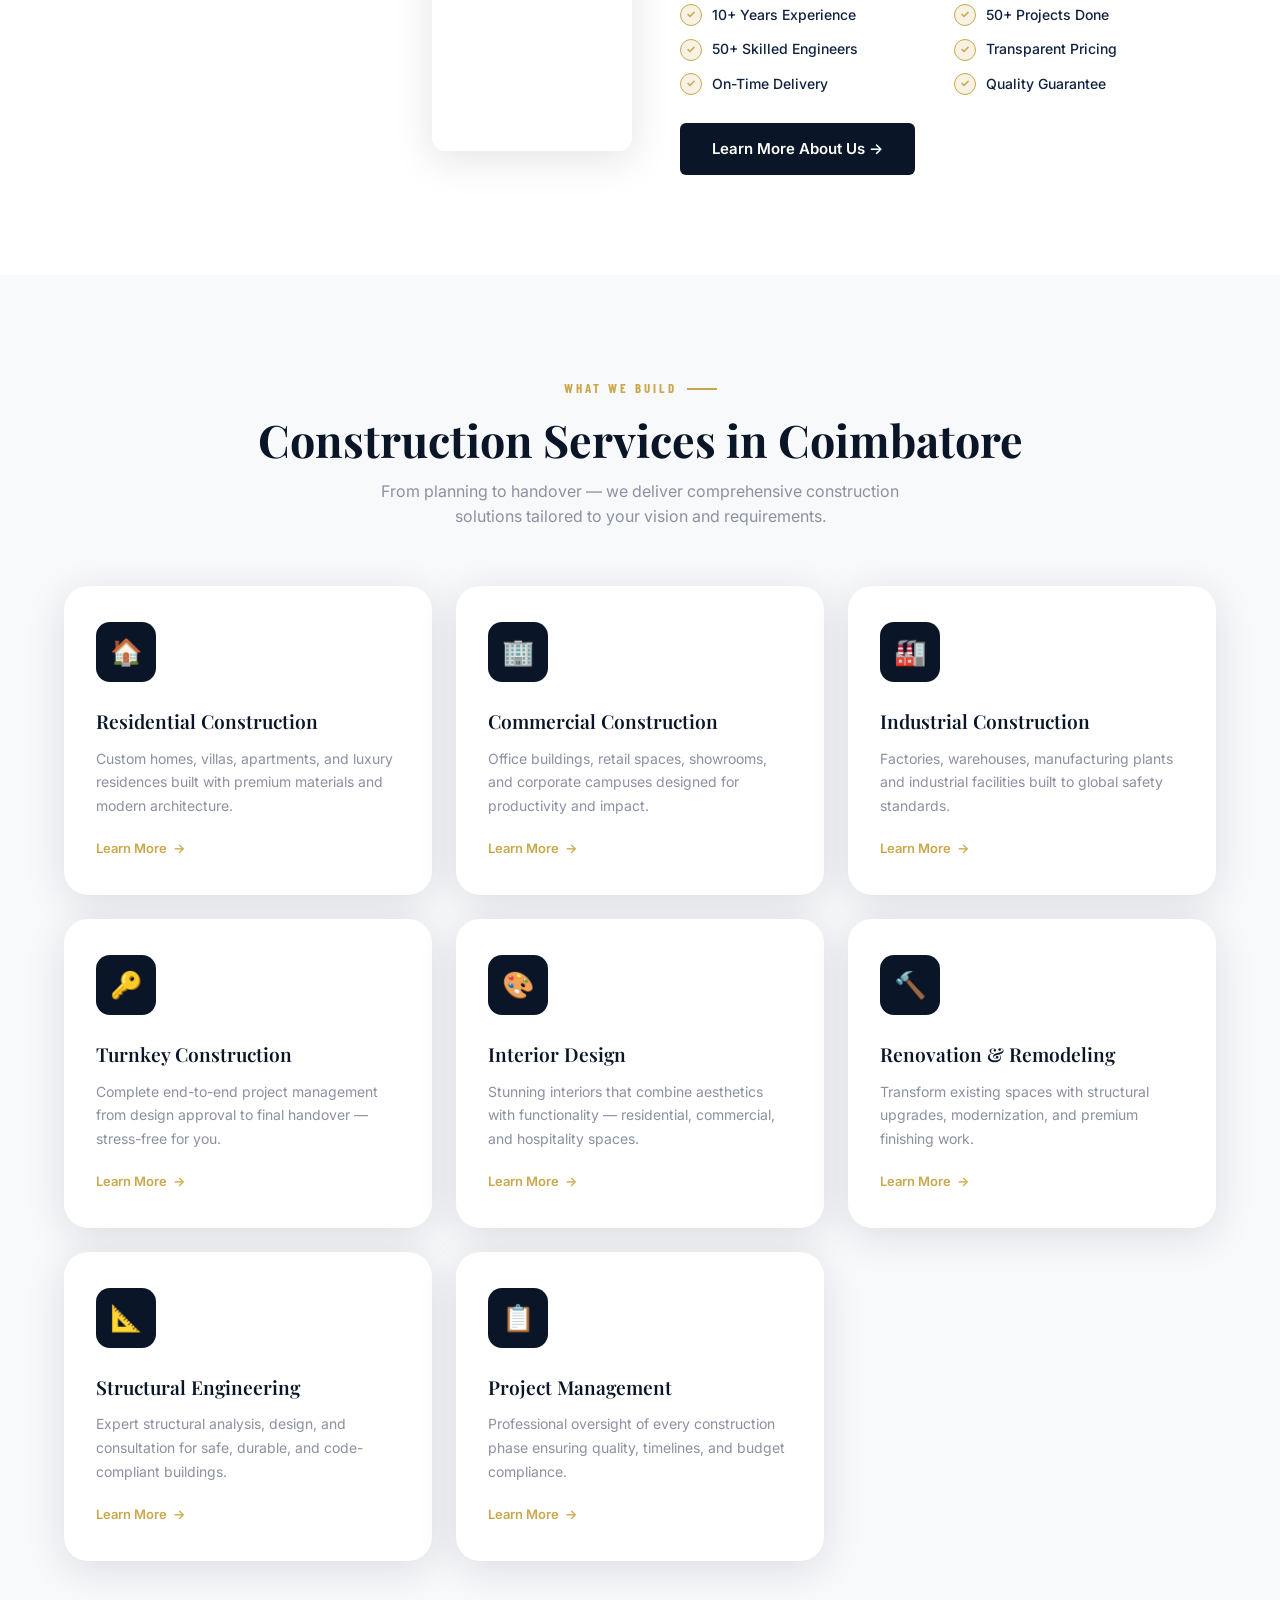
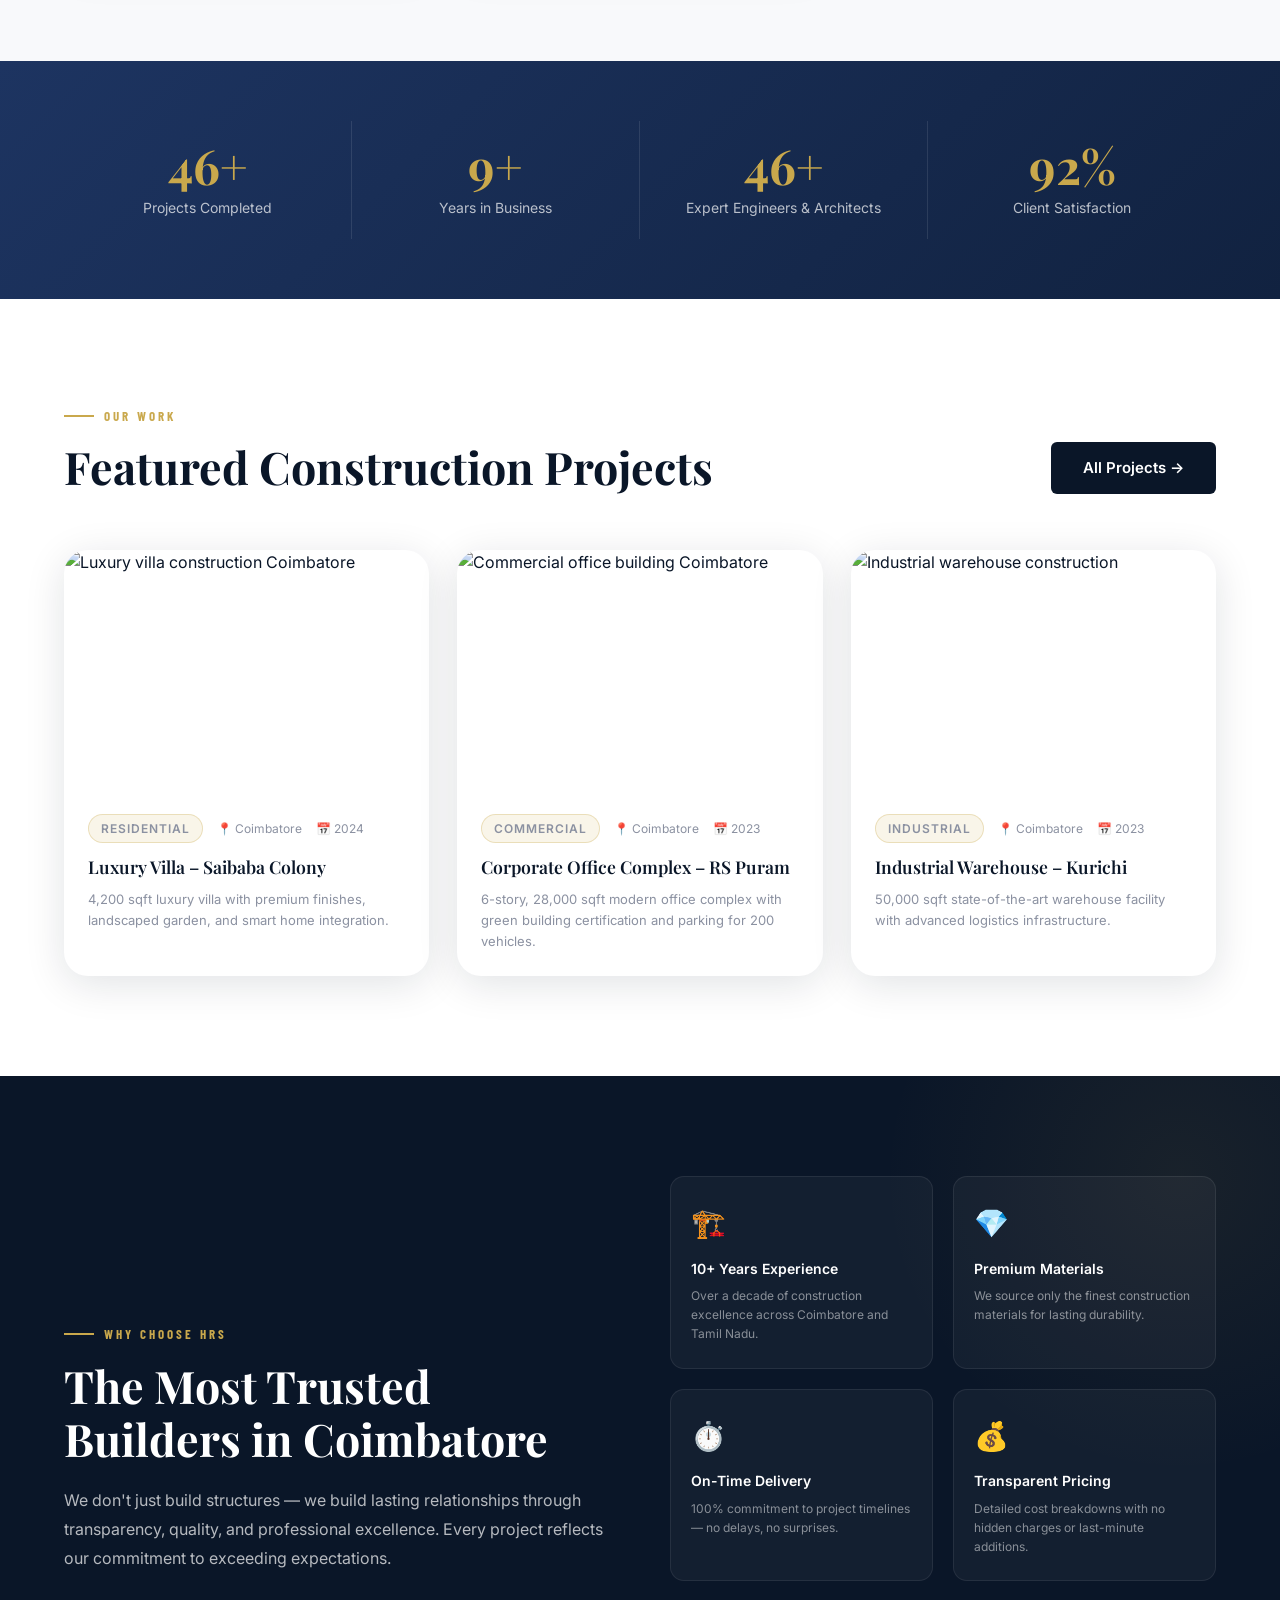
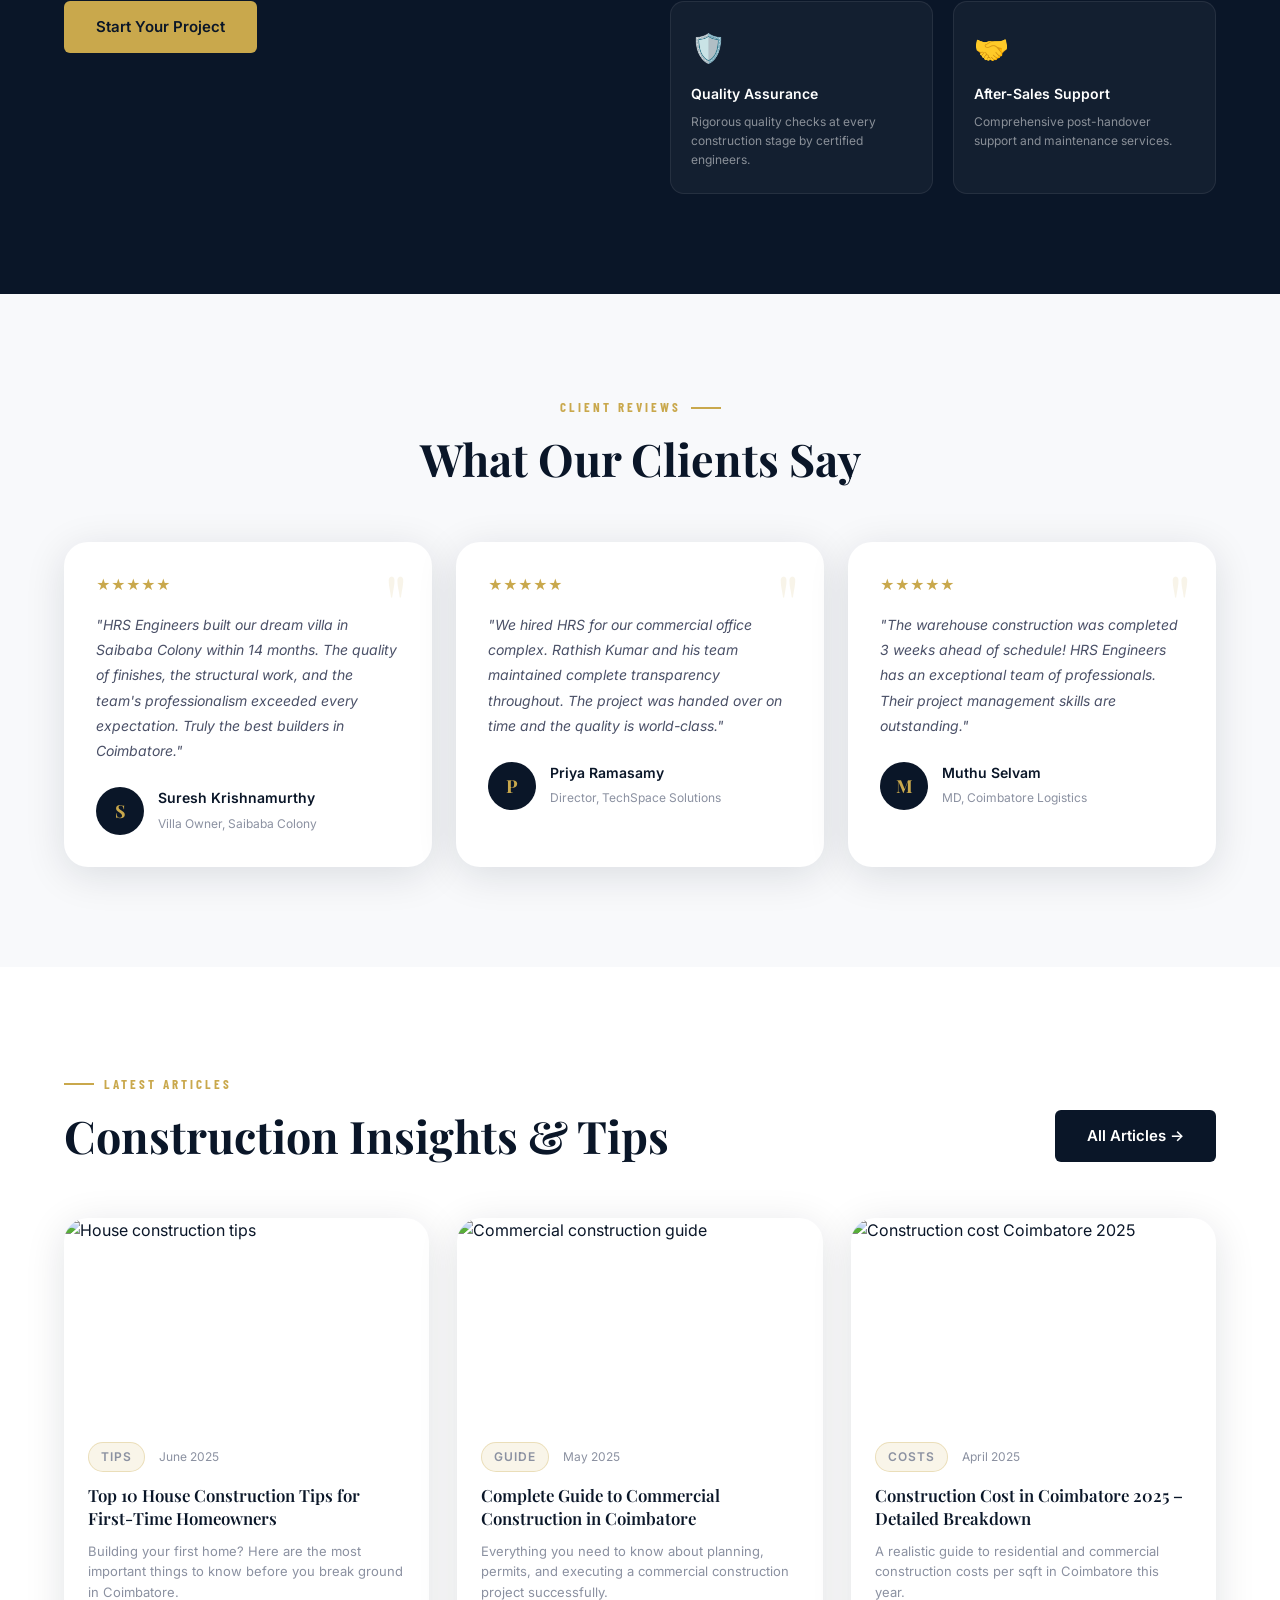
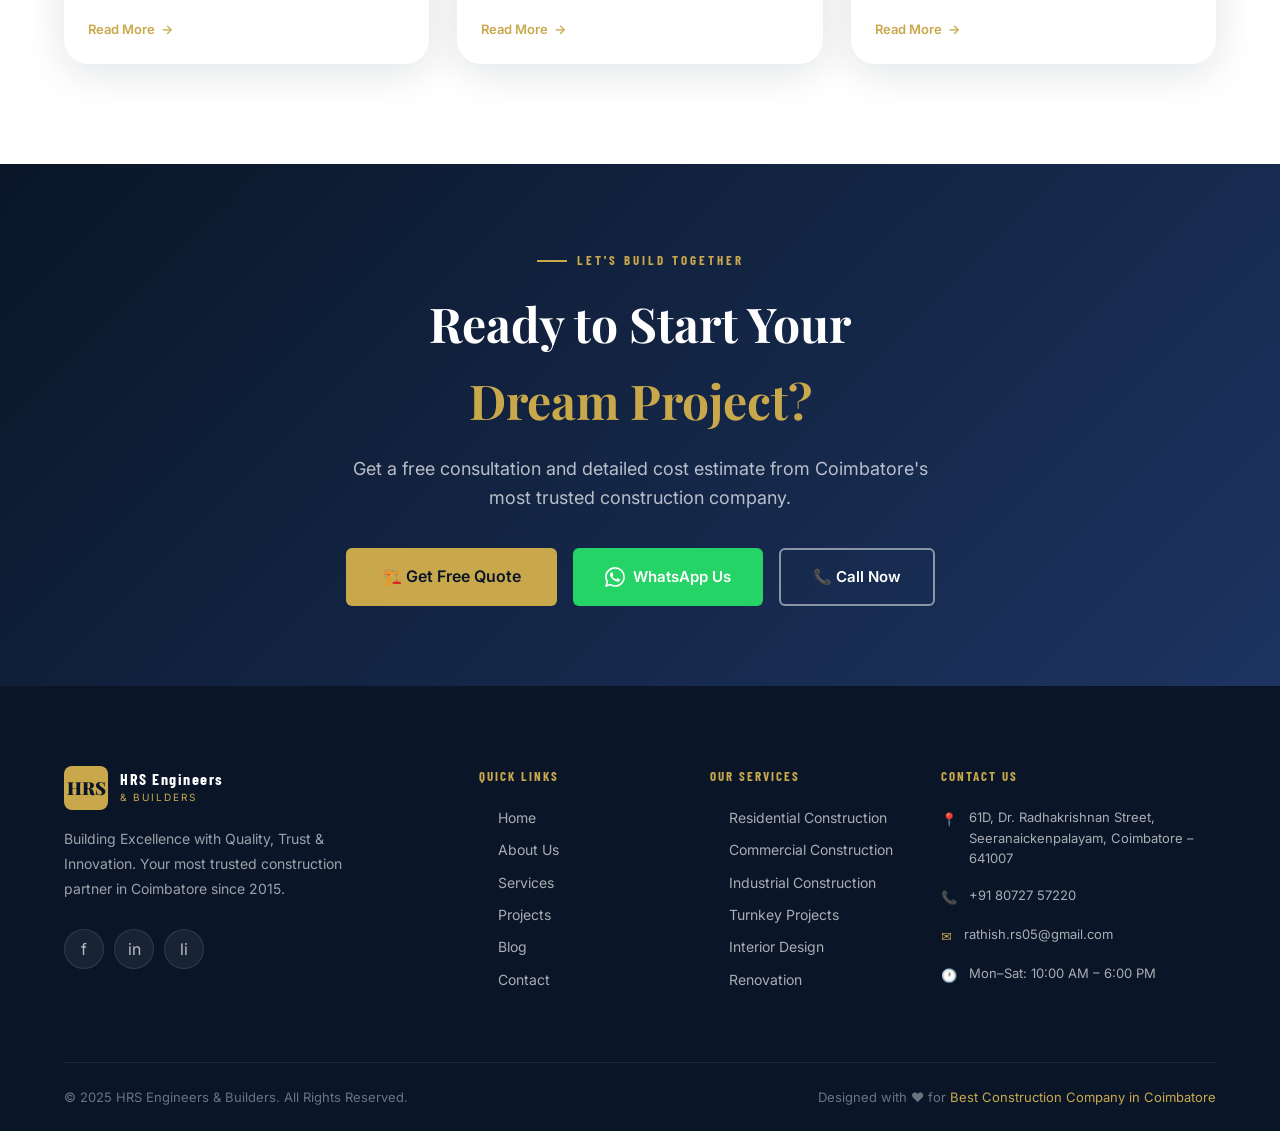
==== commit 163e48bd: "Update index.html" ====
--- a/index.html
+++ b/index.html
@@ -47,8 +47,8 @@
   window.dataLayer = window.dataLayer || [];
   function gtag(){dataLayer.push(arguments);}
   gtag('js', new Date());
-</script>
-  <script async src="https://www.googletagmanager.com/gtm.js?id=GTM-TP4SGRZL"></script>
+
+  <script async src="https://www.googletagmanager.com/gtm.js?id=GTM-TZWD5CXR"></script>
 <script>
   window.dataLayer = window.dataLayer || [];
   function gtag(){dataLayer.push(arguments);}
